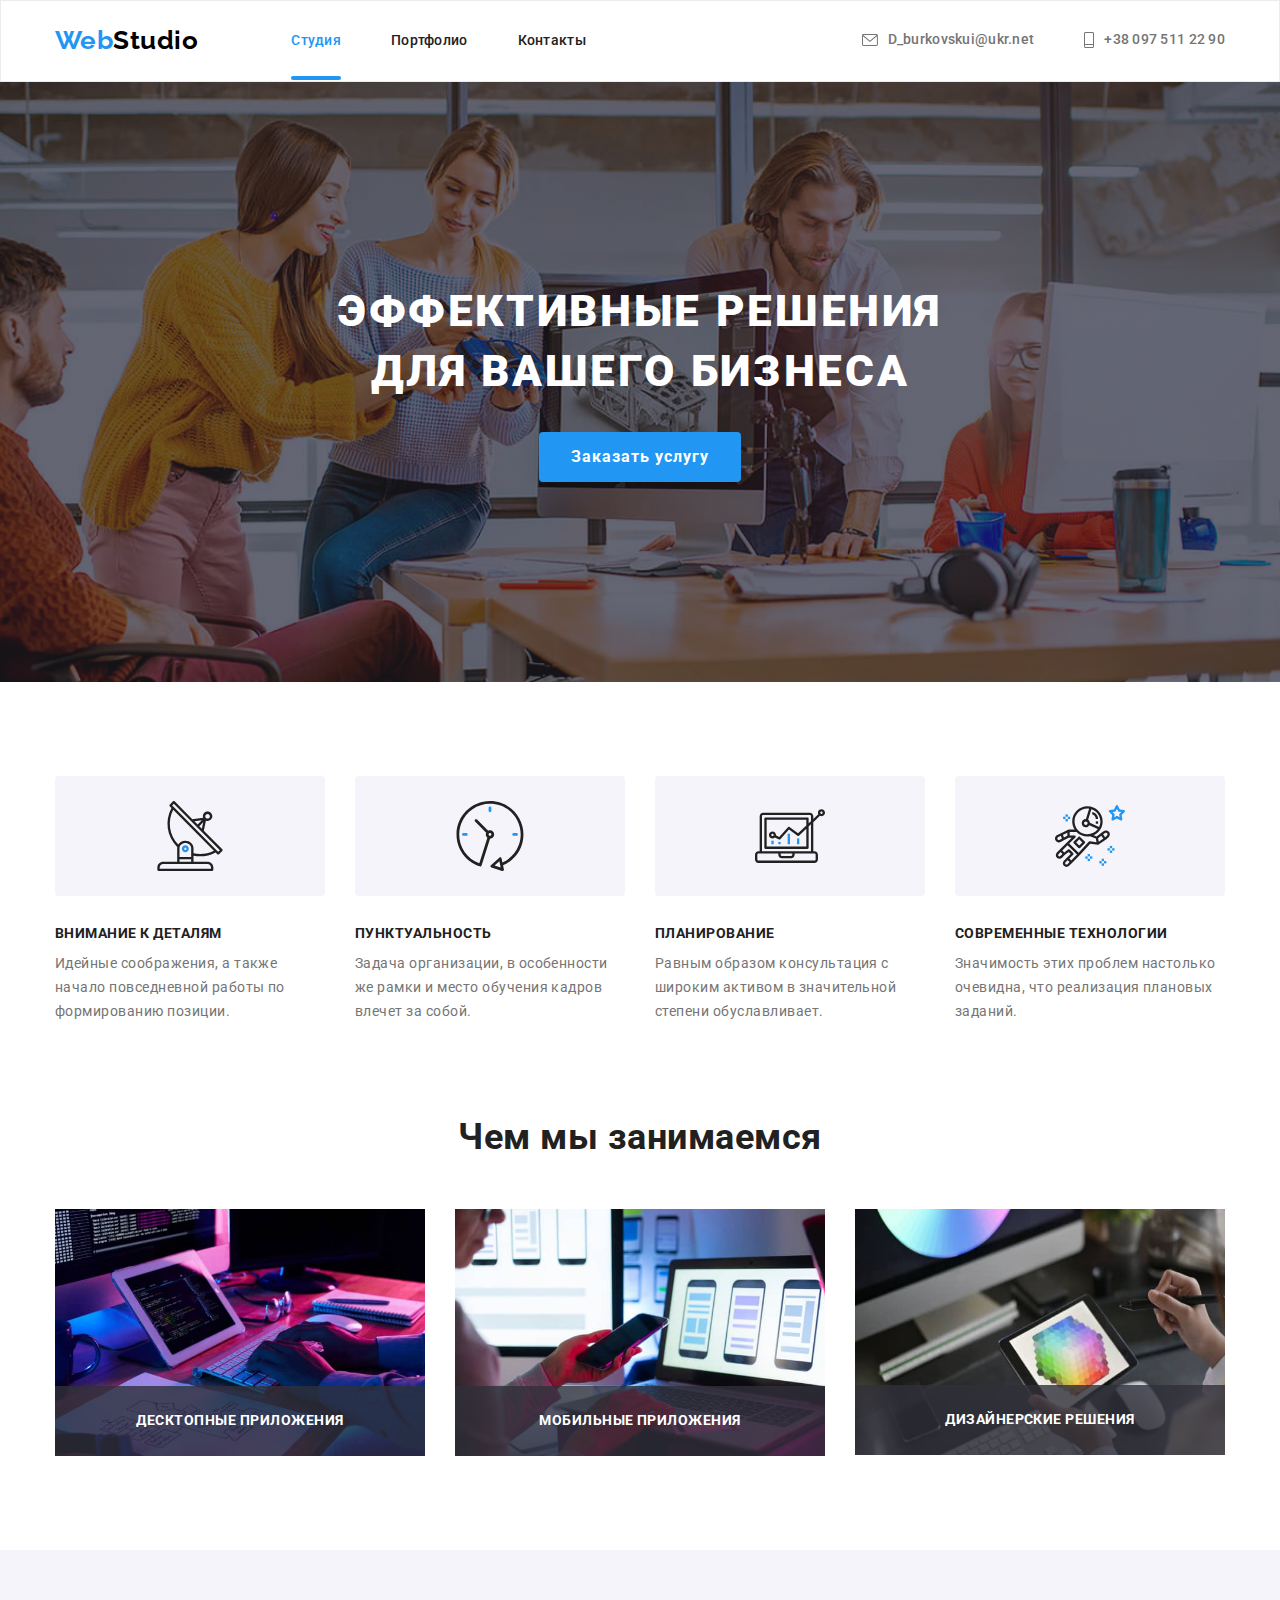
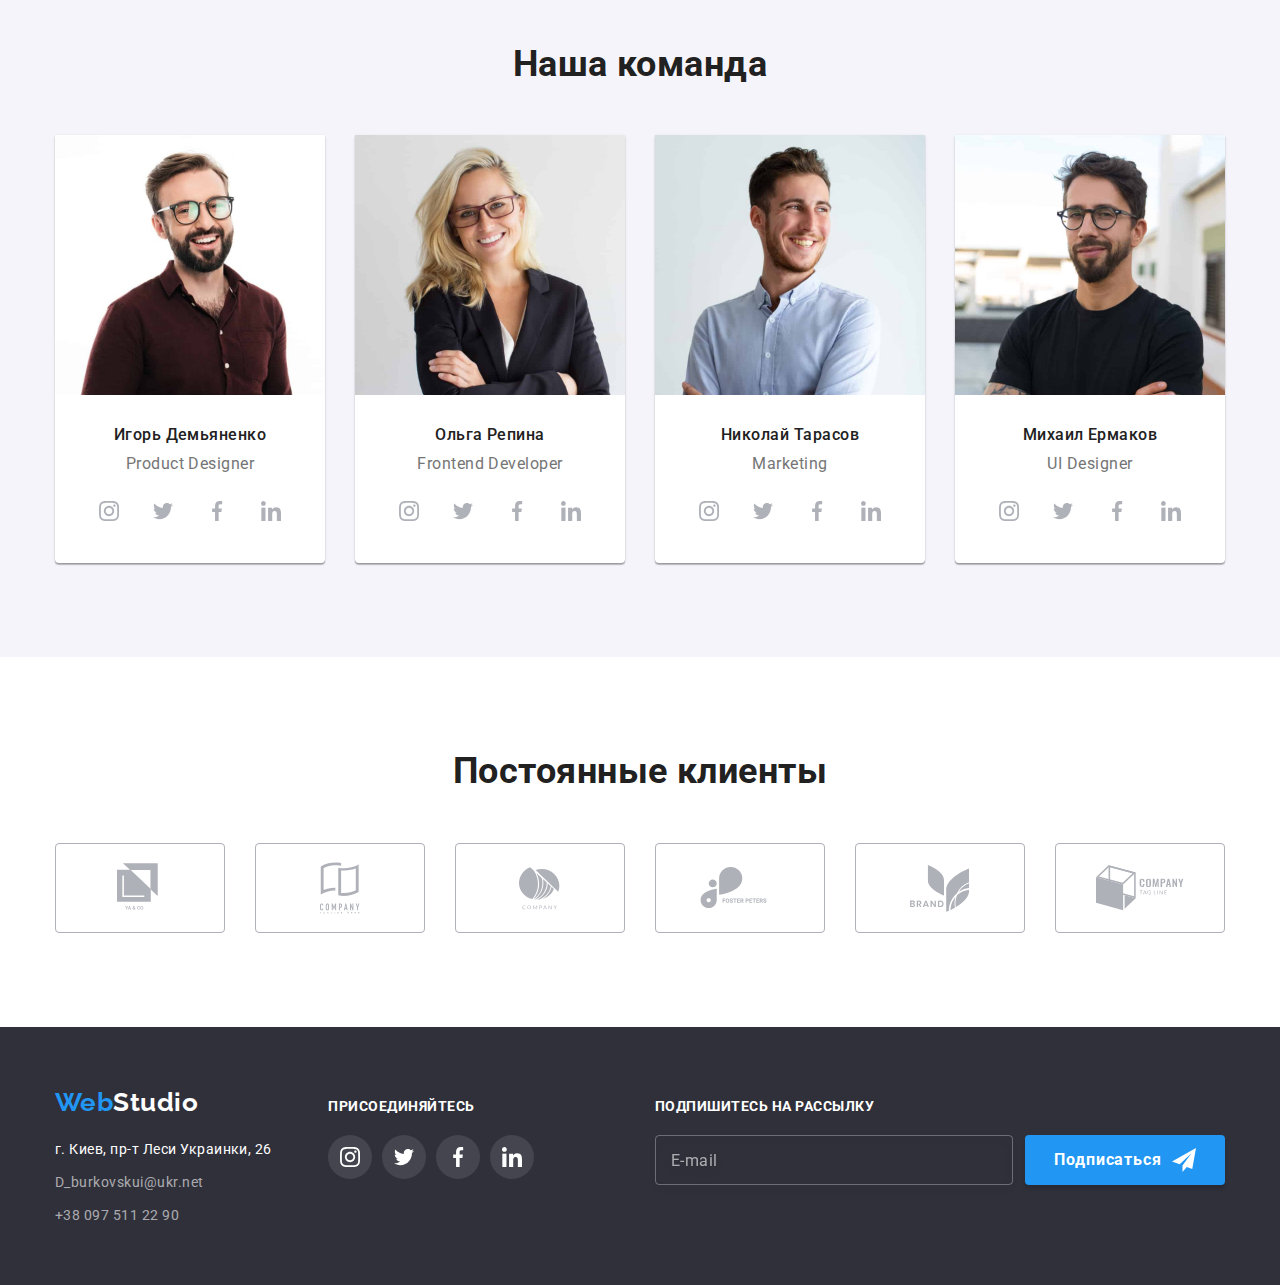
==== index.html @ 9771c212 "Добавил стартовые файлы проекта" ====
<!DOCTYPE html>
<html lang="ru">

   <head>
   <meta charset="UTF-8">
   <meta http-equiv="X-UA-Compatible" content="IE=edge">
   <meta name="viewport" content="width=device-width, initial-scale=1.0">
   <title>Web studio</title>
   <link rel="preconnect" href="https://fonts.gstatic.com">
   <link
   href="https://fonts.googleapis.com/css2?family=Raleway:wght@700&family=Roboto:wght@400;500;700;900&display=swap"
   rel="stylesheet">
   <link rel="stylesheet" href="./css/main.min.css">

   </head>

   <body>

      <!-- Header -->

      <header class="page-header">
         <div class="container page-header__container">

            <nav class="navigation">

               <a href="./index.html" class="logo page-header__logo">Web<span class="logo--black-color">Studio</span></a>

               <ul class="navigation__list">
                  <li class="navigation__item">
                     <a href="./index.html" class="navigation__link navigation__link--current">Студия</a>
                  </li>
                  <li class="navigation__item">
                     <a href="./portfolio.html" class="navigation__link">Портфолио</a>
                  </li>
                  <li class="navigation__item">
                     <a href="" class="navigation__link">Контакты</a>
                  </li>
               </ul>
            </nav>

            <ul class="contacts">
               <li class="contacts__item">
                  <a href="mailto:D_burkovskui@ukr.net" class="contacts__link">
                     <svg class="contacts__icon--mail">
                        <use href="./images/svg-icons/sprite.svg#icon-message"></use>
                     </svg> D_burkovskui@ukr.net
                  </a>
               </li>
               <li class="contacts__item">
                  <a href="tel:+380975112290" class="contacts__link">
                     <svg class="contacts__icon--phone">
                        <use href="./images/svg-icons/sprite.svg#icon-phone"></use>
                     </svg>+38 097 511 22 90
                  </a>
               </li>
            </ul>
         </div>
      </header>

      <!-- Hero section page 1-->

      <main>
         <section class="hero">
            <div class="hero__content">
               <h1 class="hero__title">эффективные решения для вашего бизнеса</h1>
               <button type="button" class="button button__hero" data-modal-open>Заказать услугу</button>
            </div>
         </section>

         <!-- Advantages-section -->

         <section class="advantages section">
            <div class="container">
               <h2 class="section-title visually-hidden">Студия</h2>
               <ul class="list grid">
                  <li class="advantages__item grid-item advantages__grid-item antenna-icon">
                     <h3 class="advantages__title">внимание к деталям</h3>
                     <p class="advantages__text">Идейные соображения, а также начало повседневной работы по
                     формированию позиции.</p>
                  </li>
                  <li class="advantages__item grid-item advantages__grid-item clock-icon">
                     <h3 class="advantages__title">пунктуальность</h3>
                     <p class="advantages__text">Задача организации, в особенности же рамки и место обучения
                     кадров влечет за собой.</p>
                  </li>
                  <li class="advantages__item grid-item advantages__grid-item diagram-icon">
                     <h3 class="advantages__title">планирование</h3>
                     <p class="advantages__text">Равным образом консультация с широким активом в значительной
                     степени обуславливает.</p>
                  </li>
                     <li class="advantages__item grid-item advantages__grid-item astronaut-icon">
                     <h3 class="advantages__title">современные технологии</h3>
                     <p class="advantages__text">Значимость этих проблем настолько очевидна, что реализация
                     плановых заданий.</p>
                  </li>
               </ul>
            </div>
         </section>

         <!-- Potfоlio section-->

         <section class="portfolio section">

            <div class="container">
               <h2 class="section-title portfolio__title">Чем мы занимаемся</h2>
               <ul class="list grid">
                  <li class="grid-item">
                     <div class="thumb">
                        <img src="./images/img(1).jpg" alt="Написание кода" width="370">
                        <div class="portfolio__description">
                           <p class="subtitle">десктопные приложения</p>
                        </div>
                     </div>
                  </li>
                  <li class="grid-item">
                     <div class="thumb">
                        <img src="./images/img(2).jpg" alt="Оптимизация данных" width="370">
                        <div class="portfolio__description">
                           <p class="subtitle">мобильные приложения</p>
                        </div>
                     </div>
                  </li>
                  <li class="grid-item">
                     <div class="thumb">
                        <img src="./images/img(3).jpg" alt="Палитра цветов" width="370" height="246">
                        <div class="portfolio__description">
                           <p class="subtitle">дизайнерские решения</p>
                        </div>
                     </div>
                  </li>
               </ul>
            </div>
         </section>

         <!-- Our team section -->

         <section class="our-team section">
            <div class="container">
               <h2 class="section-title our-team__title">Наша команда</h2>

               <ul class="list grid">
                  <li class="our-team__item grid-item our-team__grid-item">
                     <div class="team-member">
                        <img src="./images/img(4).jpg" alt="Игорь Демьяненко" width="270" />
                        <div class="team-member__meta">
                           <h4 class="team-member__name">Игорь Демьяненко</h4>
                           <h5 class="team-member__profession">Product Designer</h5>
                        
                           <ul class="socials our-team__socials">
                              <li class="socials__item">
                                 <a href="" class="socials__link" aria-label="Instagarm" target="_blank" rel="noopener noreferrer">
                                    <svg class="socials__icon">
                                       <use href="./images/svg-icons/sprite.svg#icon-instagram"></use>
                                    </svg>
                                 </a>
                              </li>
                              <li class="socials__item">
                                 <a href="" class="socials__link" aria-label="Twitter" target="_blank" rel="noopener noreferrer">
                                    <svg class="socials__icon">
                                       <use href="./images/svg-icons/sprite.svg#icon-twitter"></use>
                                    </svg>
                                 </a>
                              </li>
                              <li class="socials__item">
                                 <a href="" class="socials__link" aria-label="Facebook" target="_blank" rel="noopener noreferrer">
                                    <svg class="socials__icon">
                                       <use href="./images/svg-icons/sprite.svg#icon-facebook"></use>
                                    </svg>
                                 </a>
                              </li>
                              <li class="socials__item">
                                 <a href="" class="socials__link" aria-label="LinkedIn" target="_blank" rel="noopener noreferrer">
                                    <svg class="socials__icon">
                                       <use href="./images/svg-icons/sprite.svg#icon-linkedin"></use>
                                    </svg>
                                 </a>
                              </li>
                           </ul>
                        </div>
                     </div>
                  </li>

                  <li class="our-team__item grid-item our-team__grid-item">
                     <div class="team-member">
                        <img src="./images/img(5).jpg" alt="Ольга Репина" width="270" />
                        <div class="team-member__meta">
                           <h4 class="team-member__name">Ольга Репина</h4>
                           <h5 class="team-member__profession">Frontend Developer</h5>
                        
                           <ul class="socials our-team__socials">
                              <li class="socials__item">
                                 <a href="" class="socials__link" aria-label="Instagarm" target="_blank" rel="noopener noreferrer">
                                    <svg class="socials__icon">
                                       <use href="./images/svg-icons/sprite.svg#icon-instagram"></use>
                                    </svg>
                                 </a>
                              </li>
                              <li class="socials__item">
                                 <a href="" class="socials__link" aria-label="Twitter" target="_blank" rel="noopener noreferrer">
                                    <svg class="socials__icon">
                                       <use href="./images/svg-icons/sprite.svg#icon-twitter"></use>
                                    </svg>
                                 </a>
                              </li>
                              <li class="socials__item">
                                 <a href="" class="socials__link" aria-label="Facebook" target="_blank" rel="noopener noreferrer">
                                    <svg class="socials__icon">
                                       <use href="./images/svg-icons/sprite.svg#icon-facebook"></use>
                                    </svg>
                                 </a>
                              </li>
                              <li class="socials__item">
                                 <a href="" class="socials__link" aria-label="LinkedIn" target="_blank" rel="noopener noreferrer">
                                    <svg class="socials__icon">
                                       <use href="./images/svg-icons/sprite.svg#icon-linkedin"></use>
                                    </svg>
                                 </a>
                              </li>
                           </ul>
                        </div>
                     </div>
                  </li>

                  <li class="our-team__item grid-item our-team__grid-item">
                     <div class="team-member">
                        <img src="./images/img(6).jpg" alt="Николай Тарасов" width="270" />
                        <div class="team-member__meta">
                           <h4 class="team-member__name">Николай Тарасов</h4>
                           <h5 class="team-member__profession">Marketing</h5>
                        
                           <ul class="socials our-team__socials">
                              <li class="socials__item">
                                 <a href="" class="socials__link" aria-label="Instagarm" target="_blank" rel="noopener noreferrer">
                                    <svg class="socials__icon">
                                       <use href="./images/svg-icons/sprite.svg#icon-instagram"></use>
                                    </svg>
                                 </a>
                              </li>
                              <li class="socials__item">
                                 <a href="" class="socials__link" aria-label="Twitter" target="_blank" rel="noopener noreferrer">
                                    <svg class="socials__icon">
                                       <use href="./images/svg-icons/sprite.svg#icon-twitter"></use>
                                    </svg>
                                 </a>
                              </li>
                              <li class="socials__item">
                                 <a href="" class="socials__link" aria-label="Facebook" target="_blank" rel="noopener noreferrer">
                                    <svg class="socials__icon">
                                       <use href="./images/svg-icons/sprite.svg#icon-facebook"></use>
                                    </svg>
                                 </a>
                              </li>
                              <li class="socials__item">
                                 <a href="" class="socials__link" aria-label="LinkedIn" target="_blank" rel="noopener noreferrer">
                                    <svg class="socials__icon">
                                       <use href="./images/svg-icons/sprite.svg#icon-linkedin"></use>
                                    </svg>
                                 </a>
                              </li>
                           </ul>
                        </div>
                     </div>
                  </li>

                  <li class="our-team__item grid-item our-team__grid-item">
                     <div class="team-member">
                        <img src="./images/img(7).jpg" alt="Михаил Ермаков" width="270" />
                        <div class="team-member__meta">
                           <h4 class="team-member__name">Михаил Ермаков</h4>
                           <h5 class="team-member__profession">UI Designer</h5>
                        
                           <ul class="socials our-team__socials">
                              <li class="socials__item">
                                 <a href="" class="socials__link" aria-label="Instagarm" target="_blank" rel="noopener noreferrer">
                                    <svg class="socials__icon">
                                       <use href="./images/svg-icons/sprite.svg#icon-instagram"></use>
                                    </svg>
                                 </a>
                              </li>
                              <li class="socials__item">
                                 <a href="" class="socials__link" aria-label="Twitter" target="_blank" rel="noopener noreferrer">
                                    <svg class="socials__icon">
                                       <use href="./images/svg-icons/sprite.svg#icon-twitter"></use>
                                    </svg>
                                 </a>
                              </li>
                              <li class="socials__item">
                                 <a href="" class="socials__link" aria-label="Facebook" target="_blank" rel="noopener noreferrer">
                                    <svg class="socials__icon">
                                       <use href="./images/svg-icons/sprite.svg#icon-facebook"></use>
                                    </svg>
                                 </a>
                              </li>
                              <li class="socials__item">
                                 <a href="" class="socials__link" aria-label="LinkedIn" target="_blank" rel="noopener noreferrer">
                                    <svg class="socials__icon">
                                       <use href="./images/svg-icons/sprite.svg#icon-linkedin"></use>
                                    </svg>
                                 </a>
                              </li>
                           </ul>
                        </div>
                     </div>
                  </li>
               </ul>
            </div>
         </section>

         <section class="regular-customers section">
            <div class="container">

               <h2 class="section-title regular-customers__title">Постоянные клиенты</h2>

               <ul class="regular-customers__list grid">

                  <li class="grid-item regular-customers__grid-item ">
                     <a class="regular-customers__link" href="">
                        <svg>
                           <use href="./images/svg-icons/sprite.svg#icon-client-one"></use>
                        </svg>
                     </a>
                  </li>
                  <li class="grid-item regular-customers__grid-item ">
                     <a class="regular-customers__link" href="">
                        <svg>
                           <use href="./images/svg-icons/sprite.svg#icon-client-two"></use>
                        </svg>
                     </a>
                  </li>
                  <li class="grid-item regular-customers__grid-item ">
                     <a class="regular-customers__link" href="">
                        <svg>
                           <use href="./images/svg-icons/sprite.svg#icon-client-three"></use>
                        </svg>
                     </a>
                  </li>
                  <li class="grid-item regular-customers__grid-item ">
                     <a class="regular-customers__link" href="">
                        <svg>
                           <use href="./images/svg-icons/sprite.svg#icon-client-four"></use>
                        </svg>
                     </a>
                  </li>
                  <li class="grid-item regular-customers__grid-item ">
                     <a class="regular-customers__link" href="">
                        <svg>
                           <use href="./images/svg-icons/sprite.svg#icon-client-five"></use>
                        </svg>
                     </a>
                  </li>
                  <li class="grid-item regular-customers__grid-item ">
                     <a class="regular-customers__link" href="">
                        <svg>
                           <use href="./images/svg-icons/sprite.svg#icon-client-six"></use>
                        </svg>
                     </a>
                  </li>
               </ul>
            </div>
         </section>
      </main>

      <!-- Footer -->

      <footer class="page-footer">
         <div class="container page-footer__container">
            <div class="footer__address-part">

               <a href="./index.html" class="logo page-footer__logo">Web<span class="logo--inverse">Studio</span></a>

               <address class="address">
                  <ul class="address__list">
                     <li class="address__item">
                        <a href="https://goo.gl/maps/1382NL266sKPZNC96" class="address__link address__link--white-color" target="_blank"
                        rel="noopener noreferrer">г. Киев, пр-т Леси Украинки, 26
                        </a>
                     </li>
                     <li class="address__item">
                        <a href="mailto:D_burkovskui@ukr.net" class="address__link">D_burkovskui@ukr.net</a>
                     </li>
                     <li class="address__item">
                        <a href="tel:+380975112290" class="address__link">+38 097 511 22 90</a>
                     </li>
                  </ul>
               </address>
            </div>

            <div class="page-footer__socials-part">
               <p class="subtitle">присоединяйтесь</p>

               <ul class="socials page-footer__socials">
                  <li class="socials__item">
                     <a href="" class="socials__link socials__link--bgcgrey" aria-label="Instagarm" target="_blank" rel="noopener noreferrer">
                        <svg class="socials__icon socials__icon--notfillchange">
                           <use href="./images/svg-icons/sprite.svg#icon-instagram"></use>
                        </svg>
                     </a>
                  </li>
                  <li class="socials__item">
                     <a href="" class="socials__link socials__link--bgcgrey" aria-label="Twitter" target="_blank" rel="noopener noreferrer">
                        <svg class="socials__icon socials__icon--notfillchange">
                           <use href="./images/svg-icons/sprite.svg#icon-twitter"></use>
                        </svg>
                     </a>
                  </li>
                  <li class="socials__item">
                     <a href="" class="socials__link socials__link--bgcgrey" aria-label="Facebook" target="_blank" rel="noopener noreferrer">
                        <svg class="socials__icon socials__icon--notfillchange">
                           <use href="./images/svg-icons/sprite.svg#icon-facebook"></use>
                        </svg>
                     </a>
                  </li>
                  <li class="socials__item">
                     <a href="" class="socials__link socials__link--bgcgrey" aria-label="LinkedIn" target="_blank" rel="noopener noreferrer">
                        <svg class="socials__icon socials__icon--notfillchange">
                           <use href="./images/svg-icons/sprite.svg#icon-linkedin"></use>
                        </svg>
                     </a>
                  </li>
               </ul>
            </div>

            <div class="page-footer__form-part">
               <p class="subtitle">Подпишитесь на рассылку</p>

               <form class="subscribes-form">
                  <label>
                     <input class="subscribes-form__input" type="email" name="email" placeholder="E-mail" />
                  </label>
                  <button type="submit" class="subscribes-form__button button">Подписаться
                     <svg class="submit__icon submit__icon--append">
                        <use href="./images/svg-icons/sprite.svg#icon-send-message"></use>
                     </svg>
                  </button>
               </form>

            </div>
         </div>
      </footer>

      <!-- Modal window -->

      <div class="modal__backdrop is-hidden" data-modal>
         <div class="modal">
            <button class="modal__close-button" data-modal-close>
               <svg class="modal__icon_exit">
                  <use href="./images/svg-icons/sprite.svg#icon-modal-exit"></use>
               </svg>
            </button>

            <form class="order-service-form">

               <h3 class="order-service-form__title">Оставьте свои данные, мы вам перезвоним</h3>

               <label class="order-service-form__label" for="user_name">Имя</label>

               <div class="form-group">
                  <input class="order-service-form__input" type="text" name="user_name" id="user_name" placeholder=" "/> 
                  <svg class="modal__icon">
                     <use href="./images/svg-icons/sprite.svg#icon-contact-modal-form"></use>
                  </svg>
               </div>

               <label class="order-service-form__label" for="phone_number">Телефон</label>

               <div class="form-group">
                  <input class="order-service-form__input" type="tel" name="user_phone" id="phone_number" placeholder=" "/>   
                  <svg class="modal__icon">
                     <use href="./images/svg-icons/sprite.svg#icon-tel-modal-form"></use>
                  </svg>
               </div>

               <label class="order-service-form__label" for="user_email-modal">Почта</label>

               <div class="form-group">
                  <input class="order-service-form__input" type="email" name="user_email-modal" id="user_email-modal" placeholder=" "/>

                  <svg class="modal__icon">
                     <use href="./images/svg-icons/sprite.svg#icon-message-modal-form"></use>
                  </svg>
               </div>

               <label class="order-service-form__label" for="user_feedback">Комментарий</label>
               <textarea class="order-service-form__feedback" name="user_feedback" id="user_feedback" rows="6" placeholder="Введите текст"></textarea>

               <label class="check">
                  <input class="check__input" type="checkbox" name="checkbox"/>
                  <span class="check__box"></span>
                  Соглашаюсь с рассылкой и принимаю<a href="" class="modal__link--checkbox">Условия договора</a>
               </label>

               <button class="submit-button button" type="submit">Отправить</button>
            </form> 
         </div>
      </div>

      <script src="./js/modal.js"></script>
   </body>

</html>
---- css/main.min.css ----
html{box-sizing:border-box}*,*::before,*::after{box-sizing:inherit}html{line-height:1.15}body{margin:0}h1{font-size:2em;margin:0.67em 0}hr{box-sizing:content-box;height:0}pre{font-family:monospace, monospace;font-size:1em}a{-webkit-text-decoration-skip:objects}abbr[title]{text-decoration:underline dotted}b,strong{font-weight:bolder}code,kbd,samp{font-family:monospace, monospace;font-size:1em}small{font-size:80%}sub,sup{font-size:75%;line-height:0;position:relative;vertical-align:baseline}sub{bottom:-0.25em}sup{top:-0.5em}button,input,optgroup,select,textarea{font-family:inherit;font-size:100%;line-height:1.15;margin:0}button,select{text-transform:none}button,[type='reset'],[type='submit']{-webkit-appearance:button}button::-moz-focus-inner,[type='button']::-moz-focus-inner,[type='reset']::-moz-focus-inner,[type='submit']::-moz-focus-inner{border-style:none;padding:0}button:-moz-focusring,[type='button']:-moz-focusring,[type='reset']:-moz-focusring,[type='submit']:-moz-focusring{outline:1px dotted ButtonText}fieldset{padding:0.35em 0.75em 0.625em}legend{padding:0}progress{vertical-align:baseline}[type='number']::-webkit-inner-spin-button,[type='number']::-webkit-outer-spin-button{height:auto}[type='search']{-webkit-appearance:textfield;outline-offset:-2px}[type='search']::-webkit-search-cancel-button,[type='search']::-webkit-search-decoration{-webkit-appearance:none}::-webkit-file-upload-button{-webkit-appearance:button;font:inherit}details{display:block}summary{display:list-item}:root{--main-text-color: #212121;--auxiliary-text-color: #757575;--accent-text-color: #2196f3;--main-bg-color: #ffffff;--auxiliary-bg-color: #f5f4fa;--main-bg-section-color: #2f303a;--main-icon-color: #afb1b8;--logo-font: "Raleway", sans-serif;--main-text-font: "Roboto", sans-serif;--grid-item: 3;--animation: 250ms cubic-bezier(0.4, 0, 0.2, 1)}.container{width:1200px;padding-left:15px;padding-right:15px;margin-left:auto;margin-right:auto}html{box-sizing:border-box}*,*::after,*::before{box-sizing:inherit}body{background-color:var(--main-bg-color);font-family:var(--main-text-font);color:var(--main-text-color);letter-spacing:0.03em}img{display:block;max-width:100%}.list{list-style:none;padding-left:0;margin-bottom:0}.visually-hidden{position:absolute !important;clip:rect(1px 1px 1px 1px);clip:rect(1px, 1px, 1px, 1px);padding:0 !important;border:0 !important;height:1px !important;width:1px !important;overflow:hidden}.logo{font-family:var(--logo-font);font-weight:700;font-size:26px;line-height:1.19;color:var(--accent-text-color);text-decoration:none}.button{font-size:16px;text-align:center;cursor:pointer;border:0;border-radius:4px;transition:color var(--animation),background-color var(--animation),box-shadow var(--animation)}.section-title{font-weight:700;font-size:36px;line-height:1.16;text-align:center;margin:0}.subtitle{font-weight:700;font-size:14px;line-height:1.14;text-transform:uppercase;color:var(--main-bg-color);margin:0}.socials{display:flex;list-style:none;padding-left:0;margin:0}.socials__item:not(:last-child){margin-right:10px}.socials__icon{width:20px;height:20px;fill:var(--main-icon-color)}.socials__link{display:flex;justify-content:center;align-items:center;width:44px;height:44px;background-color:var(--main-bg-color);border-radius:50%;transition:background-color var(--animation)}.socials__link:hover,.socials__link:focus{background-color:var(--accent-text-color)}.socials__link:hover .socials__icon,.socials__link:focus .socials__icon{fill:var(--main-bg-color)}.socials__link .socials__icon{transition:fill var(--animation)}.modal__backdrop{position:fixed;top:0;left:0;width:100%;height:100%;background-color:rgba(0,0,0,0.2);z-index:100;opacity:1;transition:opacity 500ms ease-out 200ms}.modal__backdrop.is-hidden{opacity:0;pointer-events:none;visibility:hidden}.modal{position:absolute;top:50%;left:50%;transform:translate(-50%, -50%) scale(1);width:100%;max-width:528px;min-height:581px;background:var(--main-bg-color);box-shadow:0px 1px 3px rgba(0,0,0,0.12),0px 1px 1px rgba(0,0,0,0.14),0px 2px 1px rgba(0,0,0,0.2);border-radius:4px;transition:transform 300ms ease-out 1ms}.is-hidden .modal{transform:translate(100%, 100%) scale(0.2)}.modal__close-button{position:absolute;top:8px;right:8px;display:flex;justify-content:center;align-items:center;width:30px;height:30px;background:var(--main-bg-color);border:1px solid rgba(0,0,0,0.1);border-radius:50%;cursor:pointer;transition:border-color var(--animation)}.modal__close-button:hover,.modal__close-button:focus{outline:none;border-color:var(--accent-text-color)}.modal__close-button:hover .modal__icon_exit,.modal__close-button:focus .modal__icon_exit{fill:var(--accent-text-color)}.modal__close-button .modal__icon_exit{width:18px;height:18px;transition:fill var(--animation)}.order-service-form{padding:40px}.form-group{margin-bottom:10px;position:relative;margin-top:4px}.order-service-form__title{font-weight:700;font-size:20px;line-height:1.15px;text-align:center;color:var(--main-text-color);margin:0;margin-bottom:12px}.order-service-form__label{font-weight:400;font-size:12px;line-height:1.17px;letter-spacing:0.01em;color:var(--auxiliary-text-color)}.modal__icon{position:absolute;top:50%;left:12px;width:18px;height:18px;transform:translateY(-50%);transition:fill var(--animation)}.order-service-form__input{width:100%;border:1px solid rgba(33,33,33,0.2);border-radius:4px;height:40px;padding:0 42px;transition:border-color var(--animation)}.order-service-form__input:focus+.modal__icon,.order-service-form__input:not(:placeholder-shown)+.modal__icon{fill:var(--accent-text-color)}.order-service-form__input:not(:placeholder-shown){border-color:var(--accent-text-color)}.order-service-form__input:focus{outline:none;border-color:var(--accent-text-color)}.order-service-form__feedback{width:100%;resize:none;border:1px solid rgba(33,33,33,0.2);border-radius:4px;margin-top:4px;padding:12px 16px 0;transition:border-color var(--animation)}.order-service-form__feedback::placeholder{font-weight:400;font-size:14px;line-height:1.14px;letter-spacing:0.01em;color:rgba(117,117,117,0.5)}.order-service-form__feedback:not(:placeholder-shown){border-color:var(--accent-text-color)}.order-service-form__feedback:focus{outline:none;border-color:var(--accent-text-color)}.submit-button{background-color:var(--accent-text-color);color:var(--main-bg-color);font-weight:700;line-height:1.88;letter-spacing:0.06em;box-shadow:0px 4px 4px rgba(0,0,0,0.15);padding:10px 55px;margin-top:30px;display:flex;margin-right:auto;margin-left:auto}.submit-button:focus,.submit-button:hover{background-color:var(--auxiliary-bg-color);color:var(--main-text-color)}.check{margin-top:20px;display:flex;justify-content:center;align-items:center;font-weight:400;font-size:14px;line-height:1.7;color:var(--auxiliary-text-color)}.modal__link--checkbox{font-weight:400;font-size:14px;line-height:1.71;text-decoration-line:underline;color:var(--accent-text-color);margin-left:3px}.check__input{position:absolute;width:1px;height:1px;margin:-1px;border:0;padding:0;clip:rect(0 0 0 0);overflow:hidden}.check__input:checked+.check__box{background-color:var(--accent-text-color);background-image:url(../images/svg-icons/icons/on.svg);background-repeat:no-repeat;background-size:cover;background-origin:border-box;border-color:var(--accent-text-color)}.check__box{display:inline-block;width:16px;height:15px;background-color:var(--main-bg-color);border:2px solid var(--main-text-color);border-radius:4px;margin-right:9px;cursor:pointer}.subscribes-form{margin-top:20px;display:flex;justify-content:space-between}.subscribes-form__button{font-weight:700;line-height:1.86;display:flex;align-items:center;justify-content:center;letter-spacing:0.06em;color:var(--main-bg-color);background-color:var(--accent-text-color);box-shadow:0px 4px 4px rgba(0,0,0,0.15);width:200px;height:50px;transition:color var(--animation),background-color var(--animation)}.subscribes-form__button:hover .submit__icon,.subscribes-form__button:focus .submit__icon{fill:currentColor}.subscribes-form__button:hover,.subscribes-form__button:focus{background-color:var(--auxiliary-bg-color);color:var(--main-text-color)}.subscribes-form__button .submit__icon{transition:fill var(--animation)}.submit__icon{width:24px;height:24px;fill:var(--main-bg-color)}.submit__icon--append{margin-left:10px}.subscribes-form__input{width:358px;height:50px;background-color:transparent;border:1px solid rgba(255,255,255,0.3);border-radius:4px;padding:15px;filter:drop-shadow(0px 4px 4px rgba(0,0,0,0.15));color:var(--main-bg-color)}.subscribes-form__input:-webkit-autofill,.subscribes-form__input:-webkit-autofill:hover,.subscribes-form__input:-webkit-autofill:focus{-webkit-text-fill-color:var(--main-bg-color);-webkit-box-shadow:0 0 0px 1000px var(--main-bg-section-color) inset}.subscribes-form__input::placeholder{font-weight:400;font-size:16px;line-height:1.25;letter-spacing:0.03em;color:rgba(255,255,255,0.6)}.filter-list{display:flex;justify-content:center;list-style:none;padding-left:0;margin:0;margin-bottom:50px}.filter-list__item:not(:last-child){margin-right:8px}.filter-list__button{font-size:16px;background-color:var(--auxiliary-bg-color);font-weight:500;line-height:1.63;letter-spacing:0.03em;padding:6px 22px}.filter-list__button:hover,.filter-list__button:focus{background-color:var(--accent-text-color);color:var(--main-bg-color);box-shadow:0px 3px 1px rgba(0,0,0,0.1),0px 1px 2px rgba(0,0,0,0.08),0px 2px 2px rgba(0,0,0,0.12)}.product__link{display:inline-block;cursor:pointer;transition:box-shadow var(--animation);text-decoration:none}.product__link:hover,.product__link:focus{box-sizing:border-box;box-shadow:0px 1px 1px rgba(0,0,0,0.12),0px 4px 4px rgba(0,0,0,0.06),1px 4px 6px rgba(0,0,0,0.16)}.product__link:hover .product__description,.product__link:focus .product__description{background-color:rgba(33,150,243,0.9);opacity:1;transform:translate(0, 0)}.thumb--overfolw-hidden{overflow:hidden}.product__description{position:absolute;top:0;left:0;transform:translate(0, 100%);opacity:0;width:100%;height:100%;padding:63px 24px;transition:transform var(--animation),opacity var(--animation),background-color var(--animation)}.product__text{font-weight:400;font-size:18px;line-height:1.5;color:var(--main-bg-color);margin:0}.product__meta{background-color:var(--main-bg-color);border:1px solid #eeeeee;padding:20px 24px}.product__name{font-weight:700;font-size:18px;line-height:2;letter-spacing:0.06em;color:var(--main-text-color);margin:0}.product__field{font-weight:400;font-size:16px;line-height:1.88;margin:0;margin-top:4px;color:var(--auxiliary-text-color)}.grid{display:flex;flex-wrap:wrap;padding:0;margin-left:-30px;margin-top:-30px}.grid-item{flex-basis:calc((100% - 30px * var(--grid-item)) / var(--grid-item));margin-left:30px;margin-top:30px}.section{padding-bottom:94px}.page-header{padding-top:24px;padding-bottom:25px;border:1px solid #ececec}.page-header__container{display:flex;justify-content:flex-end;align-items:center}.page-header__logo{margin-right:93px}.logo--black-color{color:#000000}.logo--inverse{color:var(--main-bg-color)}.navigation__list{display:inline-flex;list-style:none;padding-left:0;margin:0}.navigation__item:not(:last-child){margin-right:50px}.navigation__link{font-weight:500;font-size:14px;line-height:1.14;letter-spacing:0.02em;color:var(--main-text-color);position:relative;text-decoration:none;transition:color var(--animation)}.navigation__link::after{content:"";width:100%;height:4px;border-radius:2px;background-color:var(--accent-text-color);position:absolute;bottom:-32px;left:0;opacity:0;transition:opacity var(--animation)}.navigation__link:hover::after,.navigation__link:focus::after{opacity:1}.navigation__link:hover,.navigation__link:focus{color:var(--accent-text-color)}.navigation__link--current{color:var(--accent-text-color);position:relative}.navigation__link--current::after{content:"";width:100%;height:4px;border-radius:2px;background-color:var(--accent-text-color);position:absolute;bottom:-32px;left:0;opacity:1}.navigation{display:flex;align-items:center;margin-right:auto}.contacts{display:inline-flex;list-style:none;padding-left:0;margin:0}.contacts__item:not(:last-child){margin-right:50px}.contacts__link{display:flex;align-items:center;font-weight:500;font-size:14px;line-height:1.14;letter-spacing:0.02em;color:var(--auxiliary-text-color);transition:color var(--animation);text-decoration:none}.contacts__link:hover,.contacts__link:focus{color:var(--accent-text-color)}.contacts__link:hover .contacts__icon--phone,.contacts__link:focus .contacts__icon--phone,.contacts__link:hover .contacts__icon--mail,.contacts__link:focus .contacts__icon--mail{fill:var(--accent-text-color)}.contacts__link .contacts__icon--mail{width:16px;height:12px;margin-right:10px;fill:currentColor;transition:fill var(--animation)}.contacts__link .contacts__icon--phone{width:10px;height:16px;margin-right:10px;fill:currentColor;transition:fill var(--animation)}.hero{max-width:1600px;background-image:linear-gradient(to right, rgba(47,48,58,0.4), rgba(47,48,58,0.4)),url(../images/background-image.png);background-repeat:no-repeat;background-position:center;background-size:cover;background-color:#c4c4c4;padding-bottom:200px;padding-top:200px}.hero,.hero__content{margin-right:auto;margin-left:auto;text-align:center}.hero__content{max-width:696px}.hero__title{font-weight:900;font-size:44px;line-height:1.36;letter-spacing:0.06em;text-transform:uppercase;color:var(--main-bg-color);margin:0}.button__hero{font-size:16px;background-color:var(--accent-text-color);color:var(--main-bg-color);font-weight:700;line-height:1.88;letter-spacing:0.06em;box-shadow:0px 4px 4px rgba(0,0,0,0.15);padding:10px 32px;margin:30px auto 0}.button__hero:hover,.button__hero:focus{background-color:var(--auxiliary-bg-color);color:var(--main-text-color)}.advantages{padding-top:94px}.advantages__title{font-weight:700;font-size:14px;line-height:1.14;text-transform:uppercase;margin:0}.advantages__grid-item{--grid-item: 4}.advantages__text{font-weight:400;font-size:14px;line-height:1.71;color:var(--auxiliary-text-color);margin:0;margin-top:10px}.advantages__item::before{display:block;content:"";height:120px;margin-bottom:30px;background-color:var(--auxiliary-bg-color);background-repeat:no-repeat;background-position:center;border-radius:4px}.antenna-icon::before{background-image:url("../images/images-features-section/antenna.svg")}.clock-icon::before{background-image:url("../images/images-features-section/clock.svg")}.diagram-icon::before{background-image:url("../images/images-features-section/diagram.svg")}.astronaut-icon::before{background-image:url("../images/images-features-section/astronaut.svg")}.portfolio__title{margin-bottom:50px}.thumb{position:relative}.portfolio__description{position:absolute;bottom:0;left:0;width:100%;height:70px;background-color:rgba(47,48,58,0.8);display:flex;justify-content:center;align-items:center}.our-team{background-color:var(--auxiliary-bg-color);padding-top:94px}.our-team__title{margin-bottom:50px}.our-team__grid-item{--grid-item: 4}.our-team__item{background:var(--main-bg-color);box-shadow:0px 1px 3px rgba(0,0,0,0.12),0px 1px 1px rgba(0,0,0,0.14),0px 2px 1px rgba(0,0,0,0.2);border-radius:0px 0px 4px 4px}.team-member__meta{padding-bottom:30px;padding-top:30px}.team-member__name{font-weight:500;font-size:16px;line-height:1.19;text-align:center;padding-bottom:10px;margin:0}.team-member__profession{font-weight:400;font-size:16px;line-height:1.19;text-align:center;color:var(--auxiliary-text-color);padding-bottom:16px;margin:0}.our-team__socials{justify-content:center}.regular-customers__grid-item{--grid-item: 6}.regular-customers__title{padding-top:94px;margin-bottom:50px}.regular-customers__list{list-style:none;padding-left:0;margin-bottom:0}.regular-customers__list li:nth-child(1) svg{width:45px;height:50px}.regular-customers__list li:nth-child(2) svg{width:40px;height:52px}.regular-customers__list li:nth-child(3) svg{width:41px;height:43px}.regular-customers__list li:nth-child(4) svg{width:80px;height:42px}.regular-customers__list li:nth-child(5) svg{width:59px;height:47px}.regular-customers__list li:nth-child(6) svg{width:88px;height:46px}.regular-customers__link{display:flex;justify-content:center;align-items:center;height:90px;fill:var(--main-icon-color);background-color:var(--main-bg-color);border:1px solid var(--main-icon-color);border-radius:4px;transition:fill var(--animation),border var(--animation)}.regular-customers__link:hover,.regular-customers__link:focus{--main-icon-color: var(--accent-text-color)}.page-footer__address-part,.page-footer__socials-part{flex-basis:calc((50% - 45px) / 2)}.page-footer__form-part{flex-basis:calc(50% - 15px)}.page-footer{background-color:var(--main-bg-section-color)}.page-footer__container{display:flex;justify-content:space-between;align-items:baseline}.page-footer__logo{display:inline-block;padding-top:60px;padding-bottom:20px}.address__link{font-style:normal;font-weight:400;font-size:14px;line-height:1.71;color:rgba(255,255,255,0.6);text-decoration:none;transition:color var(--animation)}.address__link:hover,.address__link:focus,.address__link:hover,.address__link:focus{color:var(--accent-text-color)}.address__link--white-color{color:var(--main-bg-color)}.address__list{padding-bottom:57px;list-style:none;padding-left:0;margin:0}.address__item:not(:first-child){margin-top:9px}.page-footer__socials{margin-top:20px}.socials__icon--notfillchange{fill:var(--main-bg-color)}.socials__link--bgcgrey{background-color:rgba(255,255,255,0.1)}.socials__link--bgcgrey:hover,.socials__link--bgcgrey:focus{background-color:var(--accent-text-color)}.portfolio-page{padding-top:94px}.product-list{list-style:none;padding-left:0;margin-bottom:0}
/*# sourceMappingURL=main.min.css.map */
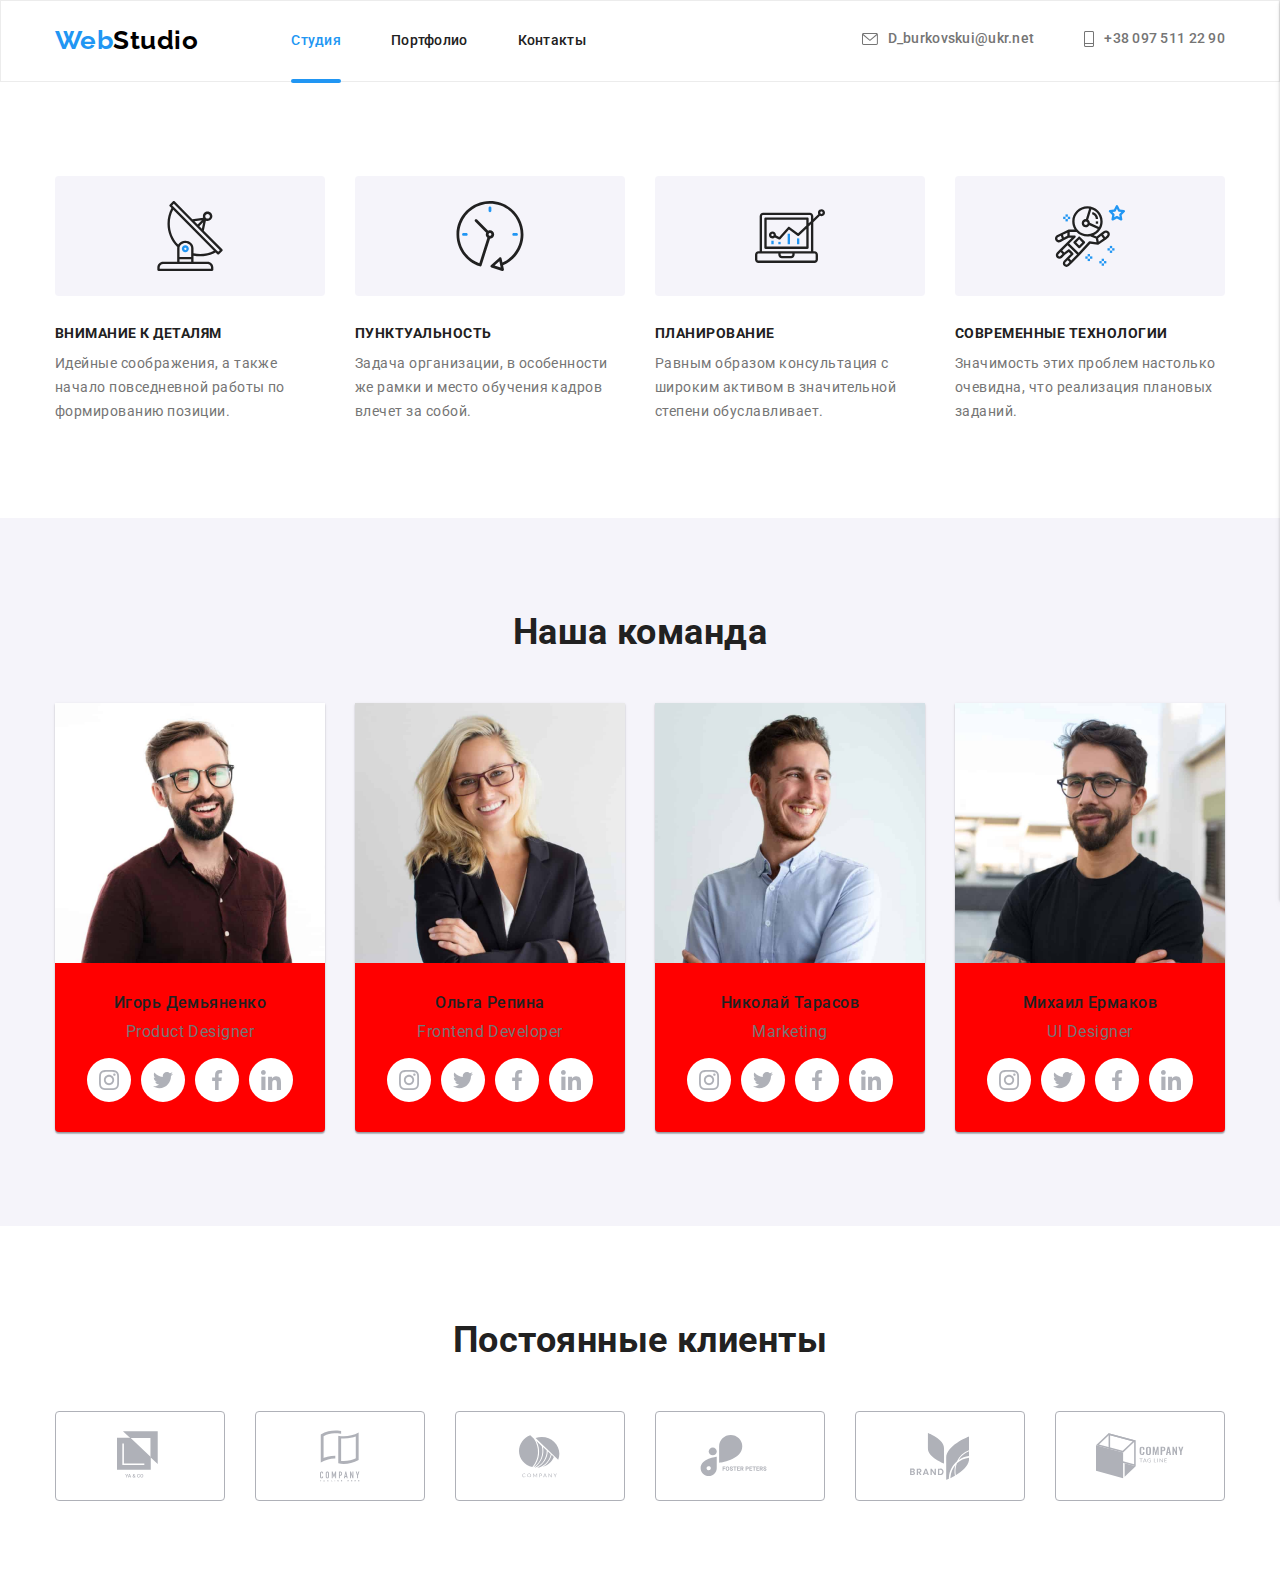
==== commit a5dd9a8f: "05.05 version" ====
--- a/index.html
+++ b/index.html
@@ -25,9 +25,54 @@
 
                <a href="./index.html" class="logo page-header__logo">Web<span class="logo--black-color">Studio</span></a>
 
+            <div class="header__navigation--wrap">
+
                <ul class="navigation__list">
                   <li class="navigation__item">
-                     <a href="./index.html" class="navigation__link navigation__link--current">Студия</a>
+                     <a href="./index.html" class="navigation__link navigation__link--current navigation__link--pseudo-element">Студия</a>
+                  </li>
+                  <li class="navigation__item">
+                     <a href="./portfolio.html" class="navigation__link navigation__link--pseudo-element">Портфолио</a>
+                  </li>
+                  <li class="navigation__item">
+                     <a href="" class="navigation__link navigation__link--pseudo-element">Контакты</a>
+                  </li>
+               </ul>
+            </div>
+               </nav>
+            <div class="header__contacts--wrap">
+               <ul class="contacts">
+                  <li class="contacts__item">
+                     <a href="mailto:D_burkovskui@ukr.net" class="contacts__link">
+                        <svg class="contacts__icon--mail">
+                           <use href="./images/svg-icons/sprite.svg#icon-message"></use>
+                        </svg> D_burkovskui@ukr.net
+                     </a>
+                  </li>
+                  <li class="contacts__item">
+                     <a href="tel:+380975112290" class="contacts__link">
+                        <svg class="contacts__icon--phone">
+                           <use href="./images/svg-icons/sprite.svg#icon-phone"></use>
+                        </svg>+38 097 511 22 90
+                     </a>
+                  </li>
+               </ul>
+            </div>
+
+            <button class="mobile-menu--button" data-menu-button>
+               <svg class="contacts__icon--phone">
+                  <use class="icon-menu" href="./images/svg-icons/sprite.svg#icon-menu-mobile"></use>
+                  <use class="icon-close" href="./images/svg-icons/sprite.svg#icon-close-menu"></use>
+               </svg>
+            </button>
+ 
+         </div>
+      </header>
+
+            <div class="mobile-menu" data-menu>
+               <ul class="navigation__list">
+                  <li class="navigation__item">
+                     <a href="./index.html" class="navigation__link">Студия</a>
                   </li>
                   <li class="navigation__item">
                      <a href="./portfolio.html" class="navigation__link">Портфолио</a>
@@ -36,36 +81,35 @@
                      <a href="" class="navigation__link">Контакты</a>
                   </li>
                </ul>
-            </nav>
-
-            <ul class="contacts">
-               <li class="contacts__item">
-                  <a href="mailto:D_burkovskui@ukr.net" class="contacts__link">
-                     <svg class="contacts__icon--mail">
-                        <use href="./images/svg-icons/sprite.svg#icon-message"></use>
-                     </svg> D_burkovskui@ukr.net
-                  </a>
-               </li>
-               <li class="contacts__item">
-                  <a href="tel:+380975112290" class="contacts__link">
-                     <svg class="contacts__icon--phone">
-                        <use href="./images/svg-icons/sprite.svg#icon-phone"></use>
-                     </svg>+38 097 511 22 90
-                  </a>
-               </li>
-            </ul>
-         </div>
-      </header>
-
+
+               <ul class="contacts">
+                  <li class="contacts__item">
+                     <a href="mailto:D_burkovskui@ukr.net" class="contacts__link">
+                       D_burkovskui@ukr.net
+                     </a>
+                  </li>
+                  <li class="contacts__item">
+                     <a href="tel:+380975112290" class="contacts__link">
+                        +38 097 511 22 90
+                     </a>
+                  </li>
+               </ul>
+               <ul class="mobile-menu__social-list mobile-menu__social-list-position">
+                  <li class="mobile-menu__social-item"><a class="mobile-menu__social-link" href="">Instagram</a></li>
+                  <li class="mobile-menu__social-item"><a class="mobile-menu__social-link" href="">Twitter</a></li>
+                  <li class="mobile-menu__social-item"><a class="mobile-menu__social-link" href="">Facebook</a></li>
+                  <li class="mobile-menu__social-item"><a class="mobile-menu__social-link" href="">LinkedIn</a></li>
+               </ul>
+            </div>
       <!-- Hero section page 1-->
 
       <main>
-         <section class="hero">
+         <!-- <section class="hero">
             <div class="hero__content">
                <h1 class="hero__title">эффективные решения для вашего бизнеса</h1>
                <button type="button" class="button button__hero" data-modal-open>Заказать услугу</button>
             </div>
-         </section>
+         </section> -->
 
          <!-- Advantages-section -->
 
@@ -99,7 +143,7 @@
 
          <!-- Potfоlio section-->
 
-         <section class="portfolio section">
+         <!-- <section class="portfolio section">
 
             <div class="container">
                <h2 class="section-title portfolio__title">Чем мы занимаемся</h2>
@@ -130,7 +174,7 @@
                   </li>
                </ul>
             </div>
-         </section>
+         </section> -->
 
          <!-- Our team section -->
 
@@ -362,7 +406,7 @@
 
       <!-- Footer -->
 
-      <footer class="page-footer">
+      <!-- <footer class="page-footer">
          <div class="container page-footer__container">
             <div class="footer__address-part">
 
@@ -436,11 +480,11 @@
 
             </div>
          </div>
-      </footer>
+      </footer> -->
 
       <!-- Modal window -->
 
-      <div class="modal__backdrop is-hidden" data-modal>
+      <!-- <div class="modal__backdrop is-hidden" data-modal>
          <div class="modal">
             <button class="modal__close-button" data-modal-close>
                <svg class="modal__icon_exit">
@@ -492,9 +536,9 @@
                <button class="submit-button button" type="submit">Отправить</button>
             </form> 
          </div>
-      </div>
-
+      </div>-->
       <script src="./js/modal.js"></script>
+      <script src="./js/menu.js"></script>
    </body>
 
-</html>+</html> --- a/css/main.min.css
+++ b/css/main.min.css
@@ -1,2 +1,2 @@
-html{box-sizing:border-box}*,*::before,*::after{box-sizing:inherit}html{line-height:1.15}body{margin:0}h1{font-size:2em;margin:0.67em 0}hr{box-sizing:content-box;height:0}pre{font-family:monospace, monospace;font-size:1em}a{-webkit-text-decoration-skip:objects}abbr[title]{text-decoration:underline dotted}b,strong{font-weight:bolder}code,kbd,samp{font-family:monospace, monospace;font-size:1em}small{font-size:80%}sub,sup{font-size:75%;line-height:0;position:relative;vertical-align:baseline}sub{bottom:-0.25em}sup{top:-0.5em}button,input,optgroup,select,textarea{font-family:inherit;font-size:100%;line-height:1.15;margin:0}button,select{text-transform:none}button,[type='reset'],[type='submit']{-webkit-appearance:button}button::-moz-focus-inner,[type='button']::-moz-focus-inner,[type='reset']::-moz-focus-inner,[type='submit']::-moz-focus-inner{border-style:none;padding:0}button:-moz-focusring,[type='button']:-moz-focusring,[type='reset']:-moz-focusring,[type='submit']:-moz-focusring{outline:1px dotted ButtonText}fieldset{padding:0.35em 0.75em 0.625em}legend{padding:0}progress{vertical-align:baseline}[type='number']::-webkit-inner-spin-button,[type='number']::-webkit-outer-spin-button{height:auto}[type='search']{-webkit-appearance:textfield;outline-offset:-2px}[type='search']::-webkit-search-cancel-button,[type='search']::-webkit-search-decoration{-webkit-appearance:none}::-webkit-file-upload-button{-webkit-appearance:button;font:inherit}details{display:block}summary{display:list-item}:root{--main-text-color: #212121;--auxiliary-text-color: #757575;--accent-text-color: #2196f3;--main-bg-color: #ffffff;--auxiliary-bg-color: #f5f4fa;--main-bg-section-color: #2f303a;--main-icon-color: #afb1b8;--logo-font: "Raleway", sans-serif;--main-text-font: "Roboto", sans-serif;--grid-item: 3;--animation: 250ms cubic-bezier(0.4, 0, 0.2, 1)}.container{width:1200px;padding-left:15px;padding-right:15px;margin-left:auto;margin-right:auto}html{box-sizing:border-box}*,*::after,*::before{box-sizing:inherit}body{background-color:var(--main-bg-color);font-family:var(--main-text-font);color:var(--main-text-color);letter-spacing:0.03em}img{display:block;max-width:100%}.list{list-style:none;padding-left:0;margin-bottom:0}.visually-hidden{position:absolute !important;clip:rect(1px 1px 1px 1px);clip:rect(1px, 1px, 1px, 1px);padding:0 !important;border:0 !important;height:1px !important;width:1px !important;overflow:hidden}.logo{font-family:var(--logo-font);font-weight:700;font-size:26px;line-height:1.19;color:var(--accent-text-color);text-decoration:none}.button{font-size:16px;text-align:center;cursor:pointer;border:0;border-radius:4px;transition:color var(--animation),background-color var(--animation),box-shadow var(--animation)}.section-title{font-weight:700;font-size:36px;line-height:1.16;text-align:center;margin:0}.subtitle{font-weight:700;font-size:14px;line-height:1.14;text-transform:uppercase;color:var(--main-bg-color);margin:0}.socials{display:flex;list-style:none;padding-left:0;margin:0}.socials__item:not(:last-child){margin-right:10px}.socials__icon{width:20px;height:20px;fill:var(--main-icon-color)}.socials__link{display:flex;justify-content:center;align-items:center;width:44px;height:44px;background-color:var(--main-bg-color);border-radius:50%;transition:background-color var(--animation)}.socials__link:hover,.socials__link:focus{background-color:var(--accent-text-color)}.socials__link:hover .socials__icon,.socials__link:focus .socials__icon{fill:var(--main-bg-color)}.socials__link .socials__icon{transition:fill var(--animation)}.modal__backdrop{position:fixed;top:0;left:0;width:100%;height:100%;background-color:rgba(0,0,0,0.2);z-index:100;opacity:1;transition:opacity 500ms ease-out 200ms}.modal__backdrop.is-hidden{opacity:0;pointer-events:none;visibility:hidden}.modal{position:absolute;top:50%;left:50%;transform:translate(-50%, -50%) scale(1);width:100%;max-width:528px;min-height:581px;background:var(--main-bg-color);box-shadow:0px 1px 3px rgba(0,0,0,0.12),0px 1px 1px rgba(0,0,0,0.14),0px 2px 1px rgba(0,0,0,0.2);border-radius:4px;transition:transform 300ms ease-out 1ms}.is-hidden .modal{transform:translate(100%, 100%) scale(0.2)}.modal__close-button{position:absolute;top:8px;right:8px;display:flex;justify-content:center;align-items:center;width:30px;height:30px;background:var(--main-bg-color);border:1px solid rgba(0,0,0,0.1);border-radius:50%;cursor:pointer;transition:border-color var(--animation)}.modal__close-button:hover,.modal__close-button:focus{outline:none;border-color:var(--accent-text-color)}.modal__close-button:hover .modal__icon_exit,.modal__close-button:focus .modal__icon_exit{fill:var(--accent-text-color)}.modal__close-button .modal__icon_exit{width:18px;height:18px;transition:fill var(--animation)}.order-service-form{padding:40px}.form-group{margin-bottom:10px;position:relative;margin-top:4px}.order-service-form__title{font-weight:700;font-size:20px;line-height:1.15px;text-align:center;color:var(--main-text-color);margin:0;margin-bottom:12px}.order-service-form__label{font-weight:400;font-size:12px;line-height:1.17px;letter-spacing:0.01em;color:var(--auxiliary-text-color)}.modal__icon{position:absolute;top:50%;left:12px;width:18px;height:18px;transform:translateY(-50%);transition:fill var(--animation)}.order-service-form__input{width:100%;border:1px solid rgba(33,33,33,0.2);border-radius:4px;height:40px;padding:0 42px;transition:border-color var(--animation)}.order-service-form__input:focus+.modal__icon,.order-service-form__input:not(:placeholder-shown)+.modal__icon{fill:var(--accent-text-color)}.order-service-form__input:not(:placeholder-shown){border-color:var(--accent-text-color)}.order-service-form__input:focus{outline:none;border-color:var(--accent-text-color)}.order-service-form__feedback{width:100%;resize:none;border:1px solid rgba(33,33,33,0.2);border-radius:4px;margin-top:4px;padding:12px 16px 0;transition:border-color var(--animation)}.order-service-form__feedback::placeholder{font-weight:400;font-size:14px;line-height:1.14px;letter-spacing:0.01em;color:rgba(117,117,117,0.5)}.order-service-form__feedback:not(:placeholder-shown){border-color:var(--accent-text-color)}.order-service-form__feedback:focus{outline:none;border-color:var(--accent-text-color)}.submit-button{background-color:var(--accent-text-color);color:var(--main-bg-color);font-weight:700;line-height:1.88;letter-spacing:0.06em;box-shadow:0px 4px 4px rgba(0,0,0,0.15);padding:10px 55px;margin-top:30px;display:flex;margin-right:auto;margin-left:auto}.submit-button:focus,.submit-button:hover{background-color:var(--auxiliary-bg-color);color:var(--main-text-color)}.check{margin-top:20px;display:flex;justify-content:center;align-items:center;font-weight:400;font-size:14px;line-height:1.7;color:var(--auxiliary-text-color)}.modal__link--checkbox{font-weight:400;font-size:14px;line-height:1.71;text-decoration-line:underline;color:var(--accent-text-color);margin-left:3px}.check__input{position:absolute;width:1px;height:1px;margin:-1px;border:0;padding:0;clip:rect(0 0 0 0);overflow:hidden}.check__input:checked+.check__box{background-color:var(--accent-text-color);background-image:url(../images/svg-icons/icons/on.svg);background-repeat:no-repeat;background-size:cover;background-origin:border-box;border-color:var(--accent-text-color)}.check__box{display:inline-block;width:16px;height:15px;background-color:var(--main-bg-color);border:2px solid var(--main-text-color);border-radius:4px;margin-right:9px;cursor:pointer}.subscribes-form{margin-top:20px;display:flex;justify-content:space-between}.subscribes-form__button{font-weight:700;line-height:1.86;display:flex;align-items:center;justify-content:center;letter-spacing:0.06em;color:var(--main-bg-color);background-color:var(--accent-text-color);box-shadow:0px 4px 4px rgba(0,0,0,0.15);width:200px;height:50px;transition:color var(--animation),background-color var(--animation)}.subscribes-form__button:hover .submit__icon,.subscribes-form__button:focus .submit__icon{fill:currentColor}.subscribes-form__button:hover,.subscribes-form__button:focus{background-color:var(--auxiliary-bg-color);color:var(--main-text-color)}.subscribes-form__button .submit__icon{transition:fill var(--animation)}.submit__icon{width:24px;height:24px;fill:var(--main-bg-color)}.submit__icon--append{margin-left:10px}.subscribes-form__input{width:358px;height:50px;background-color:transparent;border:1px solid rgba(255,255,255,0.3);border-radius:4px;padding:15px;filter:drop-shadow(0px 4px 4px rgba(0,0,0,0.15));color:var(--main-bg-color)}.subscribes-form__input:-webkit-autofill,.subscribes-form__input:-webkit-autofill:hover,.subscribes-form__input:-webkit-autofill:focus{-webkit-text-fill-color:var(--main-bg-color);-webkit-box-shadow:0 0 0px 1000px var(--main-bg-section-color) inset}.subscribes-form__input::placeholder{font-weight:400;font-size:16px;line-height:1.25;letter-spacing:0.03em;color:rgba(255,255,255,0.6)}.filter-list{display:flex;justify-content:center;list-style:none;padding-left:0;margin:0;margin-bottom:50px}.filter-list__item:not(:last-child){margin-right:8px}.filter-list__button{font-size:16px;background-color:var(--auxiliary-bg-color);font-weight:500;line-height:1.63;letter-spacing:0.03em;padding:6px 22px}.filter-list__button:hover,.filter-list__button:focus{background-color:var(--accent-text-color);color:var(--main-bg-color);box-shadow:0px 3px 1px rgba(0,0,0,0.1),0px 1px 2px rgba(0,0,0,0.08),0px 2px 2px rgba(0,0,0,0.12)}.product__link{display:inline-block;cursor:pointer;transition:box-shadow var(--animation);text-decoration:none}.product__link:hover,.product__link:focus{box-sizing:border-box;box-shadow:0px 1px 1px rgba(0,0,0,0.12),0px 4px 4px rgba(0,0,0,0.06),1px 4px 6px rgba(0,0,0,0.16)}.product__link:hover .product__description,.product__link:focus .product__description{background-color:rgba(33,150,243,0.9);opacity:1;transform:translate(0, 0)}.thumb--overfolw-hidden{overflow:hidden}.product__description{position:absolute;top:0;left:0;transform:translate(0, 100%);opacity:0;width:100%;height:100%;padding:63px 24px;transition:transform var(--animation),opacity var(--animation),background-color var(--animation)}.product__text{font-weight:400;font-size:18px;line-height:1.5;color:var(--main-bg-color);margin:0}.product__meta{background-color:var(--main-bg-color);border:1px solid #eeeeee;padding:20px 24px}.product__name{font-weight:700;font-size:18px;line-height:2;letter-spacing:0.06em;color:var(--main-text-color);margin:0}.product__field{font-weight:400;font-size:16px;line-height:1.88;margin:0;margin-top:4px;color:var(--auxiliary-text-color)}.grid{display:flex;flex-wrap:wrap;padding:0;margin-left:-30px;margin-top:-30px}.grid-item{flex-basis:calc((100% - 30px * var(--grid-item)) / var(--grid-item));margin-left:30px;margin-top:30px}.section{padding-bottom:94px}.page-header{padding-top:24px;padding-bottom:25px;border:1px solid #ececec}.page-header__container{display:flex;justify-content:flex-end;align-items:center}.page-header__logo{margin-right:93px}.logo--black-color{color:#000000}.logo--inverse{color:var(--main-bg-color)}.navigation__list{display:inline-flex;list-style:none;padding-left:0;margin:0}.navigation__item:not(:last-child){margin-right:50px}.navigation__link{font-weight:500;font-size:14px;line-height:1.14;letter-spacing:0.02em;color:var(--main-text-color);position:relative;text-decoration:none;transition:color var(--animation)}.navigation__link::after{content:"";width:100%;height:4px;border-radius:2px;background-color:var(--accent-text-color);position:absolute;bottom:-32px;left:0;opacity:0;transition:opacity var(--animation)}.navigation__link:hover::after,.navigation__link:focus::after{opacity:1}.navigation__link:hover,.navigation__link:focus{color:var(--accent-text-color)}.navigation__link--current{color:var(--accent-text-color);position:relative}.navigation__link--current::after{content:"";width:100%;height:4px;border-radius:2px;background-color:var(--accent-text-color);position:absolute;bottom:-32px;left:0;opacity:1}.navigation{display:flex;align-items:center;margin-right:auto}.contacts{display:inline-flex;list-style:none;padding-left:0;margin:0}.contacts__item:not(:last-child){margin-right:50px}.contacts__link{display:flex;align-items:center;font-weight:500;font-size:14px;line-height:1.14;letter-spacing:0.02em;color:var(--auxiliary-text-color);transition:color var(--animation);text-decoration:none}.contacts__link:hover,.contacts__link:focus{color:var(--accent-text-color)}.contacts__link:hover .contacts__icon--phone,.contacts__link:focus .contacts__icon--phone,.contacts__link:hover .contacts__icon--mail,.contacts__link:focus .contacts__icon--mail{fill:var(--accent-text-color)}.contacts__link .contacts__icon--mail{width:16px;height:12px;margin-right:10px;fill:currentColor;transition:fill var(--animation)}.contacts__link .contacts__icon--phone{width:10px;height:16px;margin-right:10px;fill:currentColor;transition:fill var(--animation)}.hero{max-width:1600px;background-image:linear-gradient(to right, rgba(47,48,58,0.4), rgba(47,48,58,0.4)),url(../images/background-image.png);background-repeat:no-repeat;background-position:center;background-size:cover;background-color:#c4c4c4;padding-bottom:200px;padding-top:200px}.hero,.hero__content{margin-right:auto;margin-left:auto;text-align:center}.hero__content{max-width:696px}.hero__title{font-weight:900;font-size:44px;line-height:1.36;letter-spacing:0.06em;text-transform:uppercase;color:var(--main-bg-color);margin:0}.button__hero{font-size:16px;background-color:var(--accent-text-color);color:var(--main-bg-color);font-weight:700;line-height:1.88;letter-spacing:0.06em;box-shadow:0px 4px 4px rgba(0,0,0,0.15);padding:10px 32px;margin:30px auto 0}.button__hero:hover,.button__hero:focus{background-color:var(--auxiliary-bg-color);color:var(--main-text-color)}.advantages{padding-top:94px}.advantages__title{font-weight:700;font-size:14px;line-height:1.14;text-transform:uppercase;margin:0}.advantages__grid-item{--grid-item: 4}.advantages__text{font-weight:400;font-size:14px;line-height:1.71;color:var(--auxiliary-text-color);margin:0;margin-top:10px}.advantages__item::before{display:block;content:"";height:120px;margin-bottom:30px;background-color:var(--auxiliary-bg-color);background-repeat:no-repeat;background-position:center;border-radius:4px}.antenna-icon::before{background-image:url("../images/images-features-section/antenna.svg")}.clock-icon::before{background-image:url("../images/images-features-section/clock.svg")}.diagram-icon::before{background-image:url("../images/images-features-section/diagram.svg")}.astronaut-icon::before{background-image:url("../images/images-features-section/astronaut.svg")}.portfolio__title{margin-bottom:50px}.thumb{position:relative}.portfolio__description{position:absolute;bottom:0;left:0;width:100%;height:70px;background-color:rgba(47,48,58,0.8);display:flex;justify-content:center;align-items:center}.our-team{background-color:var(--auxiliary-bg-color);padding-top:94px}.our-team__title{margin-bottom:50px}.our-team__grid-item{--grid-item: 4}.our-team__item{background:var(--main-bg-color);box-shadow:0px 1px 3px rgba(0,0,0,0.12),0px 1px 1px rgba(0,0,0,0.14),0px 2px 1px rgba(0,0,0,0.2);border-radius:0px 0px 4px 4px}.team-member__meta{padding-bottom:30px;padding-top:30px}.team-member__name{font-weight:500;font-size:16px;line-height:1.19;text-align:center;padding-bottom:10px;margin:0}.team-member__profession{font-weight:400;font-size:16px;line-height:1.19;text-align:center;color:var(--auxiliary-text-color);padding-bottom:16px;margin:0}.our-team__socials{justify-content:center}.regular-customers__grid-item{--grid-item: 6}.regular-customers__title{padding-top:94px;margin-bottom:50px}.regular-customers__list{list-style:none;padding-left:0;margin-bottom:0}.regular-customers__list li:nth-child(1) svg{width:45px;height:50px}.regular-customers__list li:nth-child(2) svg{width:40px;height:52px}.regular-customers__list li:nth-child(3) svg{width:41px;height:43px}.regular-customers__list li:nth-child(4) svg{width:80px;height:42px}.regular-customers__list li:nth-child(5) svg{width:59px;height:47px}.regular-customers__list li:nth-child(6) svg{width:88px;height:46px}.regular-customers__link{display:flex;justify-content:center;align-items:center;height:90px;fill:var(--main-icon-color);background-color:var(--main-bg-color);border:1px solid var(--main-icon-color);border-radius:4px;transition:fill var(--animation),border var(--animation)}.regular-customers__link:hover,.regular-customers__link:focus{--main-icon-color: var(--accent-text-color)}.page-footer__address-part,.page-footer__socials-part{flex-basis:calc((50% - 45px) / 2)}.page-footer__form-part{flex-basis:calc(50% - 15px)}.page-footer{background-color:var(--main-bg-section-color)}.page-footer__container{display:flex;justify-content:space-between;align-items:baseline}.page-footer__logo{display:inline-block;padding-top:60px;padding-bottom:20px}.address__link{font-style:normal;font-weight:400;font-size:14px;line-height:1.71;color:rgba(255,255,255,0.6);text-decoration:none;transition:color var(--animation)}.address__link:hover,.address__link:focus,.address__link:hover,.address__link:focus{color:var(--accent-text-color)}.address__link--white-color{color:var(--main-bg-color)}.address__list{padding-bottom:57px;list-style:none;padding-left:0;margin:0}.address__item:not(:first-child){margin-top:9px}.page-footer__socials{margin-top:20px}.socials__icon--notfillchange{fill:var(--main-bg-color)}.socials__link--bgcgrey{background-color:rgba(255,255,255,0.1)}.socials__link--bgcgrey:hover,.socials__link--bgcgrey:focus{background-color:var(--accent-text-color)}.portfolio-page{padding-top:94px}.product-list{list-style:none;padding-left:0;margin-bottom:0}
+html{box-sizing:border-box}*,*::before,*::after{box-sizing:inherit}html{line-height:1.15}body{margin:0}h1{font-size:2em;margin:0.67em 0}hr{box-sizing:content-box;height:0}pre{font-family:monospace, monospace;font-size:1em}a{-webkit-text-decoration-skip:objects}abbr[title]{text-decoration:underline dotted}b,strong{font-weight:bolder}code,kbd,samp{font-family:monospace, monospace;font-size:1em}small{font-size:80%}sub,sup{font-size:75%;line-height:0;position:relative;vertical-align:baseline}sub{bottom:-0.25em}sup{top:-0.5em}button,input,optgroup,select,textarea{font-family:inherit;font-size:100%;line-height:1.15;margin:0}button,select{text-transform:none}button,[type='reset'],[type='submit']{-webkit-appearance:button}button::-moz-focus-inner,[type='button']::-moz-focus-inner,[type='reset']::-moz-focus-inner,[type='submit']::-moz-focus-inner{border-style:none;padding:0}button:-moz-focusring,[type='button']:-moz-focusring,[type='reset']:-moz-focusring,[type='submit']:-moz-focusring{outline:1px dotted ButtonText}fieldset{padding:0.35em 0.75em 0.625em}legend{padding:0}progress{vertical-align:baseline}[type='number']::-webkit-inner-spin-button,[type='number']::-webkit-outer-spin-button{height:auto}[type='search']{-webkit-appearance:textfield;outline-offset:-2px}[type='search']::-webkit-search-cancel-button,[type='search']::-webkit-search-decoration{-webkit-appearance:none}::-webkit-file-upload-button{-webkit-appearance:button;font:inherit}details{display:block}summary{display:list-item}:root{--main-text-color: #212121;--auxiliary-text-color: #757575;--accent-text-color: #2196f3;--main-bg-color: #ffffff;--auxiliary-bg-color: #f5f4fa;--main-bg-section-color: #2f303a;--main-icon-color: #afb1b8;--logo-font: "Raleway", sans-serif;--main-text-font: "Roboto", sans-serif;--grid-item: 3;--animation: 250ms cubic-bezier(0.4, 0, 0.2, 1)}.container{width:100%;padding-left:15px;padding-right:15px;margin-left:auto;margin-right:auto}@media screen and (min-width: 480px){.container{max-width:480px}}@media screen and (min-width: 768px){.container{max-width:768px}}@media screen and (min-width: 1200px){.container{max-width:1200px}}html{box-sizing:border-box}*,*::after,*::before{box-sizing:inherit}body{background-color:var(--main-bg-color);font-family:var(--main-text-font);color:var(--main-text-color);letter-spacing:0.03em}img{display:block;max-width:100%}.list{list-style:none;padding-left:0;margin-bottom:0}.visually-hidden{position:absolute !important;clip:rect(1px 1px 1px 1px);clip:rect(1px, 1px, 1px, 1px);padding:0 !important;border:0 !important;height:1px !important;width:1px !important;overflow:hidden}.mobile-menu--button{width:40px;height:40px;background-color:transparent;border:none;position:relative;top:0;right:0;z-index:105;display:block}@media screen and (min-width: 768px){.mobile-menu--button{display:none}}.icon-close{display:none}.is-open .icon-close{display:block}.is-open .icon-menu{display:none}.contacts__icon--phone{width:40px;height:40px}.mobile-menu{position:fixed;top:0;right:-100%;width:100%;height:100vh;display:flex;flex-direction:column;background:#ffffff;padding:48px 83px 48px 40px;box-shadow:0px 4px 8px rgba(0,0,0,0.04),0px 2px 4px rgba(0,0,0,0.08),0px 1px 3px rgba(0,0,0,0.16);transition:right 0.5s}.mobile-menu.is-open{right:0}.mobile-menu .navigation__list{flex-direction:column}.mobile-menu .navigation__item:not(:last-child){margin-bottom:32px}.mobile-menu .navigation__link{font-size:40px;line-height:1.18}.mobile-menu__social-list{padding-bottom:0;margin:0;list-style:none}.mobile-menu__social-list-position{display:flex;align-items:flex-end}.logo{font-family:var(--logo-font);font-weight:700;font-size:26px;line-height:1.19;color:var(--accent-text-color);text-decoration:none}.button{font-size:16px;text-align:center;cursor:pointer;border:0;border-radius:4px;transition:color var(--animation),background-color var(--animation),box-shadow var(--animation)}.section-title{font-weight:700;font-size:36px;line-height:1.16;text-align:center;margin:0}.subtitle{font-weight:700;font-size:14px;line-height:1.14;text-transform:uppercase;color:var(--main-bg-color);margin:0}.socials{display:flex;list-style:none;padding-left:0;margin:0}.socials__item:not(:last-child){margin-right:10px}.socials__icon{width:20px;height:20px;fill:var(--main-icon-color)}.socials__link{display:flex;justify-content:center;align-items:center;width:44px;height:44px;background-color:var(--main-bg-color);border-radius:50%;transition:background-color var(--animation)}.socials__link:hover,.socials__link:focus{background-color:var(--accent-text-color)}.socials__link:hover .socials__icon,.socials__link:focus .socials__icon{fill:var(--main-bg-color)}.socials__link .socials__icon{transition:fill var(--animation)}.modal__backdrop{position:fixed;top:0;left:0;width:100%;height:100%;background-color:rgba(0,0,0,0.2);z-index:100;opacity:1;transition:opacity 500ms ease-out 200ms}.modal__backdrop.is-hidden{opacity:0;pointer-events:none;visibility:hidden}.modal{position:absolute;top:50%;left:50%;transform:translate(-50%, -50%) scale(1);width:100%;max-width:528px;min-height:581px;background:var(--main-bg-color);box-shadow:0px 1px 3px rgba(0,0,0,0.12),0px 1px 1px rgba(0,0,0,0.14),0px 2px 1px rgba(0,0,0,0.2);border-radius:4px;transition:transform 300ms ease-out 1ms}.is-hidden .modal{transform:translate(100%, 100%) scale(0.2)}.modal__close-button{position:absolute;top:8px;right:8px;display:flex;justify-content:center;align-items:center;width:30px;height:30px;background:var(--main-bg-color);border:1px solid rgba(0,0,0,0.1);border-radius:50%;cursor:pointer;transition:border-color var(--animation)}.modal__close-button:hover,.modal__close-button:focus{outline:none;border-color:var(--accent-text-color)}.modal__close-button:hover .modal__icon_exit,.modal__close-button:focus .modal__icon_exit{fill:var(--accent-text-color)}.modal__close-button .modal__icon_exit{width:18px;height:18px;transition:fill var(--animation)}.order-service-form{padding:40px}.form-group{margin-bottom:10px;position:relative;margin-top:4px}.order-service-form__title{font-weight:700;font-size:20px;line-height:1.15px;text-align:center;color:var(--main-text-color);margin:0;margin-bottom:12px}.order-service-form__label{font-weight:400;font-size:12px;line-height:1.17px;letter-spacing:0.01em;color:var(--auxiliary-text-color)}.modal__icon{position:absolute;top:50%;left:12px;width:18px;height:18px;transform:translateY(-50%);transition:fill var(--animation)}.order-service-form__input{width:100%;border:0;border:1px solid rgba(33,33,33,0.2);border-radius:4px;height:40px;padding:0 42px;transition:border-color var(--animation)}.order-service-form__input:focus+.modal__icon,.order-service-form__input:not(:placeholder-shown)+.modal__icon{fill:var(--accent-text-color)}.order-service-form__input:not(:placeholder-shown){border-color:var(--accent-text-color)}.order-service-form__input:focus{outline:none;border-color:var(--accent-text-color)}.order-service-form__feedback{width:100%;resize:none;border:1px solid rgba(33,33,33,0.2);border-radius:4px;margin-top:4px;padding:12px 16px 0;transition:border-color var(--animation)}.order-service-form__feedback::placeholder{font-weight:400;font-size:14px;line-height:1.14px;letter-spacing:0.01em;color:rgba(117,117,117,0.5)}.order-service-form__feedback:not(:placeholder-shown){border-color:var(--accent-text-color)}.order-service-form__feedback:focus{outline:none;border-color:var(--accent-text-color)}.submit-button{background-color:var(--accent-text-color);color:var(--main-bg-color);font-weight:700;line-height:1.88;letter-spacing:0.06em;box-shadow:0px 4px 4px rgba(0,0,0,0.15);padding:10px 55px;margin-top:30px;display:flex;margin-right:auto;margin-left:auto}.submit-button:focus,.submit-button:hover{background-color:var(--auxiliary-bg-color);color:var(--main-text-color)}.check{margin-top:20px;display:flex;justify-content:center;align-items:center;font-weight:400;font-size:14px;line-height:1.7;color:var(--auxiliary-text-color)}.modal__link--checkbox{font-weight:400;font-size:14px;line-height:1.71;text-decoration-line:underline;color:var(--accent-text-color);margin-left:3px}.check__input{position:absolute;width:1px;height:1px;margin:-1px;border:0;padding:0;clip:rect(0 0 0 0);overflow:hidden}.check__input:checked+.check__box{background-color:var(--accent-text-color);background-image:url(../images/svg-icons/icons/on.svg);background-repeat:no-repeat;background-size:cover;background-origin:border-box;border-color:var(--accent-text-color)}.check__box{display:inline-block;width:16px;height:15px;background-color:var(--main-bg-color);border:2px solid var(--main-text-color);border-radius:4px;margin-right:9px;cursor:pointer}.subscribes-form{margin-top:20px;display:flex;justify-content:space-between}.subscribes-form__button{font-weight:700;line-height:1.86;display:flex;align-items:center;justify-content:center;letter-spacing:0.06em;color:var(--main-bg-color);background-color:var(--accent-text-color);box-shadow:0px 4px 4px rgba(0,0,0,0.15);width:200px;height:50px;transition:color var(--animation),background-color var(--animation)}.subscribes-form__button:hover .submit__icon,.subscribes-form__button:focus .submit__icon{fill:currentColor}.subscribes-form__button:hover,.subscribes-form__button:focus{background-color:var(--auxiliary-bg-color);color:var(--main-text-color)}.subscribes-form__button .submit__icon{transition:fill var(--animation)}.submit__icon{width:24px;height:24px;fill:var(--main-bg-color)}.submit__icon--append{margin-left:10px}.subscribes-form__input{width:358px;height:50px;background-color:transparent;border:1px solid rgba(255,255,255,0.3);border-radius:4px;padding:15px;filter:drop-shadow(0px 4px 4px rgba(0,0,0,0.15));color:var(--main-bg-color)}.subscribes-form__input:-webkit-autofill,.subscribes-form__input:-webkit-autofill:hover,.subscribes-form__input:-webkit-autofill:focus{-webkit-text-fill-color:var(--main-bg-color);-webkit-box-shadow:0 0 0px 1000px var(--main-bg-section-color) inset}.subscribes-form__input::placeholder{font-weight:400;font-size:16px;line-height:1.25;letter-spacing:0.03em;color:rgba(255,255,255,0.6)}.filter-list{display:flex;justify-content:start;list-style:none;padding-left:0;margin:0;margin-bottom:40px}@media screen and (min-width: 768px){.filter-list{margin-bottom:30px;justify-content:center}}@media screen and (max-width: 767.98px){.filter-list{flex-wrap:wrap}}@media screen and (min-width: 1200px){.filter-list{margin-bottom:50px}}@media screen and (max-width: 767.98px){.filter-list__item{margin-bottom:15px}.filter-list__item:nth-last-child(-n+2){margin-bottom:0}}.filter-list__item:not(:last-child){margin-right:8px}.filter-list__button{font-size:16px;background-color:var(--auxiliary-bg-color);font-weight:500;line-height:1.63;letter-spacing:0.03em;padding:6px 22px}.filter-list__button:hover,.filter-list__button:focus{background-color:var(--accent-text-color);color:var(--main-bg-color);box-shadow:0px 3px 1px rgba(0,0,0,0.1),0px 1px 2px rgba(0,0,0,0.08),0px 2px 2px rgba(0,0,0,0.12)}.product__link{display:inline-block;cursor:pointer;transition:box-shadow var(--animation);text-decoration:none}.product__link:hover,.product__link:focus{box-sizing:border-box;box-shadow:0px 1px 1px rgba(0,0,0,0.12),0px 4px 4px rgba(0,0,0,0.06),1px 4px 6px rgba(0,0,0,0.16)}.product__link:hover .product__description,.product__link:focus .product__description{background-color:rgba(33,150,243,0.9);opacity:1;transform:translate(0, 0)}.thumb--overfolw-hidden{overflow:hidden}.product__description{position:absolute;top:0;left:0;transform:translate(0, 100%);opacity:0;width:100%;height:100%;padding:63px 24px;transition:transform var(--animation),opacity var(--animation),background-color var(--animation)}.product__text{font-weight:400;font-size:18px;line-height:1.5;color:var(--main-bg-color);margin:0}.product__meta{background-color:var(--main-bg-color);border:1px solid #eeeeee;padding:20px 24px}.product__name{font-weight:700;font-size:18px;line-height:2;letter-spacing:0.06em;color:var(--main-text-color);margin:0}.product__field{font-weight:400;font-size:16px;line-height:1.88;margin:0;margin-top:4px;color:var(--auxiliary-text-color)}.grid{display:flex;flex-wrap:wrap;padding:0;margin-left:-30px;margin-top:-30px}.grid-item{flex-basis:calc((100% - 30px * var(--grid-item)) / var(--grid-item));margin-left:30px;margin-top:30px}.section{padding-bottom:60px}@media screen and (min-width: 1200px){.section{padding-bottom:94px}}.page-header{padding-top:24px;padding-bottom:25px;border:1px solid #ececec}.page-header__container{display:flex;justify-content:flex-end;align-items:center}.page-header__logo{margin-right:93px}.logo--black-color{color:#000000}.logo--inverse{color:var(--main-bg-color)}.navigation__list{display:inline-flex;list-style:none;padding-left:0;margin:0}.navigation__item:not(:last-child){margin-right:50px}.navigation__link{font-weight:500;font-size:14px;line-height:1.14;letter-spacing:0.02em;color:var(--main-text-color);position:relative;text-decoration:none;transition:color var(--animation)}.navigation__link:hover,.navigation__link:focus{color:var(--accent-text-color)}.navigation__link--pseudo-element::after{content:"";width:100%;height:4px;border-radius:2px;background-color:var(--accent-text-color);position:absolute;bottom:-35px;left:0;opacity:0;transition:opacity var(--animation)}.navigation__link--pseudo-element:hover::after,.navigation__link--pseudo-element:focus::after{opacity:1}.navigation__link--pseudo-element:hover,.navigation__link--pseudo-element:focus{color:var(--accent-text-color)}.navigation__link--current{color:var(--accent-text-color);position:relative}.navigation__link--current::after{content:"";width:100%;height:4px;border-radius:2px;background-color:var(--accent-text-color);position:absolute;bottom:-35px;left:0;opacity:1}.navigation{display:flex;align-items:center;margin-right:auto}@media screen and (max-width: 767.98px){.header__navigation--wrap{display:none}}.contacts{display:inline-flex;list-style:none;padding-left:0;margin:0}@media screen and (min-width: 768px) and (max-width: 1199.98px){.contacts__item:not(:last-child){margin-bottom:10px}}@media screen and (min-width: 1200px){.contacts__item:not(:last-child){margin-right:50px}}.contacts__link{display:flex;align-items:center;font-weight:500;font-size:14px;line-height:1.14;letter-spacing:0.02em;color:var(--auxiliary-text-color);transition:color var(--animation);text-decoration:none}.contacts__link:hover,.contacts__link:focus{color:var(--accent-text-color)}.contacts__link:hover .contacts__icon--phone,.contacts__link:focus .contacts__icon--phone,.contacts__link:hover .contacts__icon--mail,.contacts__link:focus .contacts__icon--mail{fill:var(--accent-text-color)}.contacts__link .contacts__icon--mail{width:16px;height:12px;margin-right:10px;fill:currentColor;transition:fill var(--animation)}.contacts__link .contacts__icon--phone{width:10px;height:16px;margin-right:10px;fill:currentColor;transition:fill var(--animation)}@media screen and (max-width: 767.98px){.header__contacts--wrap{display:none}}.hero{background-image:linear-gradient(to right, rgba(47,48,58,0.4), rgba(47,48,58,0.4)),url(../images/background-image.png);background-repeat:no-repeat;background-position:center;background-size:cover;background-color:#c4c4c4;padding-bottom:200px;padding-top:200px}.hero,.hero__content{margin-right:auto;margin-left:auto;text-align:center}.hero__content{max-width:696px}.hero__title{font-weight:900;font-size:44px;line-height:1.36;letter-spacing:0.06em;text-transform:uppercase;color:var(--main-bg-color);margin:0}.button__hero{font-size:16px;background-color:var(--accent-text-color);color:var(--main-bg-color);font-weight:700;line-height:1.88;letter-spacing:0.06em;box-shadow:0px 4px 4px rgba(0,0,0,0.15);padding:10px 32px;margin:30px auto 0}.button__hero:hover,.button__hero:focus{background-color:var(--auxiliary-bg-color);color:var(--main-text-color)}.advantages{padding-top:60px}@media screen and (min-width: 1200px){.advantages{padding-top:94px}}.advantages__title{font-weight:700;font-size:14px;line-height:1.14;text-transform:uppercase;margin:0}@media screen and (max-width: 767.98px){.advantages__title{text-align:center}}.advantages__grid-item{--grid-item: 1}@media screen and (min-width: 768px){.advantages__grid-item{--grid-item: 2}}@media screen and (min-width: 1200px){.advantages__grid-item{--grid-item: 4}}.advantages__text{font-weight:400;font-size:14px;line-height:1.71;color:var(--auxiliary-text-color);margin:0;margin-top:10px}.advantages__item::before{display:block;content:"";height:120px;margin-bottom:30px;background-color:var(--auxiliary-bg-color);background-repeat:no-repeat;background-position:center;border-radius:4px}.antenna-icon::before{background-image:url("../images/images-features-section/antenna.svg")}.clock-icon::before{background-image:url("../images/images-features-section/clock.svg")}.diagram-icon::before{background-image:url("../images/images-features-section/diagram.svg")}.astronaut-icon::before{background-image:url("../images/images-features-section/astronaut.svg")}.portfolio__title{margin-bottom:50px}.thumb{position:relative}.portfolio__description{position:absolute;bottom:0;left:0;width:100%;height:70px;background-color:rgba(47,48,58,0.8);display:flex;justify-content:center;align-items:center}.our-team{background-color:var(--auxiliary-bg-color);padding-top:60px}@media screen and (min-width: 1200px){.our-team{padding-top:94px}}.our-team__title{margin-bottom:30px}@media screen and (min-width: 1200px){.our-team__title{margin-bottom:50px}}.our-team__grid-item{--grid-item: 1}@media screen and (min-width: 768px){.our-team__grid-item{--grid-item: 2}}@media screen and (min-width: 1200px){.our-team__grid-item{--grid-item: 4}}.our-team__item{background:red;box-shadow:0px 1px 3px rgba(0,0,0,0.12),0px 1px 1px rgba(0,0,0,0.14),0px 2px 1px rgba(0,0,0,0.2);border-radius:0px 0px 4px 4px}.team-member__meta{padding-bottom:30px;padding-top:30px}.team-member__name{font-weight:500;font-size:16px;line-height:1.19;text-align:center;padding-bottom:10px;margin:0}.team-member__profession{font-weight:400;font-size:16px;line-height:1.19;text-align:center;color:var(--auxiliary-text-color);padding-bottom:16px;margin:0}.our-team__socials{justify-content:center}.regular-customers__grid-item{--grid-item: 2}@media screen and (min-width: 768px){.regular-customers__grid-item{--grid-item: 3}}@media screen and (min-width: 1200px){.regular-customers__grid-item{--grid-item: 6}}.regular-customers__title{padding-top:60px;margin-bottom:30px}@media screen and (min-width: 1200px){.regular-customers__title{padding-top:94px;margin-bottom:50px}}.regular-customers__list{list-style:none;padding-left:0;margin-bottom:0}.regular-customers__list li:nth-child(1) svg{width:45px;height:50px}.regular-customers__list li:nth-child(2) svg{width:40px;height:52px}.regular-customers__list li:nth-child(3) svg{width:41px;height:43px}.regular-customers__list li:nth-child(4) svg{width:80px;height:42px}.regular-customers__list li:nth-child(5) svg{width:59px;height:47px}.regular-customers__list li:nth-child(6) svg{width:88px;height:46px}.regular-customers__link{display:flex;justify-content:center;align-items:center;height:90px;fill:var(--main-icon-color);background-color:var(--main-bg-color);border:1px solid var(--main-icon-color);border-radius:4px;transition:fill var(--animation),border var(--animation)}.regular-customers__link:hover,.regular-customers__link:focus{--main-icon-color: var(--accent-text-color)}.page-footer__address-part,.page-footer__socials-part{flex-basis:calc((50% - 45px) / 2)}.page-footer__form-part{flex-basis:calc(50% - 15px)}.page-footer{background-color:var(--main-bg-section-color)}.page-footer__container{display:flex;justify-content:space-between;align-items:baseline}.page-footer__logo{display:inline-block;padding-top:60px;padding-bottom:20px}.address__link{font-style:normal;font-weight:400;font-size:14px;line-height:1.71;color:rgba(255,255,255,0.6);text-decoration:none;transition:color var(--animation)}.address__link:hover,.address__link:focus,.address__link:hover,.address__link:focus{color:var(--accent-text-color)}.address__link--white-color{color:var(--main-bg-color)}.address__list{padding-bottom:57px;list-style:none;padding-left:0;margin:0}.address__item:not(:first-child){margin-top:9px}.page-footer__socials{margin-top:20px}.socials__icon--notfillchange{fill:var(--main-bg-color)}.socials__link--bgcgrey{background-color:rgba(255,255,255,0.1)}.socials__link--bgcgrey:hover,.socials__link--bgcgrey:focus{background-color:var(--accent-text-color)}.portfolio-page{padding-top:60px}@media screen and (min-width: 1200px){.portfolio-page{padding-top:94px}}.product-list{list-style:none;padding-left:0;margin-bottom:0}.portfolio-page__item{--grid-item: 1}@media screen and (min-width: 768px){.portfolio-page__item{--grid-item: 2}}@media screen and (min-width: 1200px){.portfolio-page__item{--grid-item: 3}}
 /*# sourceMappingURL=main.min.css.map */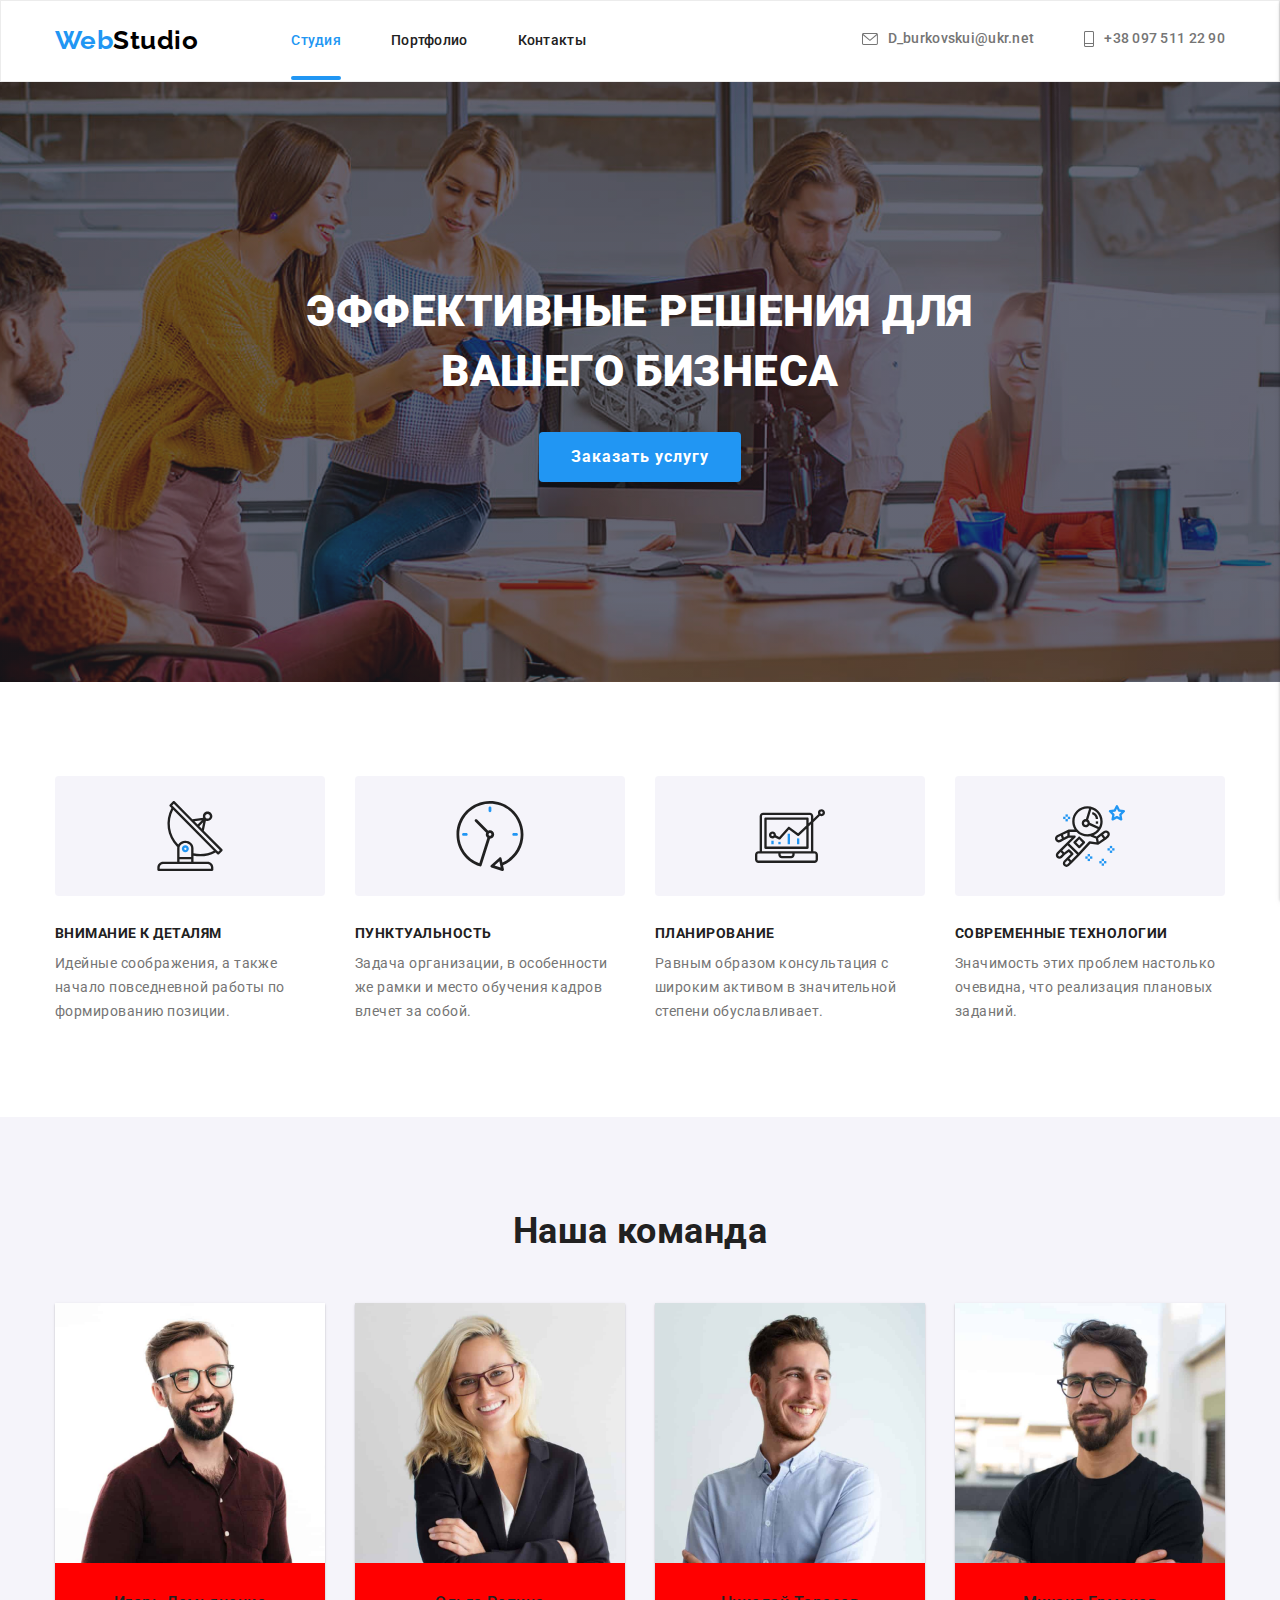
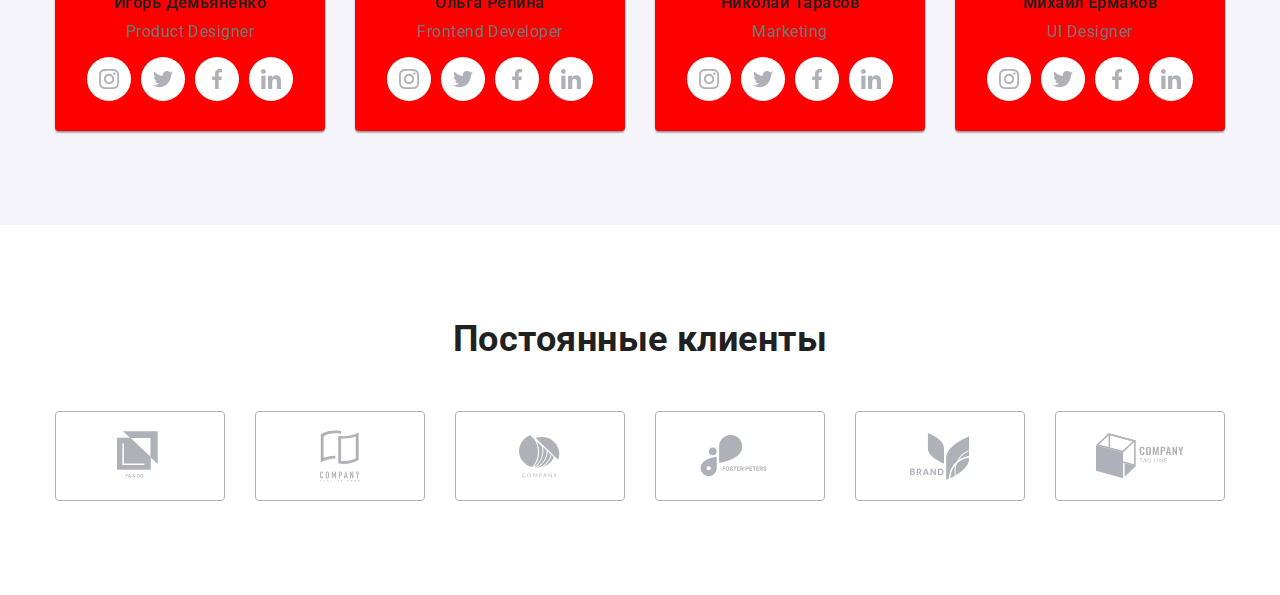
==== commit 6198fb81: "finish adapt header,all sections plus portfolio" ====
--- a/index.html
+++ b/index.html
@@ -59,7 +59,7 @@
                </ul>
             </div>
 
-            <button class="mobile-menu--button" data-menu-button>
+            <button type="button" class="mobile-menu--button" data-menu-button>
                <svg class="contacts__icon--phone">
                   <use class="icon-menu" href="./images/svg-icons/sprite.svg#icon-menu-mobile"></use>
                   <use class="icon-close" href="./images/svg-icons/sprite.svg#icon-close-menu"></use>
@@ -104,12 +104,12 @@
       <!-- Hero section page 1-->
 
       <main>
-         <!-- <section class="hero">
+         <section class="hero">
             <div class="hero__content">
                <h1 class="hero__title">эффективные решения для вашего бизнеса</h1>
                <button type="button" class="button button__hero" data-modal-open>Заказать услугу</button>
             </div>
-         </section> -->
+         </section>
 
          <!-- Advantages-section -->
 
--- a/css/main.min.css
+++ b/css/main.min.css
@@ -1,2 +1,2 @@
-html{box-sizing:border-box}*,*::before,*::after{box-sizing:inherit}html{line-height:1.15}body{margin:0}h1{font-size:2em;margin:0.67em 0}hr{box-sizing:content-box;height:0}pre{font-family:monospace, monospace;font-size:1em}a{-webkit-text-decoration-skip:objects}abbr[title]{text-decoration:underline dotted}b,strong{font-weight:bolder}code,kbd,samp{font-family:monospace, monospace;font-size:1em}small{font-size:80%}sub,sup{font-size:75%;line-height:0;position:relative;vertical-align:baseline}sub{bottom:-0.25em}sup{top:-0.5em}button,input,optgroup,select,textarea{font-family:inherit;font-size:100%;line-height:1.15;margin:0}button,select{text-transform:none}button,[type='reset'],[type='submit']{-webkit-appearance:button}button::-moz-focus-inner,[type='button']::-moz-focus-inner,[type='reset']::-moz-focus-inner,[type='submit']::-moz-focus-inner{border-style:none;padding:0}button:-moz-focusring,[type='button']:-moz-focusring,[type='reset']:-moz-focusring,[type='submit']:-moz-focusring{outline:1px dotted ButtonText}fieldset{padding:0.35em 0.75em 0.625em}legend{padding:0}progress{vertical-align:baseline}[type='number']::-webkit-inner-spin-button,[type='number']::-webkit-outer-spin-button{height:auto}[type='search']{-webkit-appearance:textfield;outline-offset:-2px}[type='search']::-webkit-search-cancel-button,[type='search']::-webkit-search-decoration{-webkit-appearance:none}::-webkit-file-upload-button{-webkit-appearance:button;font:inherit}details{display:block}summary{display:list-item}:root{--main-text-color: #212121;--auxiliary-text-color: #757575;--accent-text-color: #2196f3;--main-bg-color: #ffffff;--auxiliary-bg-color: #f5f4fa;--main-bg-section-color: #2f303a;--main-icon-color: #afb1b8;--logo-font: "Raleway", sans-serif;--main-text-font: "Roboto", sans-serif;--grid-item: 3;--animation: 250ms cubic-bezier(0.4, 0, 0.2, 1)}.container{width:100%;padding-left:15px;padding-right:15px;margin-left:auto;margin-right:auto}@media screen and (min-width: 480px){.container{max-width:480px}}@media screen and (min-width: 768px){.container{max-width:768px}}@media screen and (min-width: 1200px){.container{max-width:1200px}}html{box-sizing:border-box}*,*::after,*::before{box-sizing:inherit}body{background-color:var(--main-bg-color);font-family:var(--main-text-font);color:var(--main-text-color);letter-spacing:0.03em}img{display:block;max-width:100%}.list{list-style:none;padding-left:0;margin-bottom:0}.visually-hidden{position:absolute !important;clip:rect(1px 1px 1px 1px);clip:rect(1px, 1px, 1px, 1px);padding:0 !important;border:0 !important;height:1px !important;width:1px !important;overflow:hidden}.mobile-menu--button{width:40px;height:40px;background-color:transparent;border:none;position:relative;top:0;right:0;z-index:105;display:block}@media screen and (min-width: 768px){.mobile-menu--button{display:none}}.icon-close{display:none}.is-open .icon-close{display:block}.is-open .icon-menu{display:none}.contacts__icon--phone{width:40px;height:40px}.mobile-menu{position:fixed;top:0;right:-100%;width:100%;height:100vh;display:flex;flex-direction:column;background:#ffffff;padding:48px 83px 48px 40px;box-shadow:0px 4px 8px rgba(0,0,0,0.04),0px 2px 4px rgba(0,0,0,0.08),0px 1px 3px rgba(0,0,0,0.16);transition:right 0.5s}.mobile-menu.is-open{right:0}.mobile-menu .navigation__list{flex-direction:column}.mobile-menu .navigation__item:not(:last-child){margin-bottom:32px}.mobile-menu .navigation__link{font-size:40px;line-height:1.18}.mobile-menu__social-list{padding-bottom:0;margin:0;list-style:none}.mobile-menu__social-list-position{display:flex;align-items:flex-end}.logo{font-family:var(--logo-font);font-weight:700;font-size:26px;line-height:1.19;color:var(--accent-text-color);text-decoration:none}.button{font-size:16px;text-align:center;cursor:pointer;border:0;border-radius:4px;transition:color var(--animation),background-color var(--animation),box-shadow var(--animation)}.section-title{font-weight:700;font-size:36px;line-height:1.16;text-align:center;margin:0}.subtitle{font-weight:700;font-size:14px;line-height:1.14;text-transform:uppercase;color:var(--main-bg-color);margin:0}.socials{display:flex;list-style:none;padding-left:0;margin:0}.socials__item:not(:last-child){margin-right:10px}.socials__icon{width:20px;height:20px;fill:var(--main-icon-color)}.socials__link{display:flex;justify-content:center;align-items:center;width:44px;height:44px;background-color:var(--main-bg-color);border-radius:50%;transition:background-color var(--animation)}.socials__link:hover,.socials__link:focus{background-color:var(--accent-text-color)}.socials__link:hover .socials__icon,.socials__link:focus .socials__icon{fill:var(--main-bg-color)}.socials__link .socials__icon{transition:fill var(--animation)}.modal__backdrop{position:fixed;top:0;left:0;width:100%;height:100%;background-color:rgba(0,0,0,0.2);z-index:100;opacity:1;transition:opacity 500ms ease-out 200ms}.modal__backdrop.is-hidden{opacity:0;pointer-events:none;visibility:hidden}.modal{position:absolute;top:50%;left:50%;transform:translate(-50%, -50%) scale(1);width:100%;max-width:528px;min-height:581px;background:var(--main-bg-color);box-shadow:0px 1px 3px rgba(0,0,0,0.12),0px 1px 1px rgba(0,0,0,0.14),0px 2px 1px rgba(0,0,0,0.2);border-radius:4px;transition:transform 300ms ease-out 1ms}.is-hidden .modal{transform:translate(100%, 100%) scale(0.2)}.modal__close-button{position:absolute;top:8px;right:8px;display:flex;justify-content:center;align-items:center;width:30px;height:30px;background:var(--main-bg-color);border:1px solid rgba(0,0,0,0.1);border-radius:50%;cursor:pointer;transition:border-color var(--animation)}.modal__close-button:hover,.modal__close-button:focus{outline:none;border-color:var(--accent-text-color)}.modal__close-button:hover .modal__icon_exit,.modal__close-button:focus .modal__icon_exit{fill:var(--accent-text-color)}.modal__close-button .modal__icon_exit{width:18px;height:18px;transition:fill var(--animation)}.order-service-form{padding:40px}.form-group{margin-bottom:10px;position:relative;margin-top:4px}.order-service-form__title{font-weight:700;font-size:20px;line-height:1.15px;text-align:center;color:var(--main-text-color);margin:0;margin-bottom:12px}.order-service-form__label{font-weight:400;font-size:12px;line-height:1.17px;letter-spacing:0.01em;color:var(--auxiliary-text-color)}.modal__icon{position:absolute;top:50%;left:12px;width:18px;height:18px;transform:translateY(-50%);transition:fill var(--animation)}.order-service-form__input{width:100%;border:0;border:1px solid rgba(33,33,33,0.2);border-radius:4px;height:40px;padding:0 42px;transition:border-color var(--animation)}.order-service-form__input:focus+.modal__icon,.order-service-form__input:not(:placeholder-shown)+.modal__icon{fill:var(--accent-text-color)}.order-service-form__input:not(:placeholder-shown){border-color:var(--accent-text-color)}.order-service-form__input:focus{outline:none;border-color:var(--accent-text-color)}.order-service-form__feedback{width:100%;resize:none;border:1px solid rgba(33,33,33,0.2);border-radius:4px;margin-top:4px;padding:12px 16px 0;transition:border-color var(--animation)}.order-service-form__feedback::placeholder{font-weight:400;font-size:14px;line-height:1.14px;letter-spacing:0.01em;color:rgba(117,117,117,0.5)}.order-service-form__feedback:not(:placeholder-shown){border-color:var(--accent-text-color)}.order-service-form__feedback:focus{outline:none;border-color:var(--accent-text-color)}.submit-button{background-color:var(--accent-text-color);color:var(--main-bg-color);font-weight:700;line-height:1.88;letter-spacing:0.06em;box-shadow:0px 4px 4px rgba(0,0,0,0.15);padding:10px 55px;margin-top:30px;display:flex;margin-right:auto;margin-left:auto}.submit-button:focus,.submit-button:hover{background-color:var(--auxiliary-bg-color);color:var(--main-text-color)}.check{margin-top:20px;display:flex;justify-content:center;align-items:center;font-weight:400;font-size:14px;line-height:1.7;color:var(--auxiliary-text-color)}.modal__link--checkbox{font-weight:400;font-size:14px;line-height:1.71;text-decoration-line:underline;color:var(--accent-text-color);margin-left:3px}.check__input{position:absolute;width:1px;height:1px;margin:-1px;border:0;padding:0;clip:rect(0 0 0 0);overflow:hidden}.check__input:checked+.check__box{background-color:var(--accent-text-color);background-image:url(../images/svg-icons/icons/on.svg);background-repeat:no-repeat;background-size:cover;background-origin:border-box;border-color:var(--accent-text-color)}.check__box{display:inline-block;width:16px;height:15px;background-color:var(--main-bg-color);border:2px solid var(--main-text-color);border-radius:4px;margin-right:9px;cursor:pointer}.subscribes-form{margin-top:20px;display:flex;justify-content:space-between}.subscribes-form__button{font-weight:700;line-height:1.86;display:flex;align-items:center;justify-content:center;letter-spacing:0.06em;color:var(--main-bg-color);background-color:var(--accent-text-color);box-shadow:0px 4px 4px rgba(0,0,0,0.15);width:200px;height:50px;transition:color var(--animation),background-color var(--animation)}.subscribes-form__button:hover .submit__icon,.subscribes-form__button:focus .submit__icon{fill:currentColor}.subscribes-form__button:hover,.subscribes-form__button:focus{background-color:var(--auxiliary-bg-color);color:var(--main-text-color)}.subscribes-form__button .submit__icon{transition:fill var(--animation)}.submit__icon{width:24px;height:24px;fill:var(--main-bg-color)}.submit__icon--append{margin-left:10px}.subscribes-form__input{width:358px;height:50px;background-color:transparent;border:1px solid rgba(255,255,255,0.3);border-radius:4px;padding:15px;filter:drop-shadow(0px 4px 4px rgba(0,0,0,0.15));color:var(--main-bg-color)}.subscribes-form__input:-webkit-autofill,.subscribes-form__input:-webkit-autofill:hover,.subscribes-form__input:-webkit-autofill:focus{-webkit-text-fill-color:var(--main-bg-color);-webkit-box-shadow:0 0 0px 1000px var(--main-bg-section-color) inset}.subscribes-form__input::placeholder{font-weight:400;font-size:16px;line-height:1.25;letter-spacing:0.03em;color:rgba(255,255,255,0.6)}.filter-list{display:flex;justify-content:start;list-style:none;padding-left:0;margin:0;margin-bottom:40px}@media screen and (min-width: 768px){.filter-list{margin-bottom:30px;justify-content:center}}@media screen and (max-width: 767.98px){.filter-list{flex-wrap:wrap}}@media screen and (min-width: 1200px){.filter-list{margin-bottom:50px}}@media screen and (max-width: 767.98px){.filter-list__item{margin-bottom:15px}.filter-list__item:nth-last-child(-n+2){margin-bottom:0}}.filter-list__item:not(:last-child){margin-right:8px}.filter-list__button{font-size:16px;background-color:var(--auxiliary-bg-color);font-weight:500;line-height:1.63;letter-spacing:0.03em;padding:6px 22px}.filter-list__button:hover,.filter-list__button:focus{background-color:var(--accent-text-color);color:var(--main-bg-color);box-shadow:0px 3px 1px rgba(0,0,0,0.1),0px 1px 2px rgba(0,0,0,0.08),0px 2px 2px rgba(0,0,0,0.12)}.product__link{display:inline-block;cursor:pointer;transition:box-shadow var(--animation);text-decoration:none}.product__link:hover,.product__link:focus{box-sizing:border-box;box-shadow:0px 1px 1px rgba(0,0,0,0.12),0px 4px 4px rgba(0,0,0,0.06),1px 4px 6px rgba(0,0,0,0.16)}.product__link:hover .product__description,.product__link:focus .product__description{background-color:rgba(33,150,243,0.9);opacity:1;transform:translate(0, 0)}.thumb--overfolw-hidden{overflow:hidden}.product__description{position:absolute;top:0;left:0;transform:translate(0, 100%);opacity:0;width:100%;height:100%;padding:63px 24px;transition:transform var(--animation),opacity var(--animation),background-color var(--animation)}.product__text{font-weight:400;font-size:18px;line-height:1.5;color:var(--main-bg-color);margin:0}.product__meta{background-color:var(--main-bg-color);border:1px solid #eeeeee;padding:20px 24px}.product__name{font-weight:700;font-size:18px;line-height:2;letter-spacing:0.06em;color:var(--main-text-color);margin:0}.product__field{font-weight:400;font-size:16px;line-height:1.88;margin:0;margin-top:4px;color:var(--auxiliary-text-color)}.grid{display:flex;flex-wrap:wrap;padding:0;margin-left:-30px;margin-top:-30px}.grid-item{flex-basis:calc((100% - 30px * var(--grid-item)) / var(--grid-item));margin-left:30px;margin-top:30px}.section{padding-bottom:60px}@media screen and (min-width: 1200px){.section{padding-bottom:94px}}.page-header{padding-top:24px;padding-bottom:25px;border:1px solid #ececec}.page-header__container{display:flex;justify-content:flex-end;align-items:center}.page-header__logo{margin-right:93px}.logo--black-color{color:#000000}.logo--inverse{color:var(--main-bg-color)}.navigation__list{display:inline-flex;list-style:none;padding-left:0;margin:0}.navigation__item:not(:last-child){margin-right:50px}.navigation__link{font-weight:500;font-size:14px;line-height:1.14;letter-spacing:0.02em;color:var(--main-text-color);position:relative;text-decoration:none;transition:color var(--animation)}.navigation__link:hover,.navigation__link:focus{color:var(--accent-text-color)}.navigation__link--pseudo-element::after{content:"";width:100%;height:4px;border-radius:2px;background-color:var(--accent-text-color);position:absolute;bottom:-35px;left:0;opacity:0;transition:opacity var(--animation)}.navigation__link--pseudo-element:hover::after,.navigation__link--pseudo-element:focus::after{opacity:1}.navigation__link--pseudo-element:hover,.navigation__link--pseudo-element:focus{color:var(--accent-text-color)}.navigation__link--current{color:var(--accent-text-color);position:relative}.navigation__link--current::after{content:"";width:100%;height:4px;border-radius:2px;background-color:var(--accent-text-color);position:absolute;bottom:-35px;left:0;opacity:1}.navigation{display:flex;align-items:center;margin-right:auto}@media screen and (max-width: 767.98px){.header__navigation--wrap{display:none}}.contacts{display:inline-flex;list-style:none;padding-left:0;margin:0}@media screen and (min-width: 768px) and (max-width: 1199.98px){.contacts__item:not(:last-child){margin-bottom:10px}}@media screen and (min-width: 1200px){.contacts__item:not(:last-child){margin-right:50px}}.contacts__link{display:flex;align-items:center;font-weight:500;font-size:14px;line-height:1.14;letter-spacing:0.02em;color:var(--auxiliary-text-color);transition:color var(--animation);text-decoration:none}.contacts__link:hover,.contacts__link:focus{color:var(--accent-text-color)}.contacts__link:hover .contacts__icon--phone,.contacts__link:focus .contacts__icon--phone,.contacts__link:hover .contacts__icon--mail,.contacts__link:focus .contacts__icon--mail{fill:var(--accent-text-color)}.contacts__link .contacts__icon--mail{width:16px;height:12px;margin-right:10px;fill:currentColor;transition:fill var(--animation)}.contacts__link .contacts__icon--phone{width:10px;height:16px;margin-right:10px;fill:currentColor;transition:fill var(--animation)}@media screen and (max-width: 767.98px){.header__contacts--wrap{display:none}}.hero{background-image:linear-gradient(to right, rgba(47,48,58,0.4), rgba(47,48,58,0.4)),url(../images/background-image.png);background-repeat:no-repeat;background-position:center;background-size:cover;background-color:#c4c4c4;padding-bottom:200px;padding-top:200px}.hero,.hero__content{margin-right:auto;margin-left:auto;text-align:center}.hero__content{max-width:696px}.hero__title{font-weight:900;font-size:44px;line-height:1.36;letter-spacing:0.06em;text-transform:uppercase;color:var(--main-bg-color);margin:0}.button__hero{font-size:16px;background-color:var(--accent-text-color);color:var(--main-bg-color);font-weight:700;line-height:1.88;letter-spacing:0.06em;box-shadow:0px 4px 4px rgba(0,0,0,0.15);padding:10px 32px;margin:30px auto 0}.button__hero:hover,.button__hero:focus{background-color:var(--auxiliary-bg-color);color:var(--main-text-color)}.advantages{padding-top:60px}@media screen and (min-width: 1200px){.advantages{padding-top:94px}}.advantages__title{font-weight:700;font-size:14px;line-height:1.14;text-transform:uppercase;margin:0}@media screen and (max-width: 767.98px){.advantages__title{text-align:center}}.advantages__grid-item{--grid-item: 1}@media screen and (min-width: 768px){.advantages__grid-item{--grid-item: 2}}@media screen and (min-width: 1200px){.advantages__grid-item{--grid-item: 4}}.advantages__text{font-weight:400;font-size:14px;line-height:1.71;color:var(--auxiliary-text-color);margin:0;margin-top:10px}.advantages__item::before{display:block;content:"";height:120px;margin-bottom:30px;background-color:var(--auxiliary-bg-color);background-repeat:no-repeat;background-position:center;border-radius:4px}.antenna-icon::before{background-image:url("../images/images-features-section/antenna.svg")}.clock-icon::before{background-image:url("../images/images-features-section/clock.svg")}.diagram-icon::before{background-image:url("../images/images-features-section/diagram.svg")}.astronaut-icon::before{background-image:url("../images/images-features-section/astronaut.svg")}.portfolio__title{margin-bottom:50px}.thumb{position:relative}.portfolio__description{position:absolute;bottom:0;left:0;width:100%;height:70px;background-color:rgba(47,48,58,0.8);display:flex;justify-content:center;align-items:center}.our-team{background-color:var(--auxiliary-bg-color);padding-top:60px}@media screen and (min-width: 1200px){.our-team{padding-top:94px}}.our-team__title{margin-bottom:30px}@media screen and (min-width: 1200px){.our-team__title{margin-bottom:50px}}.our-team__grid-item{--grid-item: 1}@media screen and (min-width: 768px){.our-team__grid-item{--grid-item: 2}}@media screen and (min-width: 1200px){.our-team__grid-item{--grid-item: 4}}.our-team__item{background:red;box-shadow:0px 1px 3px rgba(0,0,0,0.12),0px 1px 1px rgba(0,0,0,0.14),0px 2px 1px rgba(0,0,0,0.2);border-radius:0px 0px 4px 4px}.team-member__meta{padding-bottom:30px;padding-top:30px}.team-member__name{font-weight:500;font-size:16px;line-height:1.19;text-align:center;padding-bottom:10px;margin:0}.team-member__profession{font-weight:400;font-size:16px;line-height:1.19;text-align:center;color:var(--auxiliary-text-color);padding-bottom:16px;margin:0}.our-team__socials{justify-content:center}.regular-customers__grid-item{--grid-item: 2}@media screen and (min-width: 768px){.regular-customers__grid-item{--grid-item: 3}}@media screen and (min-width: 1200px){.regular-customers__grid-item{--grid-item: 6}}.regular-customers__title{padding-top:60px;margin-bottom:30px}@media screen and (min-width: 1200px){.regular-customers__title{padding-top:94px;margin-bottom:50px}}.regular-customers__list{list-style:none;padding-left:0;margin-bottom:0}.regular-customers__list li:nth-child(1) svg{width:45px;height:50px}.regular-customers__list li:nth-child(2) svg{width:40px;height:52px}.regular-customers__list li:nth-child(3) svg{width:41px;height:43px}.regular-customers__list li:nth-child(4) svg{width:80px;height:42px}.regular-customers__list li:nth-child(5) svg{width:59px;height:47px}.regular-customers__list li:nth-child(6) svg{width:88px;height:46px}.regular-customers__link{display:flex;justify-content:center;align-items:center;height:90px;fill:var(--main-icon-color);background-color:var(--main-bg-color);border:1px solid var(--main-icon-color);border-radius:4px;transition:fill var(--animation),border var(--animation)}.regular-customers__link:hover,.regular-customers__link:focus{--main-icon-color: var(--accent-text-color)}.page-footer__address-part,.page-footer__socials-part{flex-basis:calc((50% - 45px) / 2)}.page-footer__form-part{flex-basis:calc(50% - 15px)}.page-footer{background-color:var(--main-bg-section-color)}.page-footer__container{display:flex;justify-content:space-between;align-items:baseline}.page-footer__logo{display:inline-block;padding-top:60px;padding-bottom:20px}.address__link{font-style:normal;font-weight:400;font-size:14px;line-height:1.71;color:rgba(255,255,255,0.6);text-decoration:none;transition:color var(--animation)}.address__link:hover,.address__link:focus,.address__link:hover,.address__link:focus{color:var(--accent-text-color)}.address__link--white-color{color:var(--main-bg-color)}.address__list{padding-bottom:57px;list-style:none;padding-left:0;margin:0}.address__item:not(:first-child){margin-top:9px}.page-footer__socials{margin-top:20px}.socials__icon--notfillchange{fill:var(--main-bg-color)}.socials__link--bgcgrey{background-color:rgba(255,255,255,0.1)}.socials__link--bgcgrey:hover,.socials__link--bgcgrey:focus{background-color:var(--accent-text-color)}.portfolio-page{padding-top:60px}@media screen and (min-width: 1200px){.portfolio-page{padding-top:94px}}.product-list{list-style:none;padding-left:0;margin-bottom:0}.portfolio-page__item{--grid-item: 1}@media screen and (min-width: 768px){.portfolio-page__item{--grid-item: 2}}@media screen and (min-width: 1200px){.portfolio-page__item{--grid-item: 3}}
+html{box-sizing:border-box}*,*::before,*::after{box-sizing:inherit}html{line-height:1.15}body{margin:0}h1{font-size:2em;margin:0.67em 0}hr{box-sizing:content-box;height:0}pre{font-family:monospace, monospace;font-size:1em}a{-webkit-text-decoration-skip:objects}abbr[title]{text-decoration:underline dotted}b,strong{font-weight:bolder}code,kbd,samp{font-family:monospace, monospace;font-size:1em}small{font-size:80%}sub,sup{font-size:75%;line-height:0;position:relative;vertical-align:baseline}sub{bottom:-0.25em}sup{top:-0.5em}button,input,optgroup,select,textarea{font-family:inherit;font-size:100%;line-height:1.15;margin:0}button,select{text-transform:none}button,[type='reset'],[type='submit']{-webkit-appearance:button}button::-moz-focus-inner,[type='button']::-moz-focus-inner,[type='reset']::-moz-focus-inner,[type='submit']::-moz-focus-inner{border-style:none;padding:0}button:-moz-focusring,[type='button']:-moz-focusring,[type='reset']:-moz-focusring,[type='submit']:-moz-focusring{outline:1px dotted ButtonText}fieldset{padding:0.35em 0.75em 0.625em}legend{padding:0}progress{vertical-align:baseline}[type='number']::-webkit-inner-spin-button,[type='number']::-webkit-outer-spin-button{height:auto}[type='search']{-webkit-appearance:textfield;outline-offset:-2px}[type='search']::-webkit-search-cancel-button,[type='search']::-webkit-search-decoration{-webkit-appearance:none}::-webkit-file-upload-button{-webkit-appearance:button;font:inherit}details{display:block}summary{display:list-item}:root{--main-text-color: #212121;--auxiliary-text-color: #757575;--accent-text-color: #2196f3;--main-bg-color: #ffffff;--auxiliary-bg-color: #f5f4fa;--main-bg-section-color: #2f303a;--main-icon-color: #afb1b8;--logo-font: "Raleway", sans-serif;--main-text-font: "Roboto", sans-serif;--grid-item: 3;--animation: 2500ms cubic-bezier(0.4, 0, 0.2, 1)}.container{width:100%;padding-left:15px;padding-right:15px;margin-left:auto;margin-right:auto}@media screen and (min-width: 480px){.container{max-width:480px}}@media screen and (min-width: 768px){.container{max-width:768px}}@media screen and (min-width: 1200px){.container{max-width:1200px}}html{box-sizing:border-box}*,*::after,*::before{box-sizing:inherit}body{background-color:var(--main-bg-color);font-family:var(--main-text-font);color:var(--main-text-color);letter-spacing:0.03em}img{display:block;max-width:100%}.list{list-style:none;padding-left:0;margin-bottom:0}.visually-hidden{position:absolute !important;clip:rect(1px 1px 1px 1px);clip:rect(1px, 1px, 1px, 1px);padding:0 !important;border:0 !important;height:1px !important;width:1px !important;overflow:hidden}.mobile-menu--button{width:40px;height:40px;background-color:transparent;border:none;position:relative;top:0;right:0;z-index:105;display:block}@media screen and (min-width: 768px){.mobile-menu--button{display:none}}.icon-close{display:none}.is-open .icon-close{display:block}.is-open .icon-menu{display:none}.contacts__icon--phone{width:40px;height:40px}.mobile-menu{position:fixed;top:0;right:-100%;width:100%;height:100vh;display:flex;flex-direction:column;background:#ffffff;padding:48px 83px 48px 40px;box-shadow:0px 4px 8px rgba(0,0,0,0.04),0px 2px 4px rgba(0,0,0,0.08),0px 1px 3px rgba(0,0,0,0.16);transition:right 0.5s}.mobile-menu.is-open{right:0}.mobile-menu .navigation__list{flex-direction:column}.mobile-menu .navigation__item:not(:last-child){margin-bottom:32px}.mobile-menu .navigation__link{font-size:40px;line-height:1.18}.mobile-menu__social-list{padding-bottom:0;margin:0;list-style:none}.mobile-menu__social-list-position{display:flex;align-items:flex-end}.logo{font-family:var(--logo-font);font-weight:700;font-size:24px;line-height:1.16;color:var(--accent-text-color);text-decoration:none}@media screen and (min-width: 1200px){.logo{font-size:26px;line-height:1.19}}.button{font-size:16px;text-align:center;cursor:pointer;border:0;border-radius:4px;transition:color var(--animation),background-color var(--animation),box-shadow var(--animation)}.section-title{font-weight:700;font-size:36px;line-height:1.16;text-align:center;margin:0}.subtitle{font-weight:700;font-size:14px;line-height:1.14;text-transform:uppercase;color:var(--main-bg-color);margin:0}.socials{display:flex;list-style:none;padding-left:0;margin:0}.socials__item:not(:last-child){margin-right:10px}.socials__icon{width:20px;height:20px;fill:var(--main-icon-color)}.socials__link{display:flex;justify-content:center;align-items:center;width:44px;height:44px;background-color:var(--main-bg-color);border-radius:50%;transition:background-color var(--animation)}.socials__link:hover,.socials__link:focus{background-color:var(--accent-text-color)}.socials__link:hover .socials__icon,.socials__link:focus .socials__icon{fill:var(--main-bg-color)}.socials__link .socials__icon{transition:fill var(--animation)}.modal__backdrop{position:fixed;top:0;left:0;width:100%;height:100%;background-color:rgba(0,0,0,0.2);z-index:100;opacity:1;transition:opacity 500ms ease-out 200ms}.modal__backdrop.is-hidden{opacity:0;pointer-events:none;visibility:hidden}.modal{position:absolute;top:50%;left:50%;transform:translate(-50%, -50%) scale(1);width:100%;max-width:528px;min-height:581px;background:var(--main-bg-color);box-shadow:0px 1px 3px rgba(0,0,0,0.12),0px 1px 1px rgba(0,0,0,0.14),0px 2px 1px rgba(0,0,0,0.2);border-radius:4px;transition:transform 300ms ease-out 1ms}.is-hidden .modal{transform:translate(100%, 100%) scale(0.2)}.modal__close-button{position:absolute;top:8px;right:8px;display:flex;justify-content:center;align-items:center;width:30px;height:30px;background:var(--main-bg-color);border:1px solid rgba(0,0,0,0.1);border-radius:50%;cursor:pointer;transition:border-color var(--animation)}.modal__close-button:hover,.modal__close-button:focus{outline:none;border-color:var(--accent-text-color)}.modal__close-button:hover .modal__icon_exit,.modal__close-button:focus .modal__icon_exit{fill:var(--accent-text-color)}.modal__close-button .modal__icon_exit{width:18px;height:18px;transition:fill var(--animation)}.order-service-form{padding:40px}.form-group{margin-bottom:10px;position:relative;margin-top:4px}.order-service-form__title{font-weight:700;font-size:20px;line-height:1.15px;text-align:center;color:var(--main-text-color);margin:0;margin-bottom:12px}.order-service-form__label{font-weight:400;font-size:12px;line-height:1.17px;letter-spacing:0.01em;color:var(--auxiliary-text-color)}.modal__icon{position:absolute;top:50%;left:12px;width:18px;height:18px;transform:translateY(-50%);transition:fill var(--animation)}.order-service-form__input{width:100%;border:0;border:1px solid rgba(33,33,33,0.2);border-radius:4px;height:40px;padding:0 42px;transition:border-color var(--animation)}.order-service-form__input:focus+.modal__icon,.order-service-form__input:not(:placeholder-shown)+.modal__icon{fill:var(--accent-text-color)}.order-service-form__input:not(:placeholder-shown){border-color:var(--accent-text-color)}.order-service-form__input:focus{outline:none;border-color:var(--accent-text-color)}.order-service-form__feedback{width:100%;resize:none;border:1px solid rgba(33,33,33,0.2);border-radius:4px;margin-top:4px;padding:12px 16px 0;transition:border-color var(--animation)}.order-service-form__feedback::placeholder{font-weight:400;font-size:14px;line-height:1.14px;letter-spacing:0.01em;color:rgba(117,117,117,0.5)}.order-service-form__feedback:not(:placeholder-shown){border-color:var(--accent-text-color)}.order-service-form__feedback:focus{outline:none;border-color:var(--accent-text-color)}.submit-button{background-color:var(--accent-text-color);color:var(--main-bg-color);font-weight:700;line-height:1.88;letter-spacing:0.06em;box-shadow:0px 4px 4px rgba(0,0,0,0.15);padding:10px 55px;margin-top:30px;display:flex;margin-right:auto;margin-left:auto}.submit-button:focus,.submit-button:hover{background-color:var(--auxiliary-bg-color);color:var(--main-text-color)}.check{margin-top:20px;display:flex;justify-content:center;align-items:center;font-weight:400;font-size:14px;line-height:1.7;color:var(--auxiliary-text-color)}.modal__link--checkbox{font-weight:400;font-size:14px;line-height:1.71;text-decoration-line:underline;color:var(--accent-text-color);margin-left:3px}.check__input{position:absolute;width:1px;height:1px;margin:-1px;border:0;padding:0;clip:rect(0 0 0 0);overflow:hidden}.check__input:checked+.check__box{background-color:var(--accent-text-color);background-image:url(../images/svg-icons/icons/on.svg);background-repeat:no-repeat;background-size:cover;background-origin:border-box;border-color:var(--accent-text-color)}.check__box{display:inline-block;width:16px;height:15px;background-color:var(--main-bg-color);border:2px solid var(--main-text-color);border-radius:4px;margin-right:9px;cursor:pointer}.subscribes-form{margin-top:20px;display:flex;justify-content:space-between}.subscribes-form__button{font-weight:700;line-height:1.86;display:flex;align-items:center;justify-content:center;letter-spacing:0.06em;color:var(--main-bg-color);background-color:var(--accent-text-color);box-shadow:0px 4px 4px rgba(0,0,0,0.15);width:200px;height:50px;transition:color var(--animation),background-color var(--animation)}.subscribes-form__button:hover .submit__icon,.subscribes-form__button:focus .submit__icon{fill:currentColor}.subscribes-form__button:hover,.subscribes-form__button:focus{background-color:var(--auxiliary-bg-color);color:var(--main-text-color)}.subscribes-form__button .submit__icon{transition:fill var(--animation)}.submit__icon{width:24px;height:24px;fill:var(--main-bg-color)}.submit__icon--append{margin-left:10px}.subscribes-form__input{width:358px;height:50px;background-color:transparent;border:1px solid rgba(255,255,255,0.3);border-radius:4px;padding:15px;filter:drop-shadow(0px 4px 4px rgba(0,0,0,0.15));color:var(--main-bg-color)}.subscribes-form__input:-webkit-autofill,.subscribes-form__input:-webkit-autofill:hover,.subscribes-form__input:-webkit-autofill:focus{-webkit-text-fill-color:var(--main-bg-color);-webkit-box-shadow:0 0 0px 1000px var(--main-bg-section-color) inset}.subscribes-form__input::placeholder{font-weight:400;font-size:16px;line-height:1.25;letter-spacing:0.03em;color:rgba(255,255,255,0.6)}.filter-list{display:flex;justify-content:start;list-style:none;padding-left:0;margin:0;margin-bottom:40px}@media screen and (min-width: 768px){.filter-list{margin-bottom:30px;justify-content:center}}@media screen and (max-width: 767.98px){.filter-list{flex-wrap:wrap}}@media screen and (min-width: 1200px){.filter-list{margin-bottom:50px}}@media screen and (max-width: 767.98px){.filter-list__item{margin-bottom:15px}.filter-list__item:nth-last-child(-n+2){margin-bottom:0}}.filter-list__item:not(:last-child){margin-right:8px}.filter-list__button{font-size:16px;background-color:var(--auxiliary-bg-color);font-weight:500;line-height:1.63;letter-spacing:0.03em;padding:6px 22px}.filter-list__button:hover,.filter-list__button:focus{background-color:var(--accent-text-color);color:var(--main-bg-color);box-shadow:0px 3px 1px rgba(0,0,0,0.1),0px 1px 2px rgba(0,0,0,0.08),0px 2px 2px rgba(0,0,0,0.12)}.product__link{display:inline-block;cursor:pointer;transition:box-shadow var(--animation);text-decoration:none}.product__link:hover,.product__link:focus{box-sizing:border-box;box-shadow:0px 1px 1px rgba(0,0,0,0.12),0px 4px 4px rgba(0,0,0,0.06),1px 4px 6px rgba(0,0,0,0.16)}.product__link:hover .product__description,.product__link:focus .product__description{background-color:rgba(33,150,243,0.9);opacity:1;transform:translate(0, 0)}.thumb--overfolw-hidden{overflow:hidden}.product__description{position:absolute;top:0;left:0;transform:translate(0, 100%);opacity:0;width:100%;height:100%;padding:63px 24px;transition:transform var(--animation),opacity var(--animation),background-color var(--animation)}.product__text{font-weight:400;font-size:18px;line-height:1.5;color:var(--main-bg-color);margin:0}.product__meta{background-color:var(--main-bg-color);border:1px solid #eeeeee;padding:20px 24px}.product__name{font-weight:700;font-size:18px;line-height:2;letter-spacing:0.04em;color:var(--main-text-color);margin:0}.product__field{font-weight:400;font-size:16px;line-height:1.88;margin:0;margin-top:4px;color:var(--auxiliary-text-color)}.grid{display:flex;flex-wrap:wrap;padding:0;margin-left:-30px;margin-top:-30px}.grid-item{flex-basis:calc((100% - 30px * var(--grid-item)) / var(--grid-item));margin-left:30px;margin-top:30px}.section{padding-bottom:60px}@media screen and (min-width: 1200px){.section{padding-bottom:94px}}.page-header{padding-top:16px;padding-bottom:16px;border:1px solid #ececec}@media screen and (max-width: 1199.98px){.page-header{padding:0}}@media screen and (min-width: 1200px){.page-header{padding-top:24px;padding-bottom:25px;border:1px solid #ececec}}.page-header__container{display:flex;justify-content:flex-end;align-items:center}@media screen and (max-width: 767.98px){.page-header__container{justify-content:space-between}}@media screen and (min-width: 768px) and (max-width: 1199.98px){.page-header__logo{margin-right:88px}}@media screen and (min-width: 1200px){.page-header__logo{margin-right:93px}}.logo--black-color{color:#000000}.logo--inverse{color:var(--main-bg-color)}.navigation__list{display:inline-flex;list-style:none;padding-left:0;margin:0}.navigation__item:not(:last-child){margin-right:50px}.navigation__link{font-weight:500;font-size:14px;line-height:1.14;letter-spacing:0.02em;color:var(--main-text-color);position:relative;text-decoration:none;transition:color var(--animation)}.navigation__link:hover,.navigation__link:focus{color:var(--accent-text-color)}.navigation__link--pseudo-element::after{content:"";width:100%;height:4px;border-radius:2px;background-color:var(--accent-text-color);position:absolute;bottom:-32px;left:0;opacity:0;transition:opacity var(--animation)}.navigation__link--pseudo-element:hover::after,.navigation__link--pseudo-element:focus::after{opacity:1}.navigation__link--pseudo-element:hover,.navigation__link--pseudo-element:focus{color:var(--accent-text-color)}.navigation__link--current{color:var(--accent-text-color);position:relative}.navigation__link--current::after{content:"";width:100%;height:4px;border-radius:2px;background-color:var(--accent-text-color);position:absolute;bottom:-32px;left:0;opacity:1}.navigation{display:flex;align-items:center;margin-right:auto}@media screen and (max-width: 767.98px){.header__navigation--wrap{display:none}}.contacts{display:inline-flex;list-style:none;padding:0;margin:0}@media screen and (max-width: 1199.98px){.contacts{flex-direction:column;margin-left:auto;padding-top:21px;padding-bottom:21px}}@media screen and (min-width: 768px) and (max-width: 1199.98px){.contacts__item:not(:last-child){margin-bottom:10px}}@media screen and (min-width: 1200px){.contacts__item:not(:last-child){margin-right:50px}}.contacts__link{display:flex;align-items:center;font-weight:500;font-size:14px;line-height:1.14;letter-spacing:0.02em;color:var(--auxiliary-text-color);transition:color var(--animation);text-decoration:none}.contacts__link:hover,.contacts__link:focus{color:var(--accent-text-color)}.contacts__link:hover .contacts__icon--phone,.contacts__link:focus .contacts__icon--phone,.contacts__link:hover .contacts__icon--mail,.contacts__link:focus .contacts__icon--mail{fill:var(--accent-text-color)}.contacts__link .contacts__icon--mail{width:16px;height:12px;margin-right:10px;fill:currentColor;transition:fill var(--animation)}.contacts__link .contacts__icon--phone{width:10px;height:16px;margin-right:10px;fill:currentColor;transition:fill var(--animation)}@media screen and (max-width: 767.98px){.header__contacts--wrap{display:none}}.hero{background-image:linear-gradient(to right, rgba(47,48,58,0.4), rgba(47,48,58,0.4)),url(../images/background-image.png);background-repeat:no-repeat;background-position:center;background-size:cover;background-color:#c4c4c4;padding-bottom:118px;padding-top:118px}@media screen and (min-width: 1200px){.hero{padding-bottom:200px;padding-top:200px}}.hero,.hero__content{margin-right:auto;margin-left:auto;text-align:center}.hero__content{max-width:360px}@media screen and (min-width: 1200px){.hero__content{max-width:696px}}.hero__title{font-weight:900;text-transform:uppercase;color:var(--main-bg-color);margin:0;text-align:center;font-size:26px;line-height:1.62}@media screen and (min-width: 1200px){.hero__title{width:696px;font-size:44px;line-height:1.36}}.button__hero{font-size:16px;background-color:var(--accent-text-color);color:var(--main-bg-color);font-weight:700;line-height:1.88;letter-spacing:0.06em;box-shadow:0px 4px 4px rgba(0,0,0,0.15);padding:10px 32px;margin:30px auto 0}.button__hero:hover,.button__hero:focus{background-color:var(--auxiliary-bg-color);color:var(--main-text-color)}.advantages{padding-top:60px}@media screen and (min-width: 1200px){.advantages{padding-top:94px}}.advantages__title{font-weight:700;font-size:14px;line-height:1.14;text-transform:uppercase;margin:0}@media screen and (max-width: 767.98px){.advantages__title{text-align:center}}.advantages__grid-item{--grid-item: 1}@media screen and (min-width: 768px){.advantages__grid-item{--grid-item: 2}}@media screen and (min-width: 1200px){.advantages__grid-item{--grid-item: 4}}.advantages__text{font-weight:400;font-size:14px;line-height:1.71;color:var(--auxiliary-text-color);margin:0;margin-top:10px}.advantages__item::before{display:block;content:"";height:120px;margin-bottom:30px;background-color:var(--auxiliary-bg-color);background-repeat:no-repeat;background-position:center;border-radius:4px}.antenna-icon::before{background-image:url("../images/images-features-section/antenna.svg")}.clock-icon::before{background-image:url("../images/images-features-section/clock.svg")}.diagram-icon::before{background-image:url("../images/images-features-section/diagram.svg")}.astronaut-icon::before{background-image:url("../images/images-features-section/astronaut.svg")}.portfolio__title{margin-bottom:50px}.thumb{position:relative}.portfolio__description{position:absolute;bottom:0;left:0;width:100%;height:70px;background-color:rgba(47,48,58,0.8);display:flex;justify-content:center;align-items:center}.our-team{background-color:var(--auxiliary-bg-color);padding-top:60px}@media screen and (min-width: 1200px){.our-team{padding-top:94px}}.our-team__title{margin-bottom:30px}@media screen and (min-width: 1200px){.our-team__title{margin-bottom:50px}}.our-team__grid-item{--grid-item: 1}@media screen and (min-width: 768px){.our-team__grid-item{--grid-item: 2}}@media screen and (min-width: 1200px){.our-team__grid-item{--grid-item: 4}}.our-team__item{background:red;box-shadow:0px 1px 3px rgba(0,0,0,0.12),0px 1px 1px rgba(0,0,0,0.14),0px 2px 1px rgba(0,0,0,0.2);border-radius:0px 0px 4px 4px}.team-member__meta{padding-bottom:30px;padding-top:30px}.team-member__name{font-weight:500;font-size:16px;line-height:1.19;text-align:center;padding-bottom:10px;margin:0}.team-member__profession{font-weight:400;font-size:16px;line-height:1.19;text-align:center;color:var(--auxiliary-text-color);padding-bottom:16px;margin:0}.our-team__socials{justify-content:center}.regular-customers__grid-item{--grid-item: 2}@media screen and (min-width: 768px){.regular-customers__grid-item{--grid-item: 3}}@media screen and (min-width: 1200px){.regular-customers__grid-item{--grid-item: 6}}.regular-customers__title{padding-top:60px;margin-bottom:30px}@media screen and (min-width: 1200px){.regular-customers__title{padding-top:94px;margin-bottom:50px}}.regular-customers__list{list-style:none;padding-left:0;margin-bottom:0}.regular-customers__list li:nth-child(1) svg{width:45px;height:50px}.regular-customers__list li:nth-child(2) svg{width:40px;height:52px}.regular-customers__list li:nth-child(3) svg{width:41px;height:43px}.regular-customers__list li:nth-child(4) svg{width:80px;height:42px}.regular-customers__list li:nth-child(5) svg{width:59px;height:47px}.regular-customers__list li:nth-child(6) svg{width:88px;height:46px}.regular-customers__link{display:flex;justify-content:center;align-items:center;height:90px;fill:var(--main-icon-color);background-color:var(--main-bg-color);border:1px solid var(--main-icon-color);border-radius:4px;transition:fill var(--animation),border var(--animation)}.regular-customers__link:hover,.regular-customers__link:focus{--main-icon-color: var(--accent-text-color)}.page-footer__address-part,.page-footer__socials-part{flex-basis:calc((50% - 45px) / 2)}.page-footer__form-part{flex-basis:calc(50% - 15px)}.page-footer{background-color:var(--main-bg-section-color)}.page-footer__container{display:flex;justify-content:space-between;align-items:baseline}.page-footer__logo{display:inline-block;padding-top:60px;padding-bottom:20px}.address__link{font-style:normal;font-weight:400;font-size:14px;line-height:1.71;color:rgba(255,255,255,0.6);text-decoration:none;transition:color var(--animation)}.address__link:hover,.address__link:focus,.address__link:hover,.address__link:focus{color:var(--accent-text-color)}.address__link--white-color{color:var(--main-bg-color)}.address__list{padding-bottom:57px;list-style:none;padding-left:0;margin:0}.address__item:not(:first-child){margin-top:9px}.page-footer__socials{margin-top:20px}.socials__icon--notfillchange{fill:var(--main-bg-color)}.socials__link--bgcgrey{background-color:rgba(255,255,255,0.1)}.socials__link--bgcgrey:hover,.socials__link--bgcgrey:focus{background-color:var(--accent-text-color)}.portfolio-page{padding-top:60px}@media screen and (min-width: 1200px){.portfolio-page{padding-top:94px}}.product-list{list-style:none;padding-left:0;margin-bottom:0}.portfolio-page__item{--grid-item: 1}@media screen and (min-width: 768px){.portfolio-page__item{--grid-item: 2}}@media screen and (min-width: 1200px){.portfolio-page__item{--grid-item: 3}}
 /*# sourceMappingURL=main.min.css.map */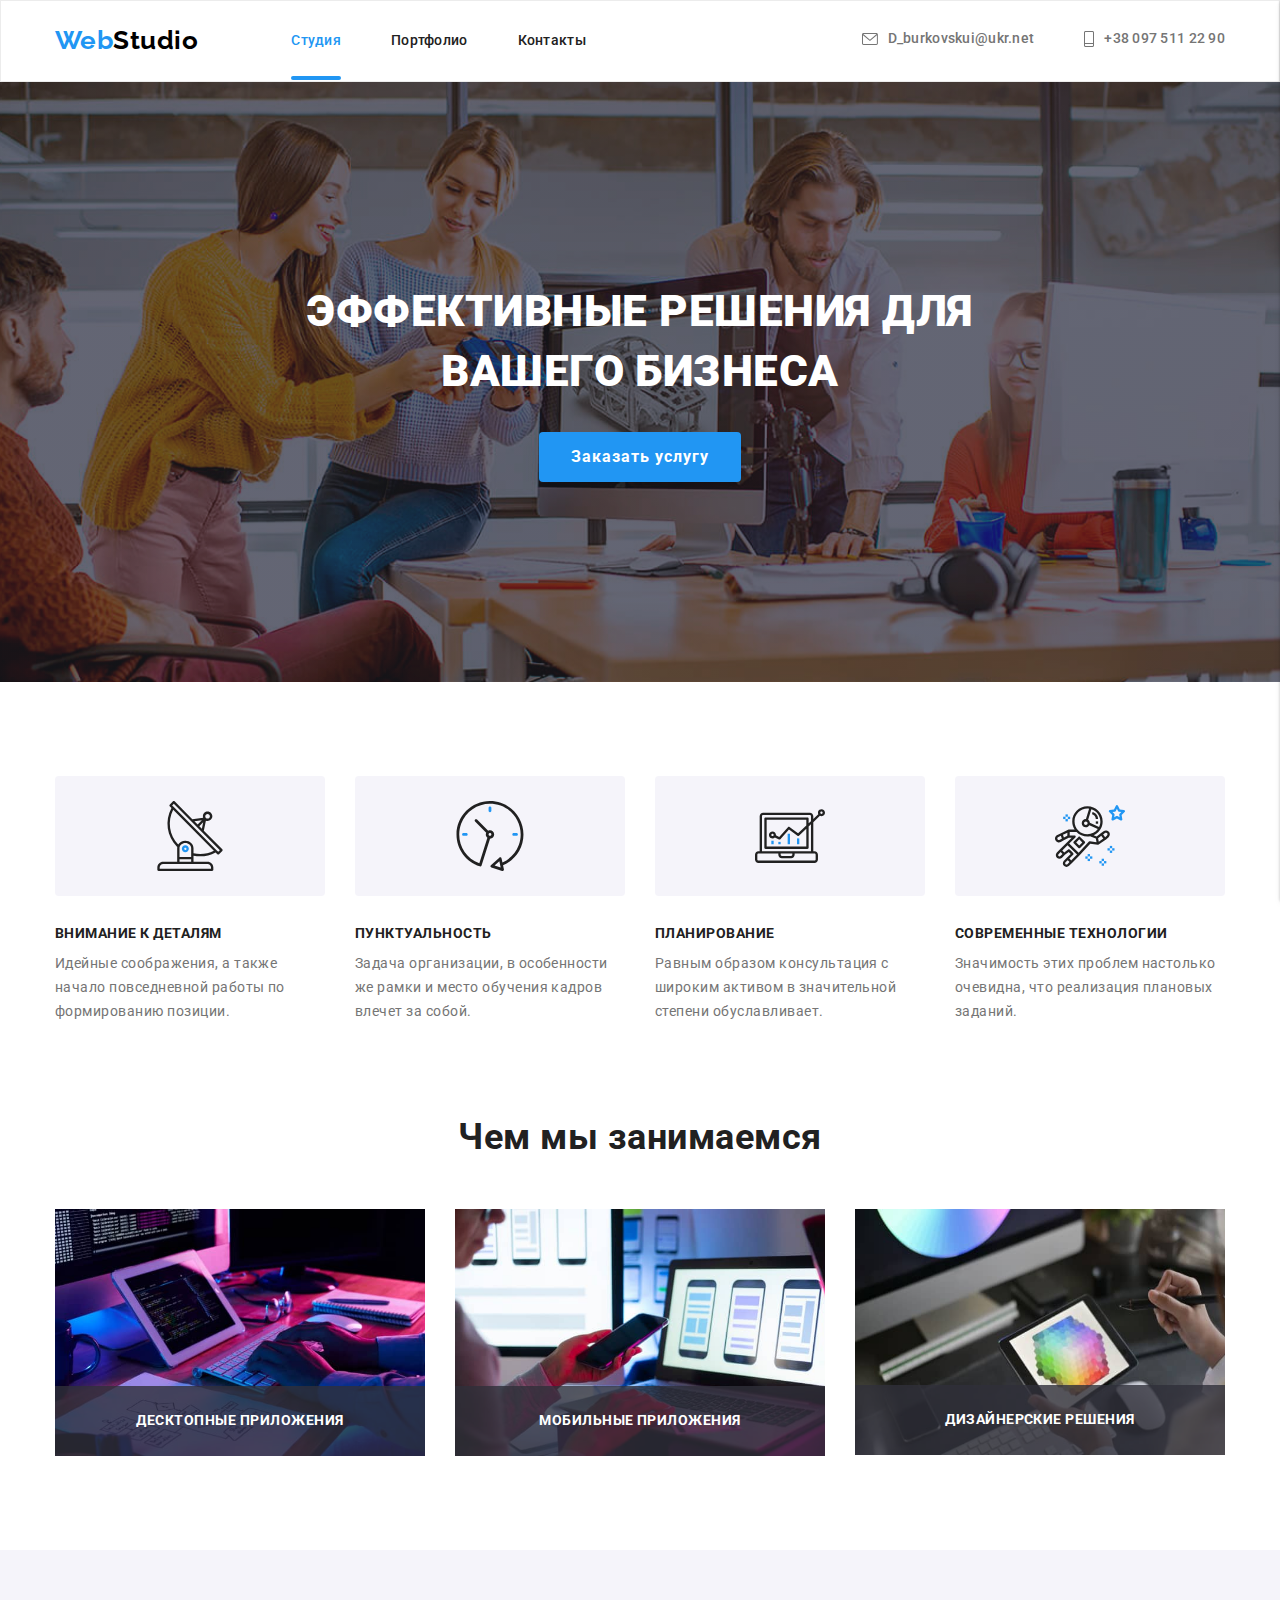
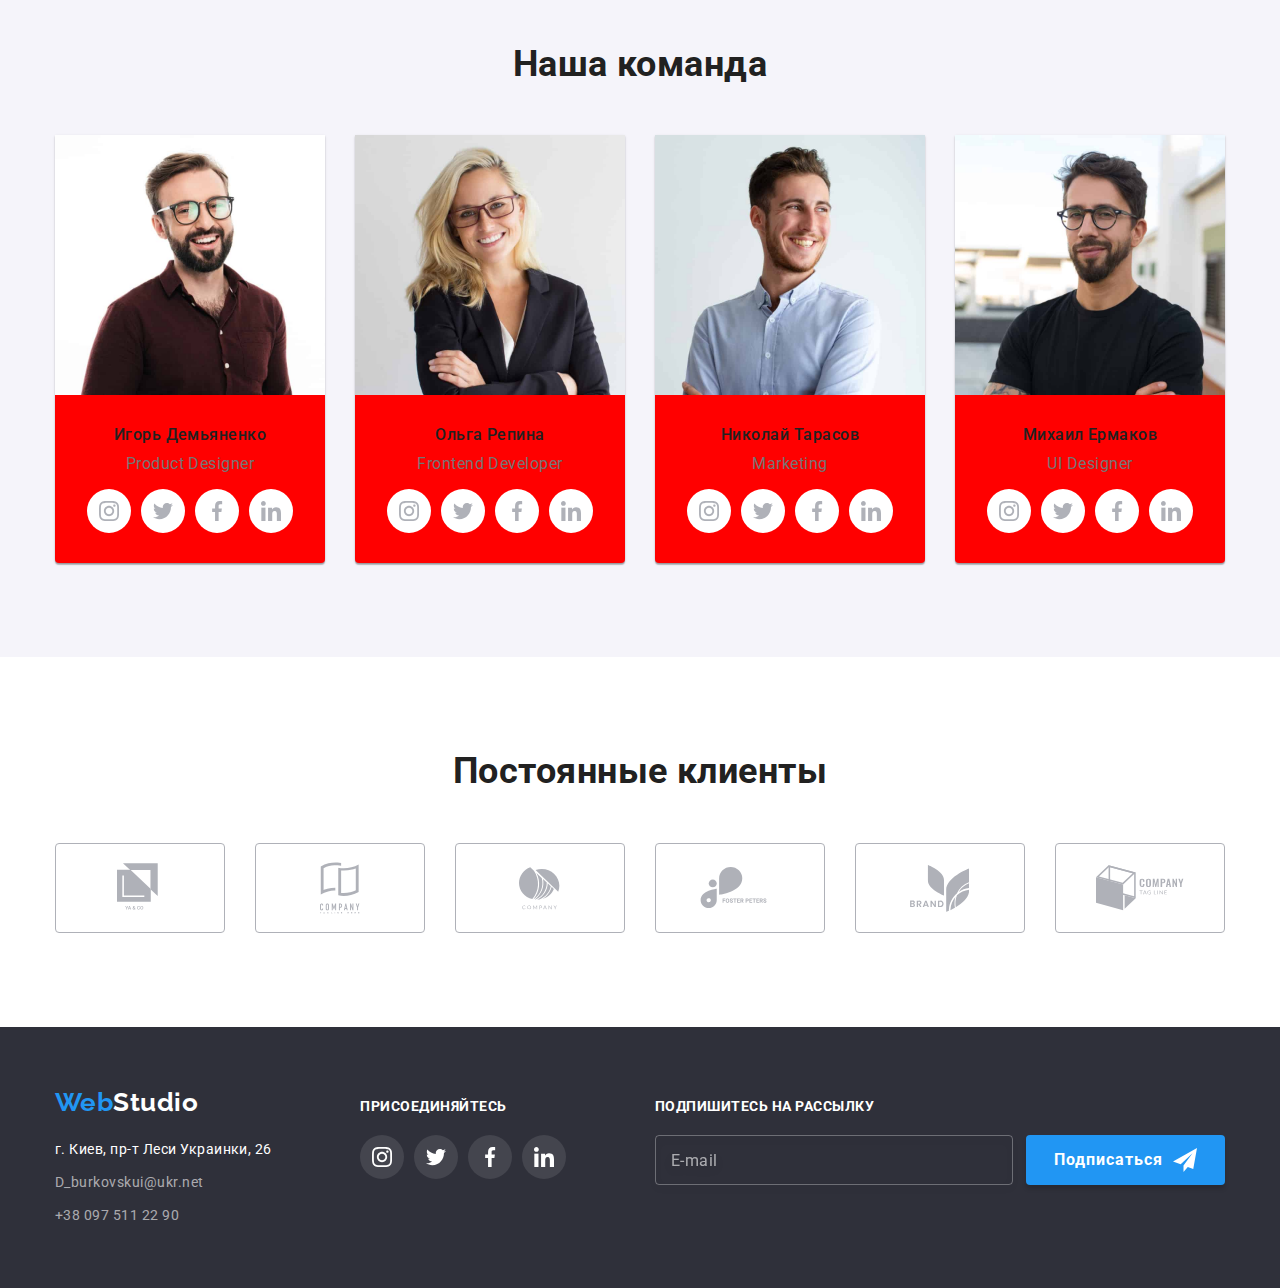
==== commit d681d520: "footer, header and all sections adapted" ====
--- a/index.html
+++ b/index.html
@@ -101,6 +101,7 @@
                   <li class="mobile-menu__social-item"><a class="mobile-menu__social-link" href="">LinkedIn</a></li>
                </ul>
             </div>
+
       <!-- Hero section page 1-->
 
       <main>
@@ -143,7 +144,7 @@
 
          <!-- Potfоlio section-->
 
-         <!-- <section class="portfolio section">
+         <section class="portfolio section">
 
             <div class="container">
                <h2 class="section-title portfolio__title">Чем мы занимаемся</h2>
@@ -174,7 +175,7 @@
                   </li>
                </ul>
             </div>
-         </section> -->
+         </section>
 
          <!-- Our team section -->
 
@@ -406,7 +407,7 @@
 
       <!-- Footer -->
 
-      <!-- <footer class="page-footer">
+      <footer class="page-footer">
          <div class="container page-footer__container">
             <div class="footer__address-part">
 
@@ -480,11 +481,11 @@
 
             </div>
          </div>
-      </footer> -->
+      </footer>
 
       <!-- Modal window -->
 
-      <!-- <div class="modal__backdrop is-hidden" data-modal>
+      <div class="modal__backdrop is-hidden" data-modal>
          <div class="modal">
             <button class="modal__close-button" data-modal-close>
                <svg class="modal__icon_exit">
@@ -536,7 +537,7 @@
                <button class="submit-button button" type="submit">Отправить</button>
             </form> 
          </div>
-      </div>-->
+      </div>
       <script src="./js/modal.js"></script>
       <script src="./js/menu.js"></script>
    </body>
--- a/css/main.min.css
+++ b/css/main.min.css
@@ -1,2 +1,2 @@
-html{box-sizing:border-box}*,*::before,*::after{box-sizing:inherit}html{line-height:1.15}body{margin:0}h1{font-size:2em;margin:0.67em 0}hr{box-sizing:content-box;height:0}pre{font-family:monospace, monospace;font-size:1em}a{-webkit-text-decoration-skip:objects}abbr[title]{text-decoration:underline dotted}b,strong{font-weight:bolder}code,kbd,samp{font-family:monospace, monospace;font-size:1em}small{font-size:80%}sub,sup{font-size:75%;line-height:0;position:relative;vertical-align:baseline}sub{bottom:-0.25em}sup{top:-0.5em}button,input,optgroup,select,textarea{font-family:inherit;font-size:100%;line-height:1.15;margin:0}button,select{text-transform:none}button,[type='reset'],[type='submit']{-webkit-appearance:button}button::-moz-focus-inner,[type='button']::-moz-focus-inner,[type='reset']::-moz-focus-inner,[type='submit']::-moz-focus-inner{border-style:none;padding:0}button:-moz-focusring,[type='button']:-moz-focusring,[type='reset']:-moz-focusring,[type='submit']:-moz-focusring{outline:1px dotted ButtonText}fieldset{padding:0.35em 0.75em 0.625em}legend{padding:0}progress{vertical-align:baseline}[type='number']::-webkit-inner-spin-button,[type='number']::-webkit-outer-spin-button{height:auto}[type='search']{-webkit-appearance:textfield;outline-offset:-2px}[type='search']::-webkit-search-cancel-button,[type='search']::-webkit-search-decoration{-webkit-appearance:none}::-webkit-file-upload-button{-webkit-appearance:button;font:inherit}details{display:block}summary{display:list-item}:root{--main-text-color: #212121;--auxiliary-text-color: #757575;--accent-text-color: #2196f3;--main-bg-color: #ffffff;--auxiliary-bg-color: #f5f4fa;--main-bg-section-color: #2f303a;--main-icon-color: #afb1b8;--logo-font: "Raleway", sans-serif;--main-text-font: "Roboto", sans-serif;--grid-item: 3;--animation: 2500ms cubic-bezier(0.4, 0, 0.2, 1)}.container{width:100%;padding-left:15px;padding-right:15px;margin-left:auto;margin-right:auto}@media screen and (min-width: 480px){.container{max-width:480px}}@media screen and (min-width: 768px){.container{max-width:768px}}@media screen and (min-width: 1200px){.container{max-width:1200px}}html{box-sizing:border-box}*,*::after,*::before{box-sizing:inherit}body{background-color:var(--main-bg-color);font-family:var(--main-text-font);color:var(--main-text-color);letter-spacing:0.03em}img{display:block;max-width:100%}.list{list-style:none;padding-left:0;margin-bottom:0}.visually-hidden{position:absolute !important;clip:rect(1px 1px 1px 1px);clip:rect(1px, 1px, 1px, 1px);padding:0 !important;border:0 !important;height:1px !important;width:1px !important;overflow:hidden}.mobile-menu--button{width:40px;height:40px;background-color:transparent;border:none;position:relative;top:0;right:0;z-index:105;display:block}@media screen and (min-width: 768px){.mobile-menu--button{display:none}}.icon-close{display:none}.is-open .icon-close{display:block}.is-open .icon-menu{display:none}.contacts__icon--phone{width:40px;height:40px}.mobile-menu{position:fixed;top:0;right:-100%;width:100%;height:100vh;display:flex;flex-direction:column;background:#ffffff;padding:48px 83px 48px 40px;box-shadow:0px 4px 8px rgba(0,0,0,0.04),0px 2px 4px rgba(0,0,0,0.08),0px 1px 3px rgba(0,0,0,0.16);transition:right 0.5s}.mobile-menu.is-open{right:0}.mobile-menu .navigation__list{flex-direction:column}.mobile-menu .navigation__item:not(:last-child){margin-bottom:32px}.mobile-menu .navigation__link{font-size:40px;line-height:1.18}.mobile-menu__social-list{padding-bottom:0;margin:0;list-style:none}.mobile-menu__social-list-position{display:flex;align-items:flex-end}.logo{font-family:var(--logo-font);font-weight:700;font-size:24px;line-height:1.16;color:var(--accent-text-color);text-decoration:none}@media screen and (min-width: 1200px){.logo{font-size:26px;line-height:1.19}}.button{font-size:16px;text-align:center;cursor:pointer;border:0;border-radius:4px;transition:color var(--animation),background-color var(--animation),box-shadow var(--animation)}.section-title{font-weight:700;font-size:36px;line-height:1.16;text-align:center;margin:0}.subtitle{font-weight:700;font-size:14px;line-height:1.14;text-transform:uppercase;color:var(--main-bg-color);margin:0}.socials{display:flex;list-style:none;padding-left:0;margin:0}.socials__item:not(:last-child){margin-right:10px}.socials__icon{width:20px;height:20px;fill:var(--main-icon-color)}.socials__link{display:flex;justify-content:center;align-items:center;width:44px;height:44px;background-color:var(--main-bg-color);border-radius:50%;transition:background-color var(--animation)}.socials__link:hover,.socials__link:focus{background-color:var(--accent-text-color)}.socials__link:hover .socials__icon,.socials__link:focus .socials__icon{fill:var(--main-bg-color)}.socials__link .socials__icon{transition:fill var(--animation)}.modal__backdrop{position:fixed;top:0;left:0;width:100%;height:100%;background-color:rgba(0,0,0,0.2);z-index:100;opacity:1;transition:opacity 500ms ease-out 200ms}.modal__backdrop.is-hidden{opacity:0;pointer-events:none;visibility:hidden}.modal{position:absolute;top:50%;left:50%;transform:translate(-50%, -50%) scale(1);width:100%;max-width:528px;min-height:581px;background:var(--main-bg-color);box-shadow:0px 1px 3px rgba(0,0,0,0.12),0px 1px 1px rgba(0,0,0,0.14),0px 2px 1px rgba(0,0,0,0.2);border-radius:4px;transition:transform 300ms ease-out 1ms}.is-hidden .modal{transform:translate(100%, 100%) scale(0.2)}.modal__close-button{position:absolute;top:8px;right:8px;display:flex;justify-content:center;align-items:center;width:30px;height:30px;background:var(--main-bg-color);border:1px solid rgba(0,0,0,0.1);border-radius:50%;cursor:pointer;transition:border-color var(--animation)}.modal__close-button:hover,.modal__close-button:focus{outline:none;border-color:var(--accent-text-color)}.modal__close-button:hover .modal__icon_exit,.modal__close-button:focus .modal__icon_exit{fill:var(--accent-text-color)}.modal__close-button .modal__icon_exit{width:18px;height:18px;transition:fill var(--animation)}.order-service-form{padding:40px}.form-group{margin-bottom:10px;position:relative;margin-top:4px}.order-service-form__title{font-weight:700;font-size:20px;line-height:1.15px;text-align:center;color:var(--main-text-color);margin:0;margin-bottom:12px}.order-service-form__label{font-weight:400;font-size:12px;line-height:1.17px;letter-spacing:0.01em;color:var(--auxiliary-text-color)}.modal__icon{position:absolute;top:50%;left:12px;width:18px;height:18px;transform:translateY(-50%);transition:fill var(--animation)}.order-service-form__input{width:100%;border:0;border:1px solid rgba(33,33,33,0.2);border-radius:4px;height:40px;padding:0 42px;transition:border-color var(--animation)}.order-service-form__input:focus+.modal__icon,.order-service-form__input:not(:placeholder-shown)+.modal__icon{fill:var(--accent-text-color)}.order-service-form__input:not(:placeholder-shown){border-color:var(--accent-text-color)}.order-service-form__input:focus{outline:none;border-color:var(--accent-text-color)}.order-service-form__feedback{width:100%;resize:none;border:1px solid rgba(33,33,33,0.2);border-radius:4px;margin-top:4px;padding:12px 16px 0;transition:border-color var(--animation)}.order-service-form__feedback::placeholder{font-weight:400;font-size:14px;line-height:1.14px;letter-spacing:0.01em;color:rgba(117,117,117,0.5)}.order-service-form__feedback:not(:placeholder-shown){border-color:var(--accent-text-color)}.order-service-form__feedback:focus{outline:none;border-color:var(--accent-text-color)}.submit-button{background-color:var(--accent-text-color);color:var(--main-bg-color);font-weight:700;line-height:1.88;letter-spacing:0.06em;box-shadow:0px 4px 4px rgba(0,0,0,0.15);padding:10px 55px;margin-top:30px;display:flex;margin-right:auto;margin-left:auto}.submit-button:focus,.submit-button:hover{background-color:var(--auxiliary-bg-color);color:var(--main-text-color)}.check{margin-top:20px;display:flex;justify-content:center;align-items:center;font-weight:400;font-size:14px;line-height:1.7;color:var(--auxiliary-text-color)}.modal__link--checkbox{font-weight:400;font-size:14px;line-height:1.71;text-decoration-line:underline;color:var(--accent-text-color);margin-left:3px}.check__input{position:absolute;width:1px;height:1px;margin:-1px;border:0;padding:0;clip:rect(0 0 0 0);overflow:hidden}.check__input:checked+.check__box{background-color:var(--accent-text-color);background-image:url(../images/svg-icons/icons/on.svg);background-repeat:no-repeat;background-size:cover;background-origin:border-box;border-color:var(--accent-text-color)}.check__box{display:inline-block;width:16px;height:15px;background-color:var(--main-bg-color);border:2px solid var(--main-text-color);border-radius:4px;margin-right:9px;cursor:pointer}.subscribes-form{margin-top:20px;display:flex;justify-content:space-between}.subscribes-form__button{font-weight:700;line-height:1.86;display:flex;align-items:center;justify-content:center;letter-spacing:0.06em;color:var(--main-bg-color);background-color:var(--accent-text-color);box-shadow:0px 4px 4px rgba(0,0,0,0.15);width:200px;height:50px;transition:color var(--animation),background-color var(--animation)}.subscribes-form__button:hover .submit__icon,.subscribes-form__button:focus .submit__icon{fill:currentColor}.subscribes-form__button:hover,.subscribes-form__button:focus{background-color:var(--auxiliary-bg-color);color:var(--main-text-color)}.subscribes-form__button .submit__icon{transition:fill var(--animation)}.submit__icon{width:24px;height:24px;fill:var(--main-bg-color)}.submit__icon--append{margin-left:10px}.subscribes-form__input{width:358px;height:50px;background-color:transparent;border:1px solid rgba(255,255,255,0.3);border-radius:4px;padding:15px;filter:drop-shadow(0px 4px 4px rgba(0,0,0,0.15));color:var(--main-bg-color)}.subscribes-form__input:-webkit-autofill,.subscribes-form__input:-webkit-autofill:hover,.subscribes-form__input:-webkit-autofill:focus{-webkit-text-fill-color:var(--main-bg-color);-webkit-box-shadow:0 0 0px 1000px var(--main-bg-section-color) inset}.subscribes-form__input::placeholder{font-weight:400;font-size:16px;line-height:1.25;letter-spacing:0.03em;color:rgba(255,255,255,0.6)}.filter-list{display:flex;justify-content:start;list-style:none;padding-left:0;margin:0;margin-bottom:40px}@media screen and (min-width: 768px){.filter-list{margin-bottom:30px;justify-content:center}}@media screen and (max-width: 767.98px){.filter-list{flex-wrap:wrap}}@media screen and (min-width: 1200px){.filter-list{margin-bottom:50px}}@media screen and (max-width: 767.98px){.filter-list__item{margin-bottom:15px}.filter-list__item:nth-last-child(-n+2){margin-bottom:0}}.filter-list__item:not(:last-child){margin-right:8px}.filter-list__button{font-size:16px;background-color:var(--auxiliary-bg-color);font-weight:500;line-height:1.63;letter-spacing:0.03em;padding:6px 22px}.filter-list__button:hover,.filter-list__button:focus{background-color:var(--accent-text-color);color:var(--main-bg-color);box-shadow:0px 3px 1px rgba(0,0,0,0.1),0px 1px 2px rgba(0,0,0,0.08),0px 2px 2px rgba(0,0,0,0.12)}.product__link{display:inline-block;cursor:pointer;transition:box-shadow var(--animation);text-decoration:none}.product__link:hover,.product__link:focus{box-sizing:border-box;box-shadow:0px 1px 1px rgba(0,0,0,0.12),0px 4px 4px rgba(0,0,0,0.06),1px 4px 6px rgba(0,0,0,0.16)}.product__link:hover .product__description,.product__link:focus .product__description{background-color:rgba(33,150,243,0.9);opacity:1;transform:translate(0, 0)}.thumb--overfolw-hidden{overflow:hidden}.product__description{position:absolute;top:0;left:0;transform:translate(0, 100%);opacity:0;width:100%;height:100%;padding:63px 24px;transition:transform var(--animation),opacity var(--animation),background-color var(--animation)}.product__text{font-weight:400;font-size:18px;line-height:1.5;color:var(--main-bg-color);margin:0}.product__meta{background-color:var(--main-bg-color);border:1px solid #eeeeee;padding:20px 24px}.product__name{font-weight:700;font-size:18px;line-height:2;letter-spacing:0.04em;color:var(--main-text-color);margin:0}.product__field{font-weight:400;font-size:16px;line-height:1.88;margin:0;margin-top:4px;color:var(--auxiliary-text-color)}.grid{display:flex;flex-wrap:wrap;padding:0;margin-left:-30px;margin-top:-30px}.grid-item{flex-basis:calc((100% - 30px * var(--grid-item)) / var(--grid-item));margin-left:30px;margin-top:30px}.section{padding-bottom:60px}@media screen and (min-width: 1200px){.section{padding-bottom:94px}}.page-header{padding-top:16px;padding-bottom:16px;border:1px solid #ececec}@media screen and (max-width: 1199.98px){.page-header{padding:0}}@media screen and (min-width: 1200px){.page-header{padding-top:24px;padding-bottom:25px;border:1px solid #ececec}}.page-header__container{display:flex;justify-content:flex-end;align-items:center}@media screen and (max-width: 767.98px){.page-header__container{justify-content:space-between}}@media screen and (min-width: 768px) and (max-width: 1199.98px){.page-header__logo{margin-right:88px}}@media screen and (min-width: 1200px){.page-header__logo{margin-right:93px}}.logo--black-color{color:#000000}.logo--inverse{color:var(--main-bg-color)}.navigation__list{display:inline-flex;list-style:none;padding-left:0;margin:0}.navigation__item:not(:last-child){margin-right:50px}.navigation__link{font-weight:500;font-size:14px;line-height:1.14;letter-spacing:0.02em;color:var(--main-text-color);position:relative;text-decoration:none;transition:color var(--animation)}.navigation__link:hover,.navigation__link:focus{color:var(--accent-text-color)}.navigation__link--pseudo-element::after{content:"";width:100%;height:4px;border-radius:2px;background-color:var(--accent-text-color);position:absolute;bottom:-32px;left:0;opacity:0;transition:opacity var(--animation)}.navigation__link--pseudo-element:hover::after,.navigation__link--pseudo-element:focus::after{opacity:1}.navigation__link--pseudo-element:hover,.navigation__link--pseudo-element:focus{color:var(--accent-text-color)}.navigation__link--current{color:var(--accent-text-color);position:relative}.navigation__link--current::after{content:"";width:100%;height:4px;border-radius:2px;background-color:var(--accent-text-color);position:absolute;bottom:-32px;left:0;opacity:1}.navigation{display:flex;align-items:center;margin-right:auto}@media screen and (max-width: 767.98px){.header__navigation--wrap{display:none}}.contacts{display:inline-flex;list-style:none;padding:0;margin:0}@media screen and (max-width: 1199.98px){.contacts{flex-direction:column;margin-left:auto;padding-top:21px;padding-bottom:21px}}@media screen and (min-width: 768px) and (max-width: 1199.98px){.contacts__item:not(:last-child){margin-bottom:10px}}@media screen and (min-width: 1200px){.contacts__item:not(:last-child){margin-right:50px}}.contacts__link{display:flex;align-items:center;font-weight:500;font-size:14px;line-height:1.14;letter-spacing:0.02em;color:var(--auxiliary-text-color);transition:color var(--animation);text-decoration:none}.contacts__link:hover,.contacts__link:focus{color:var(--accent-text-color)}.contacts__link:hover .contacts__icon--phone,.contacts__link:focus .contacts__icon--phone,.contacts__link:hover .contacts__icon--mail,.contacts__link:focus .contacts__icon--mail{fill:var(--accent-text-color)}.contacts__link .contacts__icon--mail{width:16px;height:12px;margin-right:10px;fill:currentColor;transition:fill var(--animation)}.contacts__link .contacts__icon--phone{width:10px;height:16px;margin-right:10px;fill:currentColor;transition:fill var(--animation)}@media screen and (max-width: 767.98px){.header__contacts--wrap{display:none}}.hero{background-image:linear-gradient(to right, rgba(47,48,58,0.4), rgba(47,48,58,0.4)),url(../images/background-image.png);background-repeat:no-repeat;background-position:center;background-size:cover;background-color:#c4c4c4;padding-bottom:118px;padding-top:118px}@media screen and (min-width: 1200px){.hero{padding-bottom:200px;padding-top:200px}}.hero,.hero__content{margin-right:auto;margin-left:auto;text-align:center}.hero__content{max-width:360px}@media screen and (min-width: 1200px){.hero__content{max-width:696px}}.hero__title{font-weight:900;text-transform:uppercase;color:var(--main-bg-color);margin:0;text-align:center;font-size:26px;line-height:1.62}@media screen and (min-width: 1200px){.hero__title{width:696px;font-size:44px;line-height:1.36}}.button__hero{font-size:16px;background-color:var(--accent-text-color);color:var(--main-bg-color);font-weight:700;line-height:1.88;letter-spacing:0.06em;box-shadow:0px 4px 4px rgba(0,0,0,0.15);padding:10px 32px;margin:30px auto 0}.button__hero:hover,.button__hero:focus{background-color:var(--auxiliary-bg-color);color:var(--main-text-color)}.advantages{padding-top:60px}@media screen and (min-width: 1200px){.advantages{padding-top:94px}}.advantages__title{font-weight:700;font-size:14px;line-height:1.14;text-transform:uppercase;margin:0}@media screen and (max-width: 767.98px){.advantages__title{text-align:center}}.advantages__grid-item{--grid-item: 1}@media screen and (min-width: 768px){.advantages__grid-item{--grid-item: 2}}@media screen and (min-width: 1200px){.advantages__grid-item{--grid-item: 4}}.advantages__text{font-weight:400;font-size:14px;line-height:1.71;color:var(--auxiliary-text-color);margin:0;margin-top:10px}.advantages__item::before{display:block;content:"";height:120px;margin-bottom:30px;background-color:var(--auxiliary-bg-color);background-repeat:no-repeat;background-position:center;border-radius:4px}.antenna-icon::before{background-image:url("../images/images-features-section/antenna.svg")}.clock-icon::before{background-image:url("../images/images-features-section/clock.svg")}.diagram-icon::before{background-image:url("../images/images-features-section/diagram.svg")}.astronaut-icon::before{background-image:url("../images/images-features-section/astronaut.svg")}.portfolio__title{margin-bottom:50px}.thumb{position:relative}.portfolio__description{position:absolute;bottom:0;left:0;width:100%;height:70px;background-color:rgba(47,48,58,0.8);display:flex;justify-content:center;align-items:center}.our-team{background-color:var(--auxiliary-bg-color);padding-top:60px}@media screen and (min-width: 1200px){.our-team{padding-top:94px}}.our-team__title{margin-bottom:30px}@media screen and (min-width: 1200px){.our-team__title{margin-bottom:50px}}.our-team__grid-item{--grid-item: 1}@media screen and (min-width: 768px){.our-team__grid-item{--grid-item: 2}}@media screen and (min-width: 1200px){.our-team__grid-item{--grid-item: 4}}.our-team__item{background:red;box-shadow:0px 1px 3px rgba(0,0,0,0.12),0px 1px 1px rgba(0,0,0,0.14),0px 2px 1px rgba(0,0,0,0.2);border-radius:0px 0px 4px 4px}.team-member__meta{padding-bottom:30px;padding-top:30px}.team-member__name{font-weight:500;font-size:16px;line-height:1.19;text-align:center;padding-bottom:10px;margin:0}.team-member__profession{font-weight:400;font-size:16px;line-height:1.19;text-align:center;color:var(--auxiliary-text-color);padding-bottom:16px;margin:0}.our-team__socials{justify-content:center}.regular-customers__grid-item{--grid-item: 2}@media screen and (min-width: 768px){.regular-customers__grid-item{--grid-item: 3}}@media screen and (min-width: 1200px){.regular-customers__grid-item{--grid-item: 6}}.regular-customers__title{padding-top:60px;margin-bottom:30px}@media screen and (min-width: 1200px){.regular-customers__title{padding-top:94px;margin-bottom:50px}}.regular-customers__list{list-style:none;padding-left:0;margin-bottom:0}.regular-customers__list li:nth-child(1) svg{width:45px;height:50px}.regular-customers__list li:nth-child(2) svg{width:40px;height:52px}.regular-customers__list li:nth-child(3) svg{width:41px;height:43px}.regular-customers__list li:nth-child(4) svg{width:80px;height:42px}.regular-customers__list li:nth-child(5) svg{width:59px;height:47px}.regular-customers__list li:nth-child(6) svg{width:88px;height:46px}.regular-customers__link{display:flex;justify-content:center;align-items:center;height:90px;fill:var(--main-icon-color);background-color:var(--main-bg-color);border:1px solid var(--main-icon-color);border-radius:4px;transition:fill var(--animation),border var(--animation)}.regular-customers__link:hover,.regular-customers__link:focus{--main-icon-color: var(--accent-text-color)}.page-footer__address-part,.page-footer__socials-part{flex-basis:calc((50% - 45px) / 2)}.page-footer__form-part{flex-basis:calc(50% - 15px)}.page-footer{background-color:var(--main-bg-section-color)}.page-footer__container{display:flex;justify-content:space-between;align-items:baseline}.page-footer__logo{display:inline-block;padding-top:60px;padding-bottom:20px}.address__link{font-style:normal;font-weight:400;font-size:14px;line-height:1.71;color:rgba(255,255,255,0.6);text-decoration:none;transition:color var(--animation)}.address__link:hover,.address__link:focus,.address__link:hover,.address__link:focus{color:var(--accent-text-color)}.address__link--white-color{color:var(--main-bg-color)}.address__list{padding-bottom:57px;list-style:none;padding-left:0;margin:0}.address__item:not(:first-child){margin-top:9px}.page-footer__socials{margin-top:20px}.socials__icon--notfillchange{fill:var(--main-bg-color)}.socials__link--bgcgrey{background-color:rgba(255,255,255,0.1)}.socials__link--bgcgrey:hover,.socials__link--bgcgrey:focus{background-color:var(--accent-text-color)}.portfolio-page{padding-top:60px}@media screen and (min-width: 1200px){.portfolio-page{padding-top:94px}}.product-list{list-style:none;padding-left:0;margin-bottom:0}.portfolio-page__item{--grid-item: 1}@media screen and (min-width: 768px){.portfolio-page__item{--grid-item: 2}}@media screen and (min-width: 1200px){.portfolio-page__item{--grid-item: 3}}
+html{box-sizing:border-box}*,*::before,*::after{box-sizing:inherit}html{line-height:1.15}body{margin:0}h1{font-size:2em;margin:0.67em 0}hr{box-sizing:content-box;height:0}pre{font-family:monospace, monospace;font-size:1em}a{-webkit-text-decoration-skip:objects}abbr[title]{text-decoration:underline dotted}b,strong{font-weight:bolder}code,kbd,samp{font-family:monospace, monospace;font-size:1em}small{font-size:80%}sub,sup{font-size:75%;line-height:0;position:relative;vertical-align:baseline}sub{bottom:-0.25em}sup{top:-0.5em}button,input,optgroup,select,textarea{font-family:inherit;font-size:100%;line-height:1.15;margin:0}button,select{text-transform:none}button,[type='reset'],[type='submit']{-webkit-appearance:button}button::-moz-focus-inner,[type='button']::-moz-focus-inner,[type='reset']::-moz-focus-inner,[type='submit']::-moz-focus-inner{border-style:none;padding:0}button:-moz-focusring,[type='button']:-moz-focusring,[type='reset']:-moz-focusring,[type='submit']:-moz-focusring{outline:1px dotted ButtonText}fieldset{padding:0.35em 0.75em 0.625em}legend{padding:0}progress{vertical-align:baseline}[type='number']::-webkit-inner-spin-button,[type='number']::-webkit-outer-spin-button{height:auto}[type='search']{-webkit-appearance:textfield;outline-offset:-2px}[type='search']::-webkit-search-cancel-button,[type='search']::-webkit-search-decoration{-webkit-appearance:none}::-webkit-file-upload-button{-webkit-appearance:button;font:inherit}details{display:block}summary{display:list-item}:root{--main-text-color: #212121;--auxiliary-text-color: #757575;--accent-text-color: #2196f3;--main-bg-color: #ffffff;--auxiliary-bg-color: #f5f4fa;--main-bg-section-color: #2f303a;--main-icon-color: #afb1b8;--logo-font: "Raleway", sans-serif;--main-text-font: "Roboto", sans-serif;--grid-item: 3;--animation: 2500ms cubic-bezier(0.4, 0, 0.2, 1)}.container{width:100%;padding-left:15px;padding-right:15px;margin-left:auto;margin-right:auto}@media screen and (min-width: 480px){.container{max-width:480px}}@media screen and (min-width: 768px){.container{max-width:768px}}@media screen and (min-width: 1200px){.container{max-width:1200px}}html{box-sizing:border-box}*,*::after,*::before{box-sizing:inherit}body{background-color:var(--main-bg-color);font-family:var(--main-text-font);color:var(--main-text-color);letter-spacing:0.03em}img{display:block;max-width:100%}.list{list-style:none;padding-left:0;margin-bottom:0}.visually-hidden{position:absolute !important;clip:rect(1px 1px 1px 1px);clip:rect(1px, 1px, 1px, 1px);padding:0 !important;border:0 !important;height:1px !important;width:1px !important;overflow:hidden}.mobile-menu--button{width:40px;height:40px;background-color:transparent;border:none;position:relative;top:0;right:0;z-index:105;display:block}@media screen and (min-width: 768px){.mobile-menu--button{display:none}}.icon-close{display:none}.is-open .icon-close{display:block}.is-open .icon-menu{display:none}.contacts__icon--phone{width:40px;height:40px}.mobile-menu{position:fixed;top:0;right:-100%;width:100%;height:100vh;z-index:100;display:flex;flex-direction:column;background:#ffffff;padding:48px 83px 48px 40px;box-shadow:0px 4px 8px rgba(0,0,0,0.04),0px 2px 4px rgba(0,0,0,0.08),0px 1px 3px rgba(0,0,0,0.16);transition:right 0.5s}.mobile-menu.is-open{right:0}.mobile-menu .navigation__list{flex-direction:column}.mobile-menu .navigation__item:not(:last-child){margin-bottom:32px}.mobile-menu .navigation__link{font-size:40px;line-height:1.18}.mobile-menu__social-list{padding-bottom:0;margin:0;list-style:none}.mobile-menu__social-list-position{display:flex;align-items:flex-end}.logo{font-family:var(--logo-font);font-weight:700;font-size:24px;line-height:1.16;color:var(--accent-text-color);text-decoration:none}@media screen and (min-width: 1200px){.logo{font-size:26px;line-height:1.19}}.button{font-size:16px;text-align:center;cursor:pointer;border:0;border-radius:4px;transition:color var(--animation),background-color var(--animation),box-shadow var(--animation)}.section-title{font-weight:700;font-size:28px;line-height:1.18;text-align:center;margin:0}@media screen and (min-width: 1200px){.section-title{font-size:36px;line-height:1.16}}.subtitle{font-weight:700;font-size:14px;line-height:1.14;text-transform:uppercase;color:var(--main-bg-color);margin:0}.socials{display:flex;list-style:none;padding-left:0;margin:0}.socials__item:not(:last-child){margin-right:10px}.socials__icon{width:20px;height:20px;fill:var(--main-icon-color)}.socials__link{display:flex;justify-content:center;align-items:center;width:44px;height:44px;background-color:var(--main-bg-color);border-radius:50%;transition:background-color var(--animation)}.socials__link:hover,.socials__link:focus{background-color:var(--accent-text-color)}.socials__link:hover .socials__icon,.socials__link:focus .socials__icon{fill:var(--main-bg-color)}.socials__link .socials__icon{transition:fill var(--animation)}.modal__backdrop{position:fixed;top:0;left:0;width:100%;height:100%;padding:94px 15px;background-color:rgba(0,0,0,0.2);z-index:100;opacity:1;transition:opacity 500ms ease-out 200ms}.modal__backdrop.is-hidden{opacity:0;pointer-events:none;visibility:hidden}.modal{position:absolute;top:50%;left:50%;transform:translate(-50%, -50%) scale(1);width:100%;max-width:528px;min-height:581px;background:var(--main-bg-color);box-shadow:0px 1px 3px rgba(0,0,0,0.12),0px 1px 1px rgba(0,0,0,0.14),0px 2px 1px rgba(0,0,0,0.2);border-radius:4px;transition:transform 300ms ease-out 1ms}.is-hidden .modal{transform:translate(100%, 100%) scale(0.2)}.modal__close-button{position:absolute;top:8px;right:8px;display:flex;justify-content:center;align-items:center;width:30px;height:30px;background:var(--main-bg-color);border:1px solid rgba(0,0,0,0.1);border-radius:50%;cursor:pointer;transition:border-color var(--animation)}.modal__close-button:hover,.modal__close-button:focus{outline:none;border-color:var(--accent-text-color)}.modal__close-button:hover .modal__icon_exit,.modal__close-button:focus .modal__icon_exit{fill:var(--accent-text-color)}.modal__close-button .modal__icon_exit{width:18px;height:18px;transition:fill var(--animation)}.order-service-form{padding:40px}.form-group{margin-bottom:10px;position:relative;margin-top:4px}.order-service-form__title{font-weight:700;font-size:20px;line-height:1.5px;text-align:center;color:var(--main-text-color);margin:0;padding:0;margin-bottom:12px}@media screen and (min-width: 1200px){.order-service-form__title{line-height:1.15}}.order-service-form__label{font-weight:400;font-size:12px;line-height:1.17px;letter-spacing:0.01em;color:var(--auxiliary-text-color)}.modal__icon{position:absolute;top:50%;left:12px;width:18px;height:18px;transform:translateY(-50%);transition:fill var(--animation)}.order-service-form__input{width:100%;border:0;border:1px solid rgba(33,33,33,0.2);border-radius:4px;height:40px;padding:0 42px;transition:border-color var(--animation)}.order-service-form__input:focus+.modal__icon,.order-service-form__input:not(:placeholder-shown)+.modal__icon{fill:var(--accent-text-color)}.order-service-form__input:not(:placeholder-shown){border-color:var(--accent-text-color)}.order-service-form__input:focus{outline:none;border-color:var(--accent-text-color)}.order-service-form__feedback{width:100%;resize:none;border:1px solid rgba(33,33,33,0.2);border-radius:4px;margin-top:4px;padding:12px 16px 0;transition:border-color var(--animation)}.order-service-form__feedback::placeholder{font-weight:400;font-size:14px;line-height:1.14px;letter-spacing:0.01em;color:rgba(117,117,117,0.5)}.order-service-form__feedback:not(:placeholder-shown){border-color:var(--accent-text-color)}.order-service-form__feedback:focus{outline:none;border-color:var(--accent-text-color)}.submit-button{background-color:var(--accent-text-color);color:var(--main-bg-color);font-weight:700;line-height:1.88;letter-spacing:0.06em;box-shadow:0px 4px 4px rgba(0,0,0,0.15);padding:10px 55px;margin-top:30px;display:flex;margin-right:auto;margin-left:auto}.submit-button:focus,.submit-button:hover{background-color:var(--auxiliary-bg-color);color:var(--main-text-color)}.check{margin-top:20px;display:flex;justify-content:center;align-items:center;font-weight:400;font-size:14px;line-height:1.7;color:var(--auxiliary-text-color)}.modal__link--checkbox{font-weight:400;font-size:14px;line-height:1.71;text-decoration-line:underline;color:var(--accent-text-color);margin-left:3px}.check__input{position:absolute;width:1px;height:1px;margin:-1px;border:0;padding:0;clip:rect(0 0 0 0);overflow:hidden}.check__input:checked+.check__box{background-color:var(--accent-text-color);background-image:url(../images/svg-icons/icons/on.svg);background-repeat:no-repeat;background-size:cover;background-origin:border-box;border-color:var(--accent-text-color)}.check__box{display:inline-block;width:16px;height:15px;background-color:var(--main-bg-color);border:2px solid var(--main-text-color);border-radius:4px;margin-right:9px;cursor:pointer}.subscribes-form{margin-top:20px}@media screen and (min-width: 1200px){.subscribes-form{display:flex;justify-content:space-between}}.subscribes-form__button{font-weight:700;line-height:1.86;display:flex;align-items:center;justify-content:center;letter-spacing:0.06em;color:var(--main-bg-color);background-color:var(--accent-text-color);box-shadow:0px 4px 4px rgba(0,0,0,0.15);padding:10px 28px;transition:color var(--animation),background-color var(--animation)}@media screen and (min-width: 100px) and (max-width: 1199.98px){.subscribes-form__button{margin-left:auto;margin-right:auto}}.subscribes-form__button:hover .submit__icon,.subscribes-form__button:focus .submit__icon{fill:currentColor}.subscribes-form__button:hover,.subscribes-form__button:focus{background-color:var(--auxiliary-bg-color);color:var(--main-text-color)}.subscribes-form__button .submit__icon{transition:fill var(--animation)}.submit__icon{width:24px;height:24px;fill:var(--main-bg-color)}.submit__icon--append{margin-left:10px}.subscribes-form__input{width:100%;height:50px;background-color:transparent;border:1px solid rgba(255,255,255,0.3);border-radius:4px;padding:15px;filter:drop-shadow(0px 4px 4px rgba(0,0,0,0.15));color:var(--main-bg-color)}@media screen and (min-width: 768px){.subscribes-form__input{width:450px}}@media screen and (max-width: 1199.98px){.subscribes-form__input{margin-bottom:20px}}@media screen and (min-width: 1200px){.subscribes-form__input{width:358px}}.subscribes-form__input:-webkit-autofill,.subscribes-form__input:-webkit-autofill:hover,.subscribes-form__input:-webkit-autofill:focus{-webkit-text-fill-color:var(--main-bg-color);-webkit-box-shadow:0 0 0px 1000px var(--main-bg-section-color) inset}.subscribes-form__input::placeholder{font-weight:400;font-size:16px;line-height:1.25;letter-spacing:0.03em;color:rgba(255,255,255,0.6)}.filter-list{display:flex;justify-content:start;list-style:none;padding-left:0;margin:0;margin-bottom:40px}@media screen and (min-width: 768px){.filter-list{margin-bottom:30px;justify-content:center}}@media screen and (max-width: 767.98px){.filter-list{flex-wrap:wrap}}@media screen and (min-width: 1200px){.filter-list{margin-bottom:50px}}@media screen and (max-width: 767.98px){.filter-list__item{margin-bottom:15px}.filter-list__item:nth-last-child(-n+2){margin-bottom:0}}.filter-list__item:not(:last-child){margin-right:8px}.filter-list__button{font-size:16px;background-color:var(--auxiliary-bg-color);font-weight:500;line-height:1.63;letter-spacing:0.03em;padding:6px 22px}.filter-list__button:hover,.filter-list__button:focus{background-color:var(--accent-text-color);color:var(--main-bg-color);box-shadow:0px 3px 1px rgba(0,0,0,0.1),0px 1px 2px rgba(0,0,0,0.08),0px 2px 2px rgba(0,0,0,0.12)}.product__link{display:inline-block;cursor:pointer;transition:box-shadow var(--animation);text-decoration:none}.product__link:hover,.product__link:focus{box-sizing:border-box;box-shadow:0px 1px 1px rgba(0,0,0,0.12),0px 4px 4px rgba(0,0,0,0.06),1px 4px 6px rgba(0,0,0,0.16)}.product__link:hover .product__description,.product__link:focus .product__description{background-color:rgba(33,150,243,0.9);opacity:1;transform:translate(0, 0)}.thumb--overfolw-hidden{overflow:hidden}.product__description{position:absolute;top:0;left:0;transform:translate(0, 100%);opacity:0;width:100%;height:100%;padding:63px 24px;transition:transform var(--animation),opacity var(--animation),background-color var(--animation)}.product__text{font-weight:400;font-size:18px;line-height:1.5;color:var(--main-bg-color);margin:0}.product__meta{background-color:var(--main-bg-color);border:1px solid #eeeeee;padding:20px 24px}.product__name{font-weight:700;font-size:18px;line-height:2;letter-spacing:0.04em;color:var(--main-text-color);margin:0}.product__field{font-weight:400;font-size:16px;line-height:1.88;margin:0;margin-top:4px;color:var(--auxiliary-text-color)}.grid{display:flex;flex-wrap:wrap;padding:0;margin-left:-30px;margin-top:-30px}.grid-item{flex-basis:calc((100% - 30px * var(--grid-item)) / var(--grid-item));margin-left:30px;margin-top:30px}.section{padding-bottom:60px}@media screen and (min-width: 1200px){.section{padding-bottom:94px}}.page-header{padding-top:16px;padding-bottom:16px;border:1px solid #ececec}@media screen and (max-width: 1199.98px){.page-header{padding:0}}@media screen and (min-width: 1200px){.page-header{padding-top:24px;padding-bottom:25px;border:1px solid #ececec}}.page-header__container{display:flex;justify-content:flex-end;align-items:center}@media screen and (max-width: 767.98px){.page-header__container{justify-content:space-between}}@media screen and (min-width: 768px) and (max-width: 1199.98px){.page-header__logo{margin-right:88px}}@media screen and (min-width: 1200px){.page-header__logo{margin-right:93px}}.logo--black-color{color:#000000}.logo--inverse{color:var(--main-bg-color)}.navigation__list{display:inline-flex;list-style:none;padding-left:0;margin:0}.navigation__item:not(:last-child){margin-right:50px}.navigation__link{font-weight:500;font-size:14px;line-height:1.14;letter-spacing:0.02em;color:var(--main-text-color);position:relative;text-decoration:none;transition:color var(--animation)}.navigation__link:hover,.navigation__link:focus{color:var(--accent-text-color)}.navigation__link--pseudo-element::after{content:"";width:100%;height:4px;border-radius:2px;background-color:var(--accent-text-color);position:absolute;bottom:-32px;left:0;opacity:0;transition:opacity var(--animation)}.navigation__link--pseudo-element:hover::after,.navigation__link--pseudo-element:focus::after{opacity:1}.navigation__link--pseudo-element:hover,.navigation__link--pseudo-element:focus{color:var(--accent-text-color)}.navigation__link--current{color:var(--accent-text-color);position:relative}.navigation__link--current::after{content:"";width:100%;height:4px;border-radius:2px;background-color:var(--accent-text-color);position:absolute;bottom:-32px;left:0;opacity:1}.navigation{display:flex;align-items:center;margin-right:auto}@media screen and (max-width: 767.98px){.header__navigation--wrap{display:none}}.contacts{display:inline-flex;list-style:none;padding:0;margin:0}@media screen and (max-width: 1199.98px){.contacts{flex-direction:column;margin-left:auto;padding-top:21px;padding-bottom:21px}}@media screen and (min-width: 768px) and (max-width: 1199.98px){.contacts__item:not(:last-child){margin-bottom:10px}}@media screen and (min-width: 1200px){.contacts__item:not(:last-child){margin-right:50px}}.contacts__link{display:flex;align-items:center;font-weight:500;font-size:14px;line-height:1.14;letter-spacing:0.02em;color:var(--auxiliary-text-color);transition:color var(--animation);text-decoration:none}.contacts__link:hover,.contacts__link:focus{color:var(--accent-text-color)}.contacts__link:hover .contacts__icon--phone,.contacts__link:focus .contacts__icon--phone,.contacts__link:hover .contacts__icon--mail,.contacts__link:focus .contacts__icon--mail{fill:var(--accent-text-color)}.contacts__link .contacts__icon--mail{width:16px;height:12px;margin-right:10px;fill:currentColor;transition:fill var(--animation)}.contacts__link .contacts__icon--phone{width:10px;height:16px;margin-right:10px;fill:currentColor;transition:fill var(--animation)}@media screen and (max-width: 767.98px){.header__contacts--wrap{display:none}}.hero{background-image:linear-gradient(to right, rgba(47,48,58,0.4), rgba(47,48,58,0.4)),url(../images/background-image.png);background-repeat:no-repeat;background-position:center;background-size:cover;background-color:#c4c4c4;padding-bottom:118px;padding-top:118px}@media screen and (min-width: 1200px){.hero{padding-bottom:200px;padding-top:200px}}.hero,.hero__content{margin-right:auto;margin-left:auto;text-align:center}.hero__content{max-width:360px}@media screen and (min-width: 1200px){.hero__content{max-width:696px}}.hero__title{font-weight:900;text-transform:uppercase;color:var(--main-bg-color);margin:0;text-align:center;font-size:26px;line-height:1.62}@media screen and (min-width: 1200px){.hero__title{width:696px;font-size:44px;line-height:1.36}}.button__hero{font-size:16px;background-color:var(--accent-text-color);color:var(--main-bg-color);font-weight:700;line-height:1.88;letter-spacing:0.06em;box-shadow:0px 4px 4px rgba(0,0,0,0.15);padding:10px 32px;margin:30px auto 0}.button__hero:hover,.button__hero:focus{background-color:var(--auxiliary-bg-color);color:var(--main-text-color)}.advantages{padding-top:60px}@media screen and (min-width: 1200px){.advantages{padding-top:94px}}.advantages__title{font-weight:700;font-size:14px;line-height:1.14;text-transform:uppercase;margin:0}@media screen and (max-width: 767.98px){.advantages__title{text-align:center}}.advantages__grid-item{--grid-item: 1}@media screen and (min-width: 768px){.advantages__grid-item{--grid-item: 2}}@media screen and (min-width: 1200px){.advantages__grid-item{--grid-item: 4}}.advantages__text{font-weight:400;font-size:14px;line-height:1.71;color:var(--auxiliary-text-color);margin:0;margin-top:10px}.advantages__item::before{display:block;content:"";height:120px;margin-bottom:30px;background-color:var(--auxiliary-bg-color);background-repeat:no-repeat;background-position:center;border-radius:4px}.antenna-icon::before{background-image:url("../images/images-features-section/antenna.svg")}.clock-icon::before{background-image:url("../images/images-features-section/clock.svg")}.diagram-icon::before{background-image:url("../images/images-features-section/diagram.svg")}.astronaut-icon::before{background-image:url("../images/images-features-section/astronaut.svg")}@media screen and (max-width: 1199.98px){.portfolio{display:none}}.portfolio__title{margin-bottom:50px}.thumb{position:relative}.portfolio__description{position:absolute;bottom:0;left:0;width:100%;height:70px;background-color:rgba(47,48,58,0.8);display:flex;justify-content:center;align-items:center}.our-team{background-color:var(--auxiliary-bg-color);padding-top:60px}@media screen and (min-width: 1200px){.our-team{padding-top:94px}}.our-team__title{margin-bottom:30px}@media screen and (min-width: 1200px){.our-team__title{margin-bottom:50px}}.our-team__grid-item{--grid-item: 1}@media screen and (min-width: 768px){.our-team__grid-item{--grid-item: 2}}@media screen and (min-width: 1200px){.our-team__grid-item{--grid-item: 4}}.our-team__item{background:red;box-shadow:0px 1px 3px rgba(0,0,0,0.12),0px 1px 1px rgba(0,0,0,0.14),0px 2px 1px rgba(0,0,0,0.2);border-radius:0px 0px 4px 4px}.team-member__meta{padding-bottom:30px;padding-top:30px}.team-member__name{font-weight:500;font-size:16px;line-height:1.19;text-align:center;padding-bottom:10px;margin:0}.team-member__profession{font-weight:400;font-size:16px;line-height:1.19;text-align:center;color:var(--auxiliary-text-color);padding-bottom:16px;margin:0}.our-team__socials{justify-content:center}.regular-customers__grid-item{--grid-item: 2}@media screen and (min-width: 768px){.regular-customers__grid-item{--grid-item: 3}}@media screen and (min-width: 1200px){.regular-customers__grid-item{--grid-item: 6}}.regular-customers__title{padding-top:60px;margin-bottom:30px}@media screen and (min-width: 1200px){.regular-customers__title{padding-top:94px;margin-bottom:50px}}.regular-customers__list{list-style:none;padding-left:0;margin-bottom:0}.regular-customers__list li:nth-child(1) svg{width:45px;height:50px}.regular-customers__list li:nth-child(2) svg{width:40px;height:52px}.regular-customers__list li:nth-child(3) svg{width:41px;height:43px}.regular-customers__list li:nth-child(4) svg{width:80px;height:42px}.regular-customers__list li:nth-child(5) svg{width:59px;height:47px}.regular-customers__list li:nth-child(6) svg{width:88px;height:46px}.regular-customers__link{display:flex;justify-content:center;align-items:center;height:90px;fill:var(--main-icon-color);background-color:var(--main-bg-color);border:1px solid var(--main-icon-color);border-radius:4px;transition:fill var(--animation),border var(--animation)}.regular-customers__link:hover,.regular-customers__link:focus{--main-icon-color: var(--accent-text-color)}@media screen and (min-width: 768px) and (max-width: 1199.98px){.page-footer__address-part,.page-footer__socials-part{flex-basis:calc((100% - 40px) / 2)}}@media screen and (min-width: 768px) and (max-width: 1199.98px) and (min-width: 1200px){.page-footer__address-part,.page-footer__socials-part{flex-basis:calc((50% - 45px) / 2)}}.page-footer__form-part{width:100%}@media screen and (min-width: 1200px){.page-footer__form-part{flex-basis:calc(50% - 15px)}}.page-footer{background-color:var(--main-bg-section-color)}.page-footer__container{width:100%;align-items:baseline;padding-top:60px;padding-bottom:60px}@media screen and (max-width: 1199.98px){.page-footer__container{text-align:center}}@media screen and (min-width: 768px){.page-footer__container{display:flex;flex-wrap:wrap;justify-content:space-around}}@media screen and (min-width: 1200px){.page-footer__container{display:flex;justify-content:space-between}}.page-footer__logo{display:inline-block;margin-bottom:20px}.address__link{font-style:normal;font-weight:400;font-size:14px;line-height:1.71;color:rgba(255,255,255,0.6);text-decoration:none;transition:color var(--animation)}.address__link:hover,.address__link:focus,.address__link:hover,.address__link:focus{color:var(--accent-text-color)}.address__link--white-color{color:var(--main-bg-color)}.address__list{list-style:none;padding-left:0;margin:0}@media screen and (max-width: 1199.98px){.address__list{margin-bottom:60px}}.address__item:not(:first-child){margin-top:9px}.page-footer__socials{margin-top:20px;display:flex;justify-content:center}@media screen and (max-width: 767.98px){.page-footer__socials{margin-bottom:60px}}.socials__icon--notfillchange{fill:var(--main-bg-color)}.socials__link--bgcgrey{background-color:rgba(255,255,255,0.1)}.socials__link--bgcgrey:hover,.socials__link--bgcgrey:focus{background-color:var(--accent-text-color)}.portfolio-page{padding-top:60px}@media screen and (min-width: 1200px){.portfolio-page{padding-top:94px}}.product-list{list-style:none;padding-left:0;margin-bottom:0}.portfolio-page__item{--grid-item: 1}@media screen and (min-width: 768px){.portfolio-page__item{--grid-item: 2}}@media screen and (min-width: 1200px){.portfolio-page__item{--grid-item: 3}}
 /*# sourceMappingURL=main.min.css.map */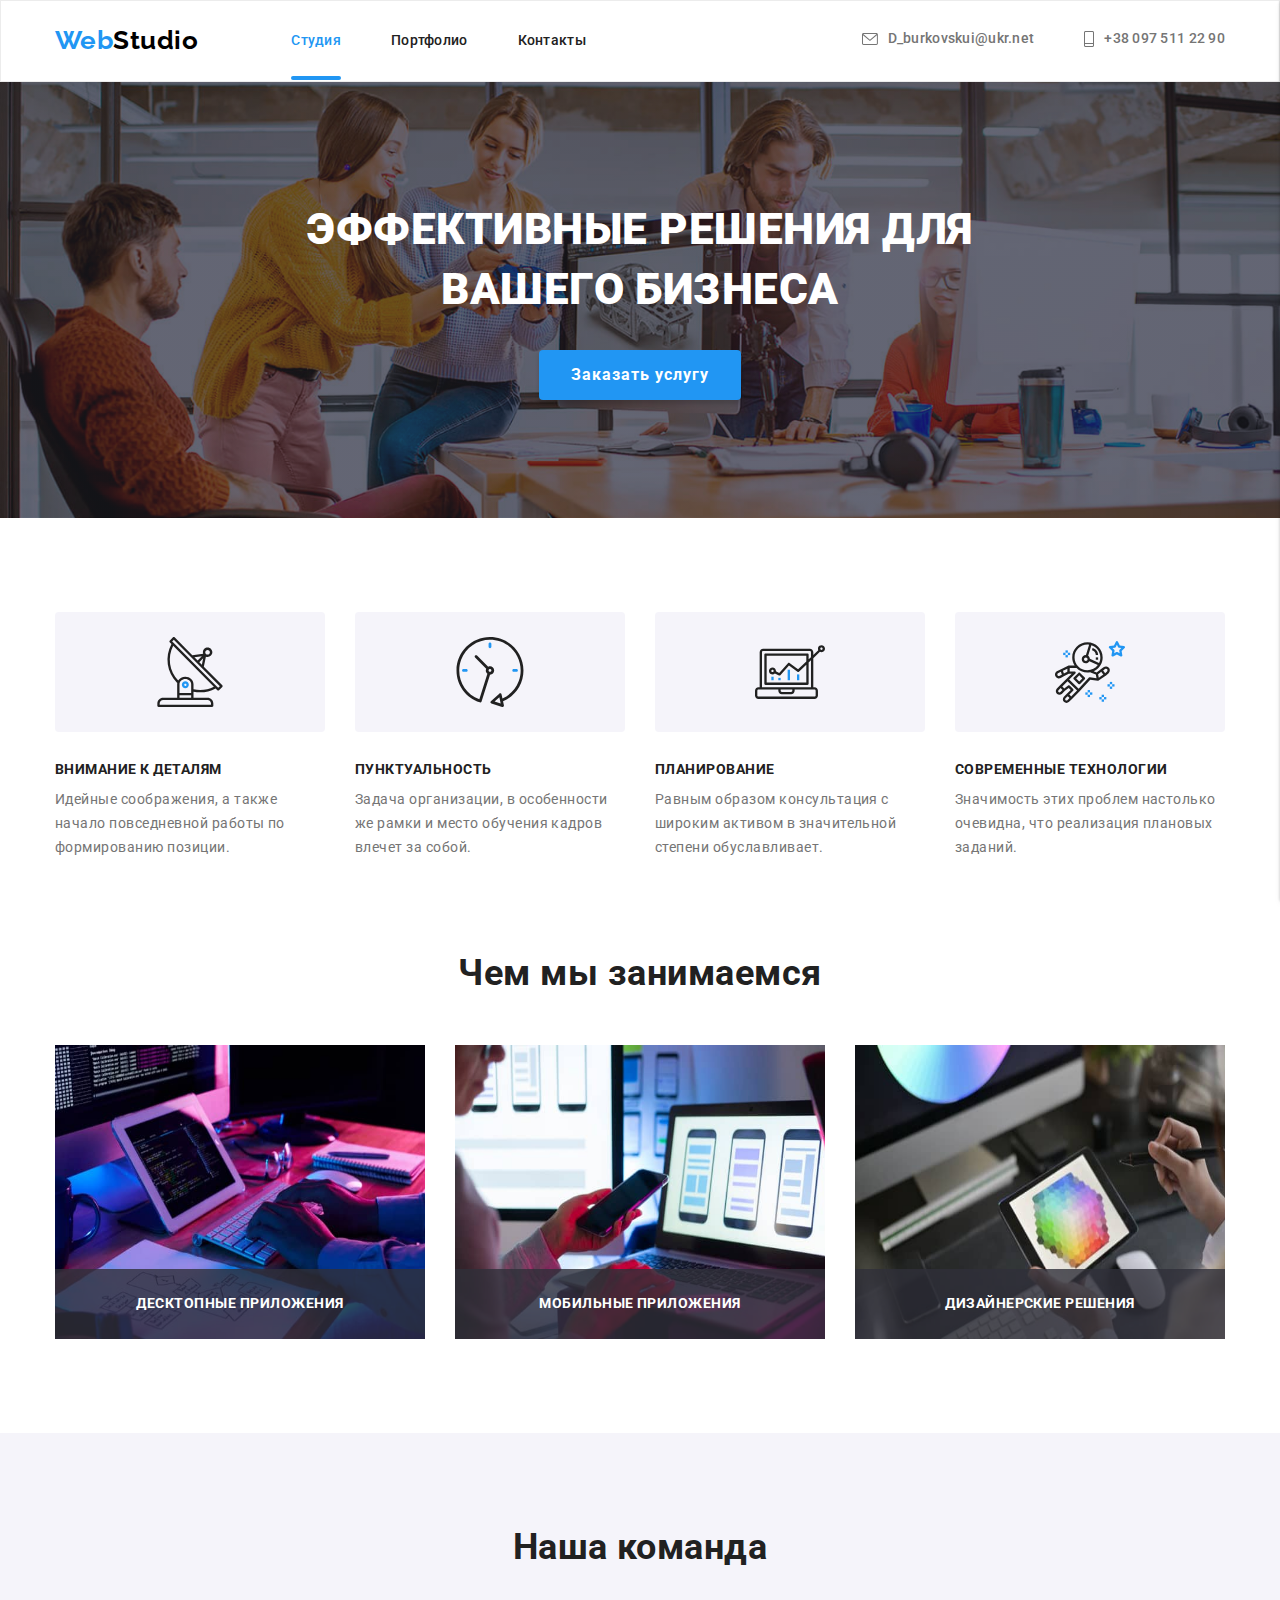
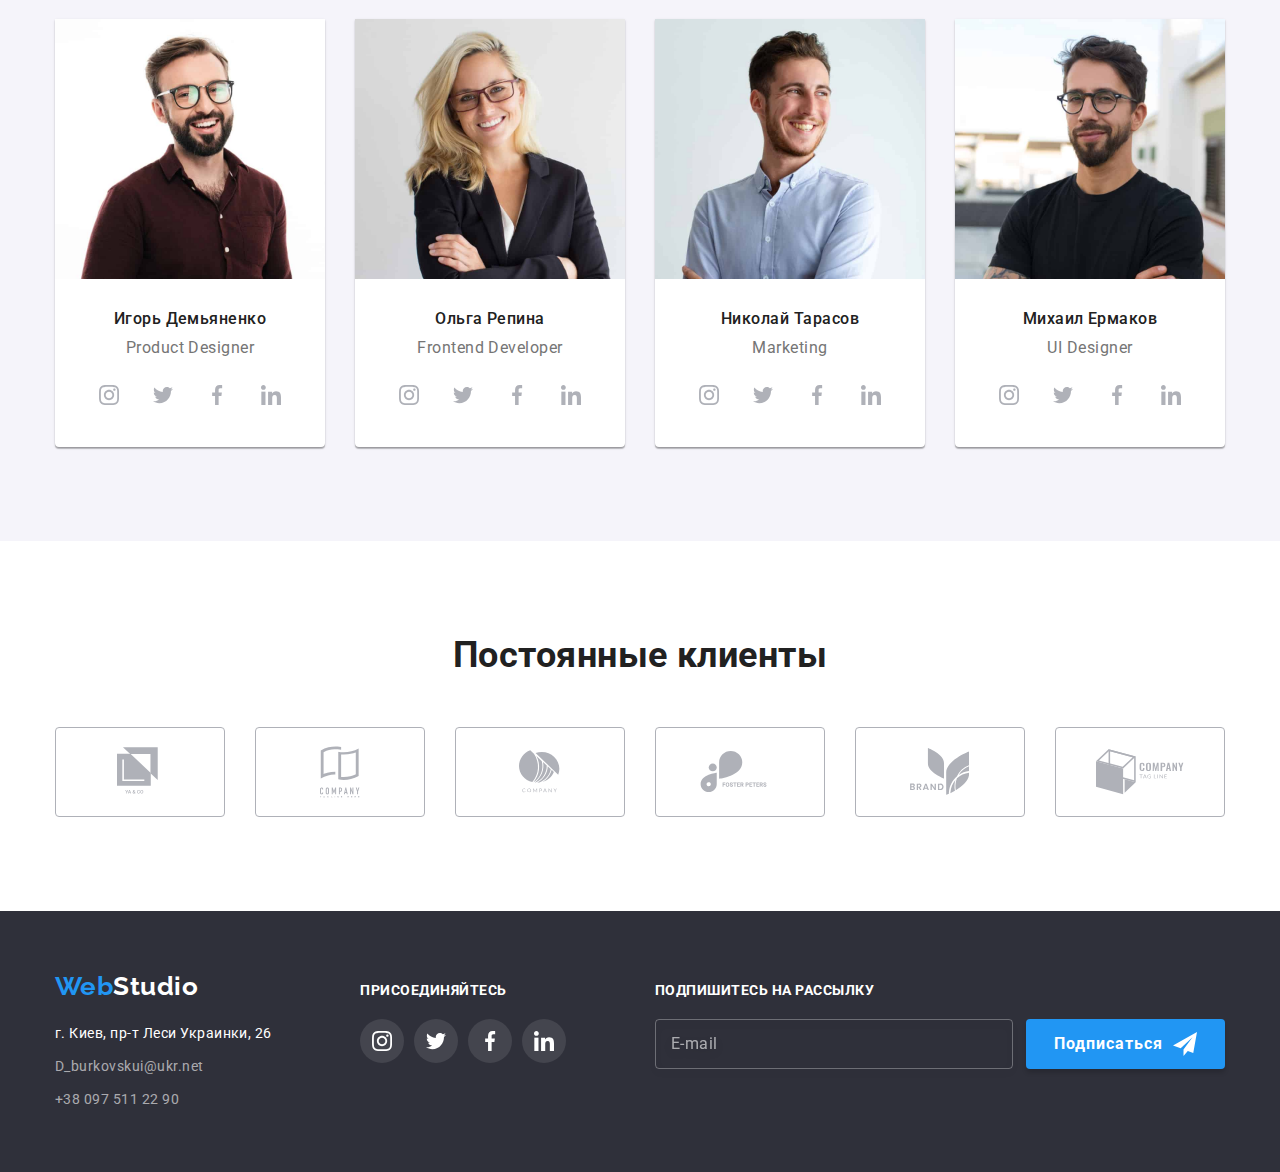
==== commit 5660888e: "Закончил адаптацию изображений" ====
--- a/index.html
+++ b/index.html
@@ -69,10 +69,10 @@
          </div>
       </header>
 
-            <div class="mobile-menu" data-menu>
+            <div class="mobile-menu mobile-menu--flexbox" data-menu>
                <ul class="navigation__list">
                   <li class="navigation__item">
-                     <a href="./index.html" class="navigation__link">Студия</a>
+                     <a href="./index.html" class="navigation__link navigation__link--blue-color">Студия</a>
                   </li>
                   <li class="navigation__item">
                      <a href="./portfolio.html" class="navigation__link">Портфолио</a>
@@ -82,24 +82,26 @@
                   </li>
                </ul>
 
-               <ul class="contacts">
-                  <li class="contacts__item">
-                     <a href="mailto:D_burkovskui@ukr.net" class="contacts__link">
-                       D_burkovskui@ukr.net
-                     </a>
-                  </li>
-                  <li class="contacts__item">
-                     <a href="tel:+380975112290" class="contacts__link">
-                        +38 097 511 22 90
-                     </a>
-                  </li>
-               </ul>
-               <ul class="mobile-menu__social-list mobile-menu__social-list-position">
-                  <li class="mobile-menu__social-item"><a class="mobile-menu__social-link" href="">Instagram</a></li>
-                  <li class="mobile-menu__social-item"><a class="mobile-menu__social-link" href="">Twitter</a></li>
-                  <li class="mobile-menu__social-item"><a class="mobile-menu__social-link" href="">Facebook</a></li>
-                  <li class="mobile-menu__social-item"><a class="mobile-menu__social-link" href="">LinkedIn</a></li>
-               </ul>
+               <div class="contact-us">
+                  <ul class="contacts">
+                     <li class="contacts__item">
+                        <a href="mailto:D_burkovskui@ukr.net" class="contacts__link contacts__link--mail">
+                        D_burkovskui@ukr.net
+                        </a>
+                     </li>
+                     <li class="contacts__item">
+                        <a href="tel:+380975112290" class="contacts__link contacts__link--tel">
+                           +38 097 511 22 90
+                        </a>
+                     </li>
+                  </ul>
+                  <ul class="mobile-menu__social-list">
+                     <li class="mobile-menu__social-item"><a class="mobile-menu__social-link" href="">Instagram</a></li>
+                     <li class="mobile-menu__social-item"><a class="mobile-menu__social-link" href="">Twitter</a></li>
+                     <li class="mobile-menu__social-item"><a class="mobile-menu__social-link" href="">Facebook</a></li>
+                     <li class="mobile-menu__social-item"><a class="mobile-menu__social-link" href="">LinkedIn</a></li>
+                  </ul>
+               </div>
             </div>
 
       <!-- Hero section page 1-->
@@ -151,7 +153,12 @@
                <ul class="list grid">
                   <li class="grid-item">
                      <div class="thumb">
-                        <img src="./images/img(1).jpg" alt="Написание кода" width="370">
+                        <picture>
+                           <source
+                              srcset="./images/portfolio-section-dekstop/img(1)1xdekstop.jpg 1x, ./images/portfolio-section-dekstop/img(1)2xdekstop.jpg 2x"
+                              media="(min-width: 1200px)" />
+                           <img src="./images/portfolio-section-dekstop/img(1)1xdekstop.jpg" alt="Написание кода" width="370" height="294">
+                        </picture>
                         <div class="portfolio__description">
                            <p class="subtitle">десктопные приложения</p>
                         </div>
@@ -159,7 +166,11 @@
                   </li>
                   <li class="grid-item">
                      <div class="thumb">
-                        <img src="./images/img(2).jpg" alt="Оптимизация данных" width="370">
+                        <picture>
+                           <source srcset="./images/portfolio-section-dekstop/img(2)1xdekstop.jpg 1x, ./images/portfolio-section-dekstop/img(2)2xdekstop.jpg 2x" />
+                           <img src="./images/portfolio-section-dekstop/img(2)1xdekstop.jpg" alt="Оптимизация данных" width="370" height="294"/>
+                        </picture>
+                        
                         <div class="portfolio__description">
                            <p class="subtitle">мобильные приложения</p>
                         </div>
@@ -167,7 +178,11 @@
                   </li>
                   <li class="grid-item">
                      <div class="thumb">
-                        <img src="./images/img(3).jpg" alt="Палитра цветов" width="370" height="246">
+                        <picture>
+                           <source srcset="./images/portfolio-section-dekstop/img(3)1xdekstop.jpg 1x, ./images/portfolio-section-dekstop/img(3)2xdekstop.jpg 2x" />
+                           <img src="./images/portfolio-section-dekstop/img(3)1xdekstop.jpg" alt="Палитра цветов" width="370" height="294" />
+                        </picture>
+                        
                         <div class="portfolio__description">
                            <p class="subtitle">дизайнерские решения</p>
                         </div>
@@ -186,7 +201,16 @@
                <ul class="list grid">
                   <li class="our-team__item grid-item our-team__grid-item">
                      <div class="team-member">
-                        <img src="./images/img(4).jpg" alt="Игорь Демьяненко" width="270" />
+                        <picture>
+                           <source srcset="./images/team-members-dekstop/team-member(1)1xdekstop.jpg 1x, ./images/team-members-dekstop/team-member(1)2xdekstop.jpg 2x"
+                              media="(min-width: 1200px)" />
+                           <source srcset="./images/team-members-tablet/team-member(1)1xtablet.jpg 1x, ./images/team-members-tablet/team-member(1)2xtablet.jpg 2x"
+                              media="(min-width: 768px)" />
+                           <source srcset="./images/team-members-mobile/team-member(1)1xmobile.jpg 1x, ./images/team-members-mobile/team-member(1)2xmobile.jpg 2x"
+                              media="(max-width: 767px)" />
+                           <img src="./images/team-members-dekstop/team-member(1)1xdekstop.jpg" alt="карточка сотрудника 1" width="450">
+                        </picture>
+                        
                         <div class="team-member__meta">
                            <h4 class="team-member__name">Игорь Демьяненко</h4>
                            <h5 class="team-member__profession">Product Designer</h5>
@@ -227,7 +251,19 @@
 
                   <li class="our-team__item grid-item our-team__grid-item">
                      <div class="team-member">
-                        <img src="./images/img(5).jpg" alt="Ольга Репина" width="270" />
+                        <picture>
+                           <source
+                              srcset="./images/team-members-dekstop/team-member(2)1xdekstop.jpg 1x, ./images/team-members-dekstop/team-member(2)2xdekstop.jpg 2x"
+                              media="(min-width: 1200px)" />
+                           <source
+                              srcset="./images/team-members-tablet/team-member(2)1xtablet.jpg 1x, ./images/team-members-tablet/team-member(2)2xtablet.jpg 2x"
+                              media="(min-width: 768px)" />
+                           <source
+                              srcset="./images/team-members-mobile/team-member(2)1xmobile.jpg 1x, ./images/team-members-mobile/team-member(2)2xmobile.jpg 2x"
+                              media="(max-width: 767px)" />
+                           <img src="./images/team-members-dekstop/team-member(2)1xdekstop.jpg" alt="карточка сотрудника 2" width="450">
+                        </picture>
+                        
                         <div class="team-member__meta">
                            <h4 class="team-member__name">Ольга Репина</h4>
                            <h5 class="team-member__profession">Frontend Developer</h5>
@@ -268,7 +304,18 @@
 
                   <li class="our-team__item grid-item our-team__grid-item">
                      <div class="team-member">
-                        <img src="./images/img(6).jpg" alt="Николай Тарасов" width="270" />
+                        <picture>
+                           <source
+                              srcset="./images/team-members-dekstop/team-member(3)1xdekstop.jpg 1x, ./images/team-members-dekstop/team-member(3)2xdekstop.jpg 2x"
+                              media="(min-width: 1200px)" />
+                           <source
+                              srcset="./images/team-members-tablet/team-member(3)1xtablet.jpg 1x, ./images/team-members-tablet/team-member(3)2xtablet.jpg 2x"
+                              media="(min-width: 768px)" />
+                           <source
+                              srcset="./images/team-members-mobile/team-member(3)1xmobile.jpg 1x, ./images/team-members-mobile/team-member(3)2xmobile.jpg 2x"
+                              media="(max-width: 767px)" />
+                           <img src="./images/team-members-dekstop/team-member(3)1xdekstop.jpg" alt="карточка сотрудника 3" width="450">
+                        </picture>
                         <div class="team-member__meta">
                            <h4 class="team-member__name">Николай Тарасов</h4>
                            <h5 class="team-member__profession">Marketing</h5>
@@ -309,7 +356,18 @@
 
                   <li class="our-team__item grid-item our-team__grid-item">
                      <div class="team-member">
-                        <img src="./images/img(7).jpg" alt="Михаил Ермаков" width="270" />
+                        <picture>
+                           <source
+                              srcset="./images/team-members-dekstop/team-member(4)1xdekstop.jpg 1x, ./images/team-members-dekstop/team-member(4)2xdekstop.jpg 2x"
+                              media="(min-width: 1200px)" />
+                           <source
+                              srcset="./images/team-members-tablet/team-member(4)1xtablet.jpg 1x, ./images/team-members-tablet/team-member(4)2xtablet.jpg 2x"
+                              media="(min-width: 768px)" />
+                           <source
+                              srcset="./images/team-members-mobile/team-member(4)1xmobile.jpg 1x, ./images/team-members-mobile/team-member(4)2xmobile.jpg 2x"
+                              media="(max-width: 767px)" />
+                           <img src="./images/team-members-dekstop/team-member(4)1xdekstop.jpg" alt="карточка сотрудника 4" width="450">
+                        </picture>
                         <div class="team-member__meta">
                            <h4 class="team-member__name">Михаил Ермаков</h4>
                            <h5 class="team-member__profession">UI Designer</h5>
@@ -495,7 +553,7 @@
 
             <form class="order-service-form">
 
-               <h3 class="order-service-form__title">Оставьте свои данные, мы вам перезвоним</h3>
+               <p class="order-service-form__title">Оставьте свои данные, мы вам перезвоним</p>
 
                <label class="order-service-form__label" for="user_name">Имя</label>
 
@@ -531,7 +589,8 @@
                <label class="check">
                   <input class="check__input" type="checkbox" name="checkbox"/>
                   <span class="check__box"></span>
-                  Соглашаюсь с рассылкой и принимаю<a href="" class="modal__link--checkbox">Условия договора</a>
+                  Соглашаюсь с рассылкой и принимаю&nbsp;<a class="modal__link--checkbox" href="" target="_blank" rel="noopener noreferrer">Условия
+                     договора</a>
                </label>
 
                <button class="submit-button button" type="submit">Отправить</button>
--- a/css/main.min.css
+++ b/css/main.min.css
@@ -1,2 +1,2 @@
-html{box-sizing:border-box}*,*::before,*::after{box-sizing:inherit}html{line-height:1.15}body{margin:0}h1{font-size:2em;margin:0.67em 0}hr{box-sizing:content-box;height:0}pre{font-family:monospace, monospace;font-size:1em}a{-webkit-text-decoration-skip:objects}abbr[title]{text-decoration:underline dotted}b,strong{font-weight:bolder}code,kbd,samp{font-family:monospace, monospace;font-size:1em}small{font-size:80%}sub,sup{font-size:75%;line-height:0;position:relative;vertical-align:baseline}sub{bottom:-0.25em}sup{top:-0.5em}button,input,optgroup,select,textarea{font-family:inherit;font-size:100%;line-height:1.15;margin:0}button,select{text-transform:none}button,[type='reset'],[type='submit']{-webkit-appearance:button}button::-moz-focus-inner,[type='button']::-moz-focus-inner,[type='reset']::-moz-focus-inner,[type='submit']::-moz-focus-inner{border-style:none;padding:0}button:-moz-focusring,[type='button']:-moz-focusring,[type='reset']:-moz-focusring,[type='submit']:-moz-focusring{outline:1px dotted ButtonText}fieldset{padding:0.35em 0.75em 0.625em}legend{padding:0}progress{vertical-align:baseline}[type='number']::-webkit-inner-spin-button,[type='number']::-webkit-outer-spin-button{height:auto}[type='search']{-webkit-appearance:textfield;outline-offset:-2px}[type='search']::-webkit-search-cancel-button,[type='search']::-webkit-search-decoration{-webkit-appearance:none}::-webkit-file-upload-button{-webkit-appearance:button;font:inherit}details{display:block}summary{display:list-item}:root{--main-text-color: #212121;--auxiliary-text-color: #757575;--accent-text-color: #2196f3;--main-bg-color: #ffffff;--auxiliary-bg-color: #f5f4fa;--main-bg-section-color: #2f303a;--main-icon-color: #afb1b8;--logo-font: "Raleway", sans-serif;--main-text-font: "Roboto", sans-serif;--grid-item: 3;--animation: 2500ms cubic-bezier(0.4, 0, 0.2, 1)}.container{width:100%;padding-left:15px;padding-right:15px;margin-left:auto;margin-right:auto}@media screen and (min-width: 480px){.container{max-width:480px}}@media screen and (min-width: 768px){.container{max-width:768px}}@media screen and (min-width: 1200px){.container{max-width:1200px}}html{box-sizing:border-box}*,*::after,*::before{box-sizing:inherit}body{background-color:var(--main-bg-color);font-family:var(--main-text-font);color:var(--main-text-color);letter-spacing:0.03em}img{display:block;max-width:100%}.list{list-style:none;padding-left:0;margin-bottom:0}.visually-hidden{position:absolute !important;clip:rect(1px 1px 1px 1px);clip:rect(1px, 1px, 1px, 1px);padding:0 !important;border:0 !important;height:1px !important;width:1px !important;overflow:hidden}.mobile-menu--button{width:40px;height:40px;background-color:transparent;border:none;position:relative;top:0;right:0;z-index:105;display:block}@media screen and (min-width: 768px){.mobile-menu--button{display:none}}.icon-close{display:none}.is-open .icon-close{display:block}.is-open .icon-menu{display:none}.contacts__icon--phone{width:40px;height:40px}.mobile-menu{position:fixed;top:0;right:-100%;width:100%;height:100vh;z-index:100;display:flex;flex-direction:column;background:#ffffff;padding:48px 83px 48px 40px;box-shadow:0px 4px 8px rgba(0,0,0,0.04),0px 2px 4px rgba(0,0,0,0.08),0px 1px 3px rgba(0,0,0,0.16);transition:right 0.5s}.mobile-menu.is-open{right:0}.mobile-menu .navigation__list{flex-direction:column}.mobile-menu .navigation__item:not(:last-child){margin-bottom:32px}.mobile-menu .navigation__link{font-size:40px;line-height:1.18}.mobile-menu__social-list{padding-bottom:0;margin:0;list-style:none}.mobile-menu__social-list-position{display:flex;align-items:flex-end}.logo{font-family:var(--logo-font);font-weight:700;font-size:24px;line-height:1.16;color:var(--accent-text-color);text-decoration:none}@media screen and (min-width: 1200px){.logo{font-size:26px;line-height:1.19}}.button{font-size:16px;text-align:center;cursor:pointer;border:0;border-radius:4px;transition:color var(--animation),background-color var(--animation),box-shadow var(--animation)}.section-title{font-weight:700;font-size:28px;line-height:1.18;text-align:center;margin:0}@media screen and (min-width: 1200px){.section-title{font-size:36px;line-height:1.16}}.subtitle{font-weight:700;font-size:14px;line-height:1.14;text-transform:uppercase;color:var(--main-bg-color);margin:0}.socials{display:flex;list-style:none;padding-left:0;margin:0}.socials__item:not(:last-child){margin-right:10px}.socials__icon{width:20px;height:20px;fill:var(--main-icon-color)}.socials__link{display:flex;justify-content:center;align-items:center;width:44px;height:44px;background-color:var(--main-bg-color);border-radius:50%;transition:background-color var(--animation)}.socials__link:hover,.socials__link:focus{background-color:var(--accent-text-color)}.socials__link:hover .socials__icon,.socials__link:focus .socials__icon{fill:var(--main-bg-color)}.socials__link .socials__icon{transition:fill var(--animation)}.modal__backdrop{position:fixed;top:0;left:0;width:100%;height:100%;padding:94px 15px;background-color:rgba(0,0,0,0.2);z-index:100;opacity:1;transition:opacity 500ms ease-out 200ms}.modal__backdrop.is-hidden{opacity:0;pointer-events:none;visibility:hidden}.modal{position:absolute;top:50%;left:50%;transform:translate(-50%, -50%) scale(1);width:100%;max-width:528px;min-height:581px;background:var(--main-bg-color);box-shadow:0px 1px 3px rgba(0,0,0,0.12),0px 1px 1px rgba(0,0,0,0.14),0px 2px 1px rgba(0,0,0,0.2);border-radius:4px;transition:transform 300ms ease-out 1ms}.is-hidden .modal{transform:translate(100%, 100%) scale(0.2)}.modal__close-button{position:absolute;top:8px;right:8px;display:flex;justify-content:center;align-items:center;width:30px;height:30px;background:var(--main-bg-color);border:1px solid rgba(0,0,0,0.1);border-radius:50%;cursor:pointer;transition:border-color var(--animation)}.modal__close-button:hover,.modal__close-button:focus{outline:none;border-color:var(--accent-text-color)}.modal__close-button:hover .modal__icon_exit,.modal__close-button:focus .modal__icon_exit{fill:var(--accent-text-color)}.modal__close-button .modal__icon_exit{width:18px;height:18px;transition:fill var(--animation)}.order-service-form{padding:40px}.form-group{margin-bottom:10px;position:relative;margin-top:4px}.order-service-form__title{font-weight:700;font-size:20px;line-height:1.5px;text-align:center;color:var(--main-text-color);margin:0;padding:0;margin-bottom:12px}@media screen and (min-width: 1200px){.order-service-form__title{line-height:1.15}}.order-service-form__label{font-weight:400;font-size:12px;line-height:1.17px;letter-spacing:0.01em;color:var(--auxiliary-text-color)}.modal__icon{position:absolute;top:50%;left:12px;width:18px;height:18px;transform:translateY(-50%);transition:fill var(--animation)}.order-service-form__input{width:100%;border:0;border:1px solid rgba(33,33,33,0.2);border-radius:4px;height:40px;padding:0 42px;transition:border-color var(--animation)}.order-service-form__input:focus+.modal__icon,.order-service-form__input:not(:placeholder-shown)+.modal__icon{fill:var(--accent-text-color)}.order-service-form__input:not(:placeholder-shown){border-color:var(--accent-text-color)}.order-service-form__input:focus{outline:none;border-color:var(--accent-text-color)}.order-service-form__feedback{width:100%;resize:none;border:1px solid rgba(33,33,33,0.2);border-radius:4px;margin-top:4px;padding:12px 16px 0;transition:border-color var(--animation)}.order-service-form__feedback::placeholder{font-weight:400;font-size:14px;line-height:1.14px;letter-spacing:0.01em;color:rgba(117,117,117,0.5)}.order-service-form__feedback:not(:placeholder-shown){border-color:var(--accent-text-color)}.order-service-form__feedback:focus{outline:none;border-color:var(--accent-text-color)}.submit-button{background-color:var(--accent-text-color);color:var(--main-bg-color);font-weight:700;line-height:1.88;letter-spacing:0.06em;box-shadow:0px 4px 4px rgba(0,0,0,0.15);padding:10px 55px;margin-top:30px;display:flex;margin-right:auto;margin-left:auto}.submit-button:focus,.submit-button:hover{background-color:var(--auxiliary-bg-color);color:var(--main-text-color)}.check{margin-top:20px;display:flex;justify-content:center;align-items:center;font-weight:400;font-size:14px;line-height:1.7;color:var(--auxiliary-text-color)}.modal__link--checkbox{font-weight:400;font-size:14px;line-height:1.71;text-decoration-line:underline;color:var(--accent-text-color);margin-left:3px}.check__input{position:absolute;width:1px;height:1px;margin:-1px;border:0;padding:0;clip:rect(0 0 0 0);overflow:hidden}.check__input:checked+.check__box{background-color:var(--accent-text-color);background-image:url(../images/svg-icons/icons/on.svg);background-repeat:no-repeat;background-size:cover;background-origin:border-box;border-color:var(--accent-text-color)}.check__box{display:inline-block;width:16px;height:15px;background-color:var(--main-bg-color);border:2px solid var(--main-text-color);border-radius:4px;margin-right:9px;cursor:pointer}.subscribes-form{margin-top:20px}@media screen and (min-width: 1200px){.subscribes-form{display:flex;justify-content:space-between}}.subscribes-form__button{font-weight:700;line-height:1.86;display:flex;align-items:center;justify-content:center;letter-spacing:0.06em;color:var(--main-bg-color);background-color:var(--accent-text-color);box-shadow:0px 4px 4px rgba(0,0,0,0.15);padding:10px 28px;transition:color var(--animation),background-color var(--animation)}@media screen and (min-width: 100px) and (max-width: 1199.98px){.subscribes-form__button{margin-left:auto;margin-right:auto}}.subscribes-form__button:hover .submit__icon,.subscribes-form__button:focus .submit__icon{fill:currentColor}.subscribes-form__button:hover,.subscribes-form__button:focus{background-color:var(--auxiliary-bg-color);color:var(--main-text-color)}.subscribes-form__button .submit__icon{transition:fill var(--animation)}.submit__icon{width:24px;height:24px;fill:var(--main-bg-color)}.submit__icon--append{margin-left:10px}.subscribes-form__input{width:100%;height:50px;background-color:transparent;border:1px solid rgba(255,255,255,0.3);border-radius:4px;padding:15px;filter:drop-shadow(0px 4px 4px rgba(0,0,0,0.15));color:var(--main-bg-color)}@media screen and (min-width: 768px){.subscribes-form__input{width:450px}}@media screen and (max-width: 1199.98px){.subscribes-form__input{margin-bottom:20px}}@media screen and (min-width: 1200px){.subscribes-form__input{width:358px}}.subscribes-form__input:-webkit-autofill,.subscribes-form__input:-webkit-autofill:hover,.subscribes-form__input:-webkit-autofill:focus{-webkit-text-fill-color:var(--main-bg-color);-webkit-box-shadow:0 0 0px 1000px var(--main-bg-section-color) inset}.subscribes-form__input::placeholder{font-weight:400;font-size:16px;line-height:1.25;letter-spacing:0.03em;color:rgba(255,255,255,0.6)}.filter-list{display:flex;justify-content:start;list-style:none;padding-left:0;margin:0;margin-bottom:40px}@media screen and (min-width: 768px){.filter-list{margin-bottom:30px;justify-content:center}}@media screen and (max-width: 767.98px){.filter-list{flex-wrap:wrap}}@media screen and (min-width: 1200px){.filter-list{margin-bottom:50px}}@media screen and (max-width: 767.98px){.filter-list__item{margin-bottom:15px}.filter-list__item:nth-last-child(-n+2){margin-bottom:0}}.filter-list__item:not(:last-child){margin-right:8px}.filter-list__button{font-size:16px;background-color:var(--auxiliary-bg-color);font-weight:500;line-height:1.63;letter-spacing:0.03em;padding:6px 22px}.filter-list__button:hover,.filter-list__button:focus{background-color:var(--accent-text-color);color:var(--main-bg-color);box-shadow:0px 3px 1px rgba(0,0,0,0.1),0px 1px 2px rgba(0,0,0,0.08),0px 2px 2px rgba(0,0,0,0.12)}.product__link{display:inline-block;cursor:pointer;transition:box-shadow var(--animation);text-decoration:none}.product__link:hover,.product__link:focus{box-sizing:border-box;box-shadow:0px 1px 1px rgba(0,0,0,0.12),0px 4px 4px rgba(0,0,0,0.06),1px 4px 6px rgba(0,0,0,0.16)}.product__link:hover .product__description,.product__link:focus .product__description{background-color:rgba(33,150,243,0.9);opacity:1;transform:translate(0, 0)}.thumb--overfolw-hidden{overflow:hidden}.product__description{position:absolute;top:0;left:0;transform:translate(0, 100%);opacity:0;width:100%;height:100%;padding:63px 24px;transition:transform var(--animation),opacity var(--animation),background-color var(--animation)}.product__text{font-weight:400;font-size:18px;line-height:1.5;color:var(--main-bg-color);margin:0}.product__meta{background-color:var(--main-bg-color);border:1px solid #eeeeee;padding:20px 24px}.product__name{font-weight:700;font-size:18px;line-height:2;letter-spacing:0.04em;color:var(--main-text-color);margin:0}.product__field{font-weight:400;font-size:16px;line-height:1.88;margin:0;margin-top:4px;color:var(--auxiliary-text-color)}.grid{display:flex;flex-wrap:wrap;padding:0;margin-left:-30px;margin-top:-30px}.grid-item{flex-basis:calc((100% - 30px * var(--grid-item)) / var(--grid-item));margin-left:30px;margin-top:30px}.section{padding-bottom:60px}@media screen and (min-width: 1200px){.section{padding-bottom:94px}}.page-header{padding-top:16px;padding-bottom:16px;border:1px solid #ececec}@media screen and (max-width: 1199.98px){.page-header{padding:0}}@media screen and (min-width: 1200px){.page-header{padding-top:24px;padding-bottom:25px;border:1px solid #ececec}}.page-header__container{display:flex;justify-content:flex-end;align-items:center}@media screen and (max-width: 767.98px){.page-header__container{justify-content:space-between}}@media screen and (min-width: 768px) and (max-width: 1199.98px){.page-header__logo{margin-right:88px}}@media screen and (min-width: 1200px){.page-header__logo{margin-right:93px}}.logo--black-color{color:#000000}.logo--inverse{color:var(--main-bg-color)}.navigation__list{display:inline-flex;list-style:none;padding-left:0;margin:0}.navigation__item:not(:last-child){margin-right:50px}.navigation__link{font-weight:500;font-size:14px;line-height:1.14;letter-spacing:0.02em;color:var(--main-text-color);position:relative;text-decoration:none;transition:color var(--animation)}.navigation__link:hover,.navigation__link:focus{color:var(--accent-text-color)}.navigation__link--pseudo-element::after{content:"";width:100%;height:4px;border-radius:2px;background-color:var(--accent-text-color);position:absolute;bottom:-32px;left:0;opacity:0;transition:opacity var(--animation)}.navigation__link--pseudo-element:hover::after,.navigation__link--pseudo-element:focus::after{opacity:1}.navigation__link--pseudo-element:hover,.navigation__link--pseudo-element:focus{color:var(--accent-text-color)}.navigation__link--current{color:var(--accent-text-color);position:relative}.navigation__link--current::after{content:"";width:100%;height:4px;border-radius:2px;background-color:var(--accent-text-color);position:absolute;bottom:-32px;left:0;opacity:1}.navigation{display:flex;align-items:center;margin-right:auto}@media screen and (max-width: 767.98px){.header__navigation--wrap{display:none}}.contacts{display:inline-flex;list-style:none;padding:0;margin:0}@media screen and (max-width: 1199.98px){.contacts{flex-direction:column;margin-left:auto;padding-top:21px;padding-bottom:21px}}@media screen and (min-width: 768px) and (max-width: 1199.98px){.contacts__item:not(:last-child){margin-bottom:10px}}@media screen and (min-width: 1200px){.contacts__item:not(:last-child){margin-right:50px}}.contacts__link{display:flex;align-items:center;font-weight:500;font-size:14px;line-height:1.14;letter-spacing:0.02em;color:var(--auxiliary-text-color);transition:color var(--animation);text-decoration:none}.contacts__link:hover,.contacts__link:focus{color:var(--accent-text-color)}.contacts__link:hover .contacts__icon--phone,.contacts__link:focus .contacts__icon--phone,.contacts__link:hover .contacts__icon--mail,.contacts__link:focus .contacts__icon--mail{fill:var(--accent-text-color)}.contacts__link .contacts__icon--mail{width:16px;height:12px;margin-right:10px;fill:currentColor;transition:fill var(--animation)}.contacts__link .contacts__icon--phone{width:10px;height:16px;margin-right:10px;fill:currentColor;transition:fill var(--animation)}@media screen and (max-width: 767.98px){.header__contacts--wrap{display:none}}.hero{background-image:linear-gradient(to right, rgba(47,48,58,0.4), rgba(47,48,58,0.4)),url(../images/background-image.png);background-repeat:no-repeat;background-position:center;background-size:cover;background-color:#c4c4c4;padding-bottom:118px;padding-top:118px}@media screen and (min-width: 1200px){.hero{padding-bottom:200px;padding-top:200px}}.hero,.hero__content{margin-right:auto;margin-left:auto;text-align:center}.hero__content{max-width:360px}@media screen and (min-width: 1200px){.hero__content{max-width:696px}}.hero__title{font-weight:900;text-transform:uppercase;color:var(--main-bg-color);margin:0;text-align:center;font-size:26px;line-height:1.62}@media screen and (min-width: 1200px){.hero__title{width:696px;font-size:44px;line-height:1.36}}.button__hero{font-size:16px;background-color:var(--accent-text-color);color:var(--main-bg-color);font-weight:700;line-height:1.88;letter-spacing:0.06em;box-shadow:0px 4px 4px rgba(0,0,0,0.15);padding:10px 32px;margin:30px auto 0}.button__hero:hover,.button__hero:focus{background-color:var(--auxiliary-bg-color);color:var(--main-text-color)}.advantages{padding-top:60px}@media screen and (min-width: 1200px){.advantages{padding-top:94px}}.advantages__title{font-weight:700;font-size:14px;line-height:1.14;text-transform:uppercase;margin:0}@media screen and (max-width: 767.98px){.advantages__title{text-align:center}}.advantages__grid-item{--grid-item: 1}@media screen and (min-width: 768px){.advantages__grid-item{--grid-item: 2}}@media screen and (min-width: 1200px){.advantages__grid-item{--grid-item: 4}}.advantages__text{font-weight:400;font-size:14px;line-height:1.71;color:var(--auxiliary-text-color);margin:0;margin-top:10px}.advantages__item::before{display:block;content:"";height:120px;margin-bottom:30px;background-color:var(--auxiliary-bg-color);background-repeat:no-repeat;background-position:center;border-radius:4px}.antenna-icon::before{background-image:url("../images/images-features-section/antenna.svg")}.clock-icon::before{background-image:url("../images/images-features-section/clock.svg")}.diagram-icon::before{background-image:url("../images/images-features-section/diagram.svg")}.astronaut-icon::before{background-image:url("../images/images-features-section/astronaut.svg")}@media screen and (max-width: 1199.98px){.portfolio{display:none}}.portfolio__title{margin-bottom:50px}.thumb{position:relative}.portfolio__description{position:absolute;bottom:0;left:0;width:100%;height:70px;background-color:rgba(47,48,58,0.8);display:flex;justify-content:center;align-items:center}.our-team{background-color:var(--auxiliary-bg-color);padding-top:60px}@media screen and (min-width: 1200px){.our-team{padding-top:94px}}.our-team__title{margin-bottom:30px}@media screen and (min-width: 1200px){.our-team__title{margin-bottom:50px}}.our-team__grid-item{--grid-item: 1}@media screen and (min-width: 768px){.our-team__grid-item{--grid-item: 2}}@media screen and (min-width: 1200px){.our-team__grid-item{--grid-item: 4}}.our-team__item{background:red;box-shadow:0px 1px 3px rgba(0,0,0,0.12),0px 1px 1px rgba(0,0,0,0.14),0px 2px 1px rgba(0,0,0,0.2);border-radius:0px 0px 4px 4px}.team-member__meta{padding-bottom:30px;padding-top:30px}.team-member__name{font-weight:500;font-size:16px;line-height:1.19;text-align:center;padding-bottom:10px;margin:0}.team-member__profession{font-weight:400;font-size:16px;line-height:1.19;text-align:center;color:var(--auxiliary-text-color);padding-bottom:16px;margin:0}.our-team__socials{justify-content:center}.regular-customers__grid-item{--grid-item: 2}@media screen and (min-width: 768px){.regular-customers__grid-item{--grid-item: 3}}@media screen and (min-width: 1200px){.regular-customers__grid-item{--grid-item: 6}}.regular-customers__title{padding-top:60px;margin-bottom:30px}@media screen and (min-width: 1200px){.regular-customers__title{padding-top:94px;margin-bottom:50px}}.regular-customers__list{list-style:none;padding-left:0;margin-bottom:0}.regular-customers__list li:nth-child(1) svg{width:45px;height:50px}.regular-customers__list li:nth-child(2) svg{width:40px;height:52px}.regular-customers__list li:nth-child(3) svg{width:41px;height:43px}.regular-customers__list li:nth-child(4) svg{width:80px;height:42px}.regular-customers__list li:nth-child(5) svg{width:59px;height:47px}.regular-customers__list li:nth-child(6) svg{width:88px;height:46px}.regular-customers__link{display:flex;justify-content:center;align-items:center;height:90px;fill:var(--main-icon-color);background-color:var(--main-bg-color);border:1px solid var(--main-icon-color);border-radius:4px;transition:fill var(--animation),border var(--animation)}.regular-customers__link:hover,.regular-customers__link:focus{--main-icon-color: var(--accent-text-color)}@media screen and (min-width: 768px) and (max-width: 1199.98px){.page-footer__address-part,.page-footer__socials-part{flex-basis:calc((100% - 40px) / 2)}}@media screen and (min-width: 768px) and (max-width: 1199.98px) and (min-width: 1200px){.page-footer__address-part,.page-footer__socials-part{flex-basis:calc((50% - 45px) / 2)}}.page-footer__form-part{width:100%}@media screen and (min-width: 1200px){.page-footer__form-part{flex-basis:calc(50% - 15px)}}.page-footer{background-color:var(--main-bg-section-color)}.page-footer__container{width:100%;align-items:baseline;padding-top:60px;padding-bottom:60px}@media screen and (max-width: 1199.98px){.page-footer__container{text-align:center}}@media screen and (min-width: 768px){.page-footer__container{display:flex;flex-wrap:wrap;justify-content:space-around}}@media screen and (min-width: 1200px){.page-footer__container{display:flex;justify-content:space-between}}.page-footer__logo{display:inline-block;margin-bottom:20px}.address__link{font-style:normal;font-weight:400;font-size:14px;line-height:1.71;color:rgba(255,255,255,0.6);text-decoration:none;transition:color var(--animation)}.address__link:hover,.address__link:focus,.address__link:hover,.address__link:focus{color:var(--accent-text-color)}.address__link--white-color{color:var(--main-bg-color)}.address__list{list-style:none;padding-left:0;margin:0}@media screen and (max-width: 1199.98px){.address__list{margin-bottom:60px}}.address__item:not(:first-child){margin-top:9px}.page-footer__socials{margin-top:20px;display:flex;justify-content:center}@media screen and (max-width: 767.98px){.page-footer__socials{margin-bottom:60px}}.socials__icon--notfillchange{fill:var(--main-bg-color)}.socials__link--bgcgrey{background-color:rgba(255,255,255,0.1)}.socials__link--bgcgrey:hover,.socials__link--bgcgrey:focus{background-color:var(--accent-text-color)}.portfolio-page{padding-top:60px}@media screen and (min-width: 1200px){.portfolio-page{padding-top:94px}}.product-list{list-style:none;padding-left:0;margin-bottom:0}.portfolio-page__item{--grid-item: 1}@media screen and (min-width: 768px){.portfolio-page__item{--grid-item: 2}}@media screen and (min-width: 1200px){.portfolio-page__item{--grid-item: 3}}
+html{box-sizing:border-box}*,*::before,*::after{box-sizing:inherit}html{line-height:1.15}body{margin:0}h1{font-size:2em;margin:0.67em 0}hr{box-sizing:content-box;height:0}pre{font-family:monospace, monospace;font-size:1em}a{-webkit-text-decoration-skip:objects}abbr[title]{text-decoration:underline dotted}b,strong{font-weight:bolder}code,kbd,samp{font-family:monospace, monospace;font-size:1em}small{font-size:80%}sub,sup{font-size:75%;line-height:0;position:relative;vertical-align:baseline}sub{bottom:-0.25em}sup{top:-0.5em}button,input,optgroup,select,textarea{font-family:inherit;font-size:100%;line-height:1.15;margin:0}button,select{text-transform:none}button,[type='reset'],[type='submit']{-webkit-appearance:button}button::-moz-focus-inner,[type='button']::-moz-focus-inner,[type='reset']::-moz-focus-inner,[type='submit']::-moz-focus-inner{border-style:none;padding:0}button:-moz-focusring,[type='button']:-moz-focusring,[type='reset']:-moz-focusring,[type='submit']:-moz-focusring{outline:1px dotted ButtonText}fieldset{padding:0.35em 0.75em 0.625em}legend{padding:0}progress{vertical-align:baseline}[type='number']::-webkit-inner-spin-button,[type='number']::-webkit-outer-spin-button{height:auto}[type='search']{-webkit-appearance:textfield;outline-offset:-2px}[type='search']::-webkit-search-cancel-button,[type='search']::-webkit-search-decoration{-webkit-appearance:none}::-webkit-file-upload-button{-webkit-appearance:button;font:inherit}details{display:block}summary{display:list-item}:root{--main-text-color: #212121;--auxiliary-text-color: #757575;--accent-text-color: #2196f3;--main-bg-color: #ffffff;--auxiliary-bg-color: #f5f4fa;--main-bg-section-color: #2f303a;--main-icon-color: #afb1b8;--logo-font: "Raleway", sans-serif;--main-text-font: "Roboto", sans-serif;--grid-item: 3;--animation: 250ms cubic-bezier(0.4, 0, 0.2, 1)}.container{width:100%;padding-left:15px;padding-right:15px;margin-left:auto;margin-right:auto}@media screen and (min-width: 480px){.container{max-width:480px}}@media screen and (min-width: 768px){.container{max-width:768px}}@media screen and (min-width: 1200px){.container{max-width:1200px}}html{box-sizing:border-box}*,*::after,*::before{box-sizing:inherit}body{background-color:var(--main-bg-color);font-family:var(--main-text-font);color:var(--main-text-color);letter-spacing:0.03em}img{display:block;max-width:100%}.list{list-style:none;padding-left:0;margin-bottom:0}.visually-hidden{position:absolute !important;clip:rect(1px 1px 1px 1px);clip:rect(1px, 1px, 1px, 1px);padding:0 !important;border:0 !important;height:1px !important;width:1px !important;overflow:hidden}.mobile-menu--button{width:40px;height:40px;background-color:transparent;border:none;position:relative;top:0;right:0;z-index:105;display:block}@media screen and (min-width: 768px){.mobile-menu--button{display:none}}.mobile-menu--button:hover .contacts__icon--phone,.mobile-menu--button:focus .contacts__icon--phone{fill:var(--accent-text-color)}.mobile-menu--button .contacts__icon--phone{transition:fill var(--animation)}.icon-close{display:none}.is-open .icon-close{display:block}.is-open .icon-menu{display:none}.contacts__icon--phone{width:40px;height:40px}.mobile-menu{position:fixed;top:0;right:-100%;width:100%;height:100vh;z-index:100;display:flex;flex-direction:column;background:#ffffff;padding:48px 83px 48px 40px;box-shadow:0px 4px 8px rgba(0,0,0,0.04),0px 2px 4px rgba(0,0,0,0.08),0px 1px 3px rgba(0,0,0,0.16);transition:right 0.5s}.mobile-menu.is-open{right:0}.mobile-menu--flexbox{display:flex;flex-direction:column;justify-content:space-between}.mobile-menu .navigation__list{flex-direction:column;padding:0}.mobile-menu .navigation__item:not(:last-child){margin-bottom:32px}.mobile-menu .navigation__link{font-size:40px;line-height:1.18}@media screen and (max-width: 479.98px){.mobile-menu .navigation__link{font-size:30px}}.mobile-menu .navigation__link--blue-color{color:var(--accent-text-color)}.mobile-menu .contacts{padding:0;flex-direction:column-reverse}.mobile-menu .contacts__link--tel{font-weight:500;font-size:34px;line-height:1.18;letter-spacing:0.02em;color:var(--accent-text-color);margin-bottom:32px}@media screen and (max-width: 479.98px){.mobile-menu .contacts__link--tel{font-size:22px}}.mobile-menu .contacts__link--mail{font-weight:500;font-size:24px;line-height:1.16;letter-spacing:0.02em;color:var(--auxiliary-text-color)}@media screen and (max-width: 479.98px){.mobile-menu .contacts__link--mail{font-size:17px}}.mobile-menu__social-list{display:flex;justify-content:start;margin-top:64px;list-style:none;padding:0}.mobile-menu__social-item:not(:first-child)::before{content:"";width:22px;height:0px;left:135px;top:726px;margin-left:10px;margin-right:10px;border:1px solid rgba(33,33,33,0.2);transform:rotate(90deg)}.mobile-menu__social-link{font-weight:500;font-size:18px;line-height:1.22;letter-spacing:0.02em;color:var(--accent-text-color);text-decoration:none}@media screen and (max-width: 479.98px){.mobile-menu__social-link{font-size:11px}}.logo{font-family:var(--logo-font);font-weight:700;font-size:24px;line-height:1.16;color:var(--accent-text-color);text-decoration:none}@media screen and (min-width: 1200px){.logo{font-size:26px;line-height:1.19}}.button{font-size:16px;text-align:center;cursor:pointer;border:0;border-radius:4px;transition:color var(--animation),background-color var(--animation),box-shadow var(--animation)}.section-title{font-weight:700;font-size:28px;line-height:1.18;text-align:center;margin:0}@media screen and (min-width: 1200px){.section-title{font-size:36px;line-height:1.16}}.subtitle{font-weight:700;font-size:14px;line-height:1.14;text-transform:uppercase;color:var(--main-bg-color);margin:0}.socials{display:flex;list-style:none;padding-left:0;margin:0}.socials__item:not(:last-child){margin-right:10px}.socials__icon{width:20px;height:20px;fill:var(--main-icon-color)}.socials__link{display:flex;justify-content:center;align-items:center;width:44px;height:44px;background-color:var(--main-bg-color);border-radius:50%;transition:background-color var(--animation)}.socials__link:hover,.socials__link:focus{background-color:var(--accent-text-color)}.socials__link:hover .socials__icon,.socials__link:focus .socials__icon{fill:var(--main-bg-color)}.socials__link .socials__icon{transition:fill var(--animation)}.modal__backdrop{position:fixed;top:0;left:0;width:100%;height:100%;background-color:rgba(0,0,0,0.2);z-index:200;opacity:1;transition:opacity 500ms ease-out 200ms}.modal__backdrop.is-hidden{opacity:0;pointer-events:none;visibility:hidden}.modal{position:absolute;top:50%;left:50%;transform:translate(-50%, -50%) scale(1);width:100%;max-width:450px;min-height:609px;background:var(--main-bg-color);box-shadow:0px 1px 3px rgba(0,0,0,0.12),0px 1px 1px rgba(0,0,0,0.14),0px 2px 1px rgba(0,0,0,0.2);border-radius:4px;transition:transform 300ms ease-out 1ms}@media screen and (max-width: 1199.98px){.modal{width:90vw}}@media screen and (min-width: 1200px){.modal{max-width:528px;min-height:581px}}.is-hidden .modal{transform:translate(100%, 100%) scale(0.2)}.modal__close-button{position:absolute;top:8px;right:8px;display:flex;justify-content:center;align-items:center;width:30px;height:30px;background:var(--main-bg-color);border:1px solid rgba(0,0,0,0.1);border-radius:50%;cursor:pointer;transition:border-color var(--animation)}.modal__close-button:hover,.modal__close-button:focus{outline:none;border-color:var(--accent-text-color)}.modal__close-button:hover .modal__icon_exit,.modal__close-button:focus .modal__icon_exit{fill:var(--accent-text-color)}.modal__close-button .modal__icon_exit{width:18px;height:18px;transition:fill var(--animation)}.order-service-form{padding:40px}.form-group{margin-bottom:10px;position:relative;margin-top:4px}.order-service-form__title{font-weight:700;font-size:20px;line-height:1.5;text-align:center;color:var(--main-text-color);margin:0;margin-bottom:12px}@media screen and (min-width: 1200px){.order-service-form__title{line-height:1.15}}.order-service-form__label{font-weight:400;font-size:12px;line-height:1.17px;letter-spacing:0.01em;color:var(--auxiliary-text-color)}.modal__icon{position:absolute;top:50%;left:12px;width:18px;height:18px;transform:translateY(-50%);transition:fill var(--animation)}.order-service-form__input{width:100%;border:0;border:1px solid rgba(33,33,33,0.2);border-radius:4px;height:40px;padding:0 42px;transition:border-color var(--animation)}.order-service-form__input:focus+.modal__icon,.order-service-form__input:not(:placeholder-shown)+.modal__icon{fill:var(--accent-text-color)}.order-service-form__input:not(:placeholder-shown){border-color:var(--accent-text-color)}.order-service-form__input:focus{outline:none;border-color:var(--accent-text-color)}.order-service-form__feedback{width:100%;resize:none;border:1px solid rgba(33,33,33,0.2);border-radius:4px;margin-top:4px;padding:12px 16px;transition:border-color var(--animation);margin-bottom:20px}.order-service-form__feedback::placeholder{font-weight:400;font-size:14px;line-height:1.14;letter-spacing:0.01em;color:rgba(117,117,117,0.5)}.order-service-form__feedback:not(:placeholder-shown){border-color:var(--accent-text-color)}.order-service-form__feedback:focus{outline:none;border-color:var(--accent-text-color)}.submit-button{background-color:var(--accent-text-color);color:var(--main-bg-color);font-weight:700;line-height:1.88;letter-spacing:0.06em;box-shadow:0px 4px 4px rgba(0,0,0,0.15);padding:10px 55px;margin-top:30px;display:flex;margin-right:auto;margin-left:auto}.submit-button:focus,.submit-button:hover{background-color:var(--auxiliary-bg-color);color:var(--main-text-color)}.check{font-size:12px;line-height:1.17;letter-spacing:0.01em;color:var(--auxiliary-text-color)}@media screen and (min-width: 1200px){.check{display:flex;justify-content:center;align-items:center;font-size:14px;line-height:1.71}}.modal__link--checkbox{text-decoration-line:underline;color:var(--accent-text-color)}.check__input{position:absolute;width:1px;height:1px;margin:-1px;border:0;padding:0;clip:rect(0 0 0 0);overflow:hidden}.check__input:checked+.check__box{background-color:var(--accent-text-color);background-image:url(../images/svg-icons/icons/on.svg);background-repeat:no-repeat;background-size:cover;background-origin:border-box;border-color:var(--accent-text-color)}.check__box{display:inline-block;width:16px;height:15px;background-color:var(--main-bg-color);border:2px solid var(--main-text-color);border-radius:4px;margin-right:9px;cursor:pointer}.subscribes-form{margin-top:20px}@media screen and (min-width: 1200px){.subscribes-form{display:flex;justify-content:space-between}}.subscribes-form__button{font-weight:700;line-height:1.86;display:flex;align-items:center;justify-content:center;letter-spacing:0.06em;color:var(--main-bg-color);background-color:var(--accent-text-color);box-shadow:0px 4px 4px rgba(0,0,0,0.15);padding:10px 28px;transition:color var(--animation),background-color var(--animation)}@media screen and (min-width: 100px) and (max-width: 1199.98px){.subscribes-form__button{margin-left:auto;margin-right:auto}}.subscribes-form__button:hover .submit__icon,.subscribes-form__button:focus .submit__icon{fill:currentColor}.subscribes-form__button:hover,.subscribes-form__button:focus{background-color:var(--auxiliary-bg-color);color:var(--main-text-color)}.subscribes-form__button .submit__icon{transition:fill var(--animation)}.submit__icon{width:24px;height:24px;fill:var(--main-bg-color)}.submit__icon--append{margin-left:10px}.subscribes-form__input{width:100%;height:50px;background-color:transparent;border:1px solid rgba(255,255,255,0.3);border-radius:4px;padding:15px;filter:drop-shadow(0px 4px 4px rgba(0,0,0,0.15));color:var(--main-bg-color)}@media screen and (min-width: 768px){.subscribes-form__input{width:450px}}@media screen and (max-width: 1199.98px){.subscribes-form__input{margin-bottom:20px}}@media screen and (min-width: 1200px){.subscribes-form__input{width:358px}}.subscribes-form__input:-webkit-autofill,.subscribes-form__input:-webkit-autofill:hover,.subscribes-form__input:-webkit-autofill:focus{-webkit-text-fill-color:var(--main-bg-color);-webkit-box-shadow:0 0 0px 1000px var(--main-bg-section-color) inset}.subscribes-form__input::placeholder{font-weight:400;font-size:16px;line-height:1.25;letter-spacing:0.03em;color:rgba(255,255,255,0.6)}.filter-list{display:flex;justify-content:start;list-style:none;padding-left:0;margin:0;margin-bottom:40px}@media screen and (min-width: 768px){.filter-list{margin-bottom:30px;justify-content:center}}@media screen and (max-width: 767.98px){.filter-list{flex-wrap:wrap}}@media screen and (min-width: 1200px){.filter-list{margin-bottom:50px}}@media screen and (max-width: 767.98px){.filter-list__item{margin-bottom:15px}.filter-list__item:nth-last-child(-n+2){margin-bottom:0}}.filter-list__item:not(:last-child){margin-right:8px}.filter-list__button{font-size:16px;background-color:var(--auxiliary-bg-color);font-weight:500;line-height:1.63;letter-spacing:0.03em;padding:6px 22px}.filter-list__button:hover,.filter-list__button:focus{background-color:var(--accent-text-color);color:var(--main-bg-color);box-shadow:0px 3px 1px rgba(0,0,0,0.1),0px 1px 2px rgba(0,0,0,0.08),0px 2px 2px rgba(0,0,0,0.12)}.product__link{display:inline-block;cursor:pointer;transition:box-shadow var(--animation);text-decoration:none}.product__link:hover,.product__link:focus{box-sizing:border-box;box-shadow:0px 1px 1px rgba(0,0,0,0.12),0px 4px 4px rgba(0,0,0,0.06),1px 4px 6px rgba(0,0,0,0.16)}.product__link:hover .product__description,.product__link:focus .product__description{background-color:rgba(33,150,243,0.9);opacity:1;transform:translate(0, 0)}.thumb--overfolw-hidden{overflow:hidden}.product__description{position:absolute;top:0;left:0;transform:translate(0, 100%);opacity:0;width:100%;height:100%;padding:63px 24px;transition:transform var(--animation),opacity var(--animation),background-color var(--animation)}.product__text{font-weight:400;font-size:18px;line-height:1.5;color:var(--main-bg-color);margin:0}.product__meta{background-color:var(--main-bg-color);border:1px solid #eeeeee;padding:20px 24px}.product__name{font-weight:700;font-size:18px;line-height:2;letter-spacing:0.04em;color:var(--main-text-color);margin:0}.product__field{font-weight:400;font-size:16px;line-height:1.88;margin:0;margin-top:4px;color:var(--auxiliary-text-color)}.grid{display:flex;flex-wrap:wrap;padding:0;margin-left:-30px;margin-top:-30px}.grid-item{flex-basis:calc((100% - 30px * var(--grid-item)) / var(--grid-item));margin-left:30px;margin-top:30px}.section{padding-bottom:60px}@media screen and (min-width: 1200px){.section{padding-bottom:94px}}.page-header{padding-top:16px;padding-bottom:16px;border:1px solid #ececec}@media screen and (max-width: 1199.98px){.page-header{padding:0}}@media screen and (min-width: 1200px){.page-header{padding-top:24px;padding-bottom:25px;border:1px solid #ececec}}.page-header__container{display:flex;justify-content:flex-end;align-items:center}@media screen and (max-width: 767.98px){.page-header__container{justify-content:space-between}}@media screen and (min-width: 768px) and (max-width: 1199.98px){.page-header__logo{margin-right:88px}}@media screen and (min-width: 1200px){.page-header__logo{margin-right:93px}}.logo--black-color{color:#000000}.logo--inverse{color:var(--main-bg-color)}.navigation__list{display:inline-flex;list-style:none;padding-left:0;margin:0}.navigation__item:not(:last-child){margin-right:50px}.navigation__link{font-weight:500;font-size:14px;line-height:1.14;letter-spacing:0.02em;color:var(--main-text-color);position:relative;text-decoration:none;transition:color var(--animation)}.navigation__link:hover,.navigation__link:focus{color:var(--accent-text-color)}.navigation__link--pseudo-element::after{content:"";width:100%;height:4px;border-radius:2px;background-color:var(--accent-text-color);position:absolute;bottom:-32px;left:0;opacity:0;transition:opacity var(--animation)}.navigation__link--pseudo-element:hover::after,.navigation__link--pseudo-element:focus::after{opacity:1}.navigation__link--pseudo-element:hover,.navigation__link--pseudo-element:focus{color:var(--accent-text-color)}.navigation__link--current{color:var(--accent-text-color);position:relative}.navigation__link--current::after{content:"";width:100%;height:4px;border-radius:2px;background-color:var(--accent-text-color);position:absolute;bottom:-32px;left:0;opacity:1}.navigation{display:flex;align-items:center;margin-right:auto}@media screen and (max-width: 767.98px){.header__navigation--wrap{display:none}}.contacts{display:inline-flex;list-style:none;padding:0;margin:0}@media screen and (max-width: 1199.98px){.contacts{flex-direction:column;margin-left:auto;padding-top:21px;padding-bottom:21px}}@media screen and (min-width: 768px) and (max-width: 1199.98px){.contacts__item:not(:last-child){margin-bottom:10px}}@media screen and (min-width: 1200px){.contacts__item:not(:last-child){margin-right:50px}}.contacts__link{display:flex;align-items:center;font-weight:500;font-size:14px;line-height:1.14;letter-spacing:0.02em;color:var(--auxiliary-text-color);transition:color var(--animation);text-decoration:none}.contacts__link:hover,.contacts__link:focus{color:var(--accent-text-color)}.contacts__link:hover .contacts__icon--phone,.contacts__link:focus .contacts__icon--phone,.contacts__link:hover .contacts__icon--mail,.contacts__link:focus .contacts__icon--mail{fill:var(--accent-text-color)}.contacts__link .contacts__icon--mail{width:16px;height:12px;margin-right:10px;fill:currentColor;transition:fill var(--animation)}.contacts__link .contacts__icon--phone{width:10px;height:16px;margin-right:10px;fill:currentColor;transition:fill var(--animation)}@media screen and (max-width: 767.98px){.header__contacts--wrap{display:none}}.hero{background-image:linear-gradient(to right, rgba(47,48,58,0.4), rgba(47,48,58,0.4)),url(../images/mobile/background-image1xmobile.png);background-repeat:no-repeat;background-position:center;background-size:cover;background-color:#c4c4c4;max-width:1600px;padding-bottom:118px;padding-top:118px}@media (min-device-pixel-ratio: 2), (min-resolution: 192dpi), (min-resolution: 2dppx){.hero{background-image:linear-gradient(to right, rgba(47,48,58,0.4), rgba(47,48,58,0.4)),url(../images/mobile/background-image2xmobile.png)}}@media screen and (min-width: 480px){.hero{background-image:linear-gradient(to right, rgba(47,48,58,0.4), rgba(47,48,58,0.4)),url(../images/tablet/background-image1xtablet.png)}}@media screen and (min-width: 480px) and (min-device-pixel-ratio: 2), screen and (min-width: 480px) and (min-resolution: 192dpi), screen and (min-width: 480px) and (min-resolution: 2dppx){.hero{background-image:linear-gradient(to right, rgba(47,48,58,0.4), rgba(47,48,58,0.4)),url(../images/tablet/background-image2xtablet.png)}}@media screen and (min-width: 768px){.hero{background-image:linear-gradient(to right, rgba(47,48,58,0.4), rgba(47,48,58,0.4)),url(../images/dekstop/background-image1xdekstop.png)}}@media screen and (min-width: 768px) and (min-device-pixel-ratio: 2), screen and (min-width: 768px) and (min-resolution: 192dpi), screen and (min-width: 768px) and (min-resolution: 2dppx){.hero{background-image:linear-gradient(to right, rgba(47,48,58,0.4), rgba(47,48,58,0.4)),url(../images/dekstop/background-image2xdekstop.png)}}@media screen and (min-width: 1200x){.hero{padding-bottom:200px;padding-top:200px}}.hero,.hero__content{margin-right:auto;margin-left:auto;text-align:center}.hero__content{max-width:360px}@media screen and (min-width: 1200px){.hero__content{max-width:696px}}.hero__title{font-weight:900;text-transform:uppercase;color:var(--main-bg-color);margin:0;text-align:center;font-size:26px;line-height:1.62}@media screen and (min-width: 1200px){.hero__title{width:696px;font-size:44px;line-height:1.36}}.button__hero{font-size:16px;background-color:var(--accent-text-color);color:var(--main-bg-color);font-weight:700;line-height:1.88;letter-spacing:0.06em;box-shadow:0px 4px 4px rgba(0,0,0,0.15);padding:10px 32px;margin:30px auto 0}.button__hero:hover,.button__hero:focus{background-color:var(--auxiliary-bg-color);color:var(--main-text-color)}.advantages{padding-top:60px}@media screen and (min-width: 1200px){.advantages{padding-top:94px}}.advantages__title{font-weight:700;font-size:14px;line-height:1.14;text-transform:uppercase;margin:0}@media screen and (max-width: 767.98px){.advantages__title{text-align:center}}.advantages__grid-item{--grid-item: 1}@media screen and (min-width: 768px){.advantages__grid-item{--grid-item: 2}}@media screen and (min-width: 1200px){.advantages__grid-item{--grid-item: 4}}.advantages__text{font-weight:400;font-size:14px;line-height:1.71;color:var(--auxiliary-text-color);margin:0;margin-top:10px}.advantages__item::before{display:block;content:"";height:120px;margin-bottom:30px;background-color:var(--auxiliary-bg-color);background-repeat:no-repeat;background-position:center;border-radius:4px}.antenna-icon::before{background-image:url("../images/images-features-section/antenna.svg")}.clock-icon::before{background-image:url("../images/images-features-section/clock.svg")}.diagram-icon::before{background-image:url("../images/images-features-section/diagram.svg")}.astronaut-icon::before{background-image:url("../images/images-features-section/astronaut.svg")}@media screen and (max-width: 1199.98px){.portfolio{display:none}}.portfolio__title{margin-bottom:50px}.thumb{position:relative}.portfolio__description{position:absolute;bottom:0;left:0;width:100%;height:70px;background-color:rgba(47,48,58,0.8);display:flex;justify-content:center;align-items:center}.our-team{background-color:var(--auxiliary-bg-color);padding-top:60px}@media screen and (min-width: 1200px){.our-team{padding-top:94px}}.our-team__title{margin-bottom:30px}@media screen and (min-width: 1200px){.our-team__title{margin-bottom:50px}}.our-team__grid-item{--grid-item: 1}@media screen and (min-width: 768px){.our-team__grid-item{--grid-item: 2}}@media screen and (min-width: 1200px){.our-team__grid-item{--grid-item: 4}}.our-team__item{background:var(--main-bg-color);box-shadow:0px 1px 3px rgba(0,0,0,0.12),0px 1px 1px rgba(0,0,0,0.14),0px 2px 1px rgba(0,0,0,0.2);border-radius:0px 0px 4px 4px}.team-member__meta{padding-bottom:30px;padding-top:30px}.team-member__name{font-weight:500;font-size:16px;line-height:1.19;text-align:center;padding-bottom:10px;margin:0}.team-member__profession{font-weight:400;font-size:16px;line-height:1.19;text-align:center;color:var(--auxiliary-text-color);padding-bottom:16px;margin:0}.our-team__socials{justify-content:center}.regular-customers__grid-item{--grid-item: 2}@media screen and (min-width: 768px){.regular-customers__grid-item{--grid-item: 3}}@media screen and (min-width: 1200px){.regular-customers__grid-item{--grid-item: 6}}.regular-customers__title{padding-top:60px;margin-bottom:30px}@media screen and (min-width: 1200px){.regular-customers__title{padding-top:94px;margin-bottom:50px}}.regular-customers__list{list-style:none;padding-left:0;margin-bottom:0}.regular-customers__list li:nth-child(1) svg{width:45px;height:50px}.regular-customers__list li:nth-child(2) svg{width:40px;height:52px}.regular-customers__list li:nth-child(3) svg{width:41px;height:43px}.regular-customers__list li:nth-child(4) svg{width:80px;height:42px}.regular-customers__list li:nth-child(5) svg{width:59px;height:47px}.regular-customers__list li:nth-child(6) svg{width:88px;height:46px}.regular-customers__link{display:flex;justify-content:center;align-items:center;height:90px;fill:var(--main-icon-color);background-color:var(--main-bg-color);border:1px solid var(--main-icon-color);border-radius:4px;transition:fill var(--animation),border var(--animation)}.regular-customers__link:hover,.regular-customers__link:focus{--main-icon-color: var(--accent-text-color)}@media screen and (min-width: 768px) and (max-width: 1199.98px){.page-footer__address-part,.page-footer__socials-part{flex-basis:calc((100% - 40px) / 2)}}@media screen and (min-width: 768px) and (max-width: 1199.98px) and (min-width: 1200px){.page-footer__address-part,.page-footer__socials-part{flex-basis:calc((50% - 45px) / 2)}}.page-footer__form-part{width:100%}@media screen and (min-width: 1200px){.page-footer__form-part{flex-basis:calc(50% - 15px)}}.page-footer{background-color:var(--main-bg-section-color)}.page-footer__container{width:100%;align-items:baseline;padding-top:60px;padding-bottom:60px}@media screen and (max-width: 1199.98px){.page-footer__container{text-align:center}}@media screen and (min-width: 768px){.page-footer__container{display:flex;flex-wrap:wrap;justify-content:space-around}}@media screen and (min-width: 1200px){.page-footer__container{display:flex;justify-content:space-between}}.page-footer__logo{display:inline-block;margin-bottom:20px}.address__link{font-style:normal;font-weight:400;font-size:14px;line-height:1.71;color:rgba(255,255,255,0.6);text-decoration:none;transition:color var(--animation)}.address__link:hover,.address__link:focus,.address__link:hover,.address__link:focus{color:var(--accent-text-color)}.address__link--white-color{color:var(--main-bg-color)}.address__list{list-style:none;padding-left:0;margin:0}@media screen and (max-width: 1199.98px){.address__list{margin-bottom:60px}}.address__item:not(:first-child){margin-top:9px}.page-footer__socials{margin-top:20px;display:flex;justify-content:center}@media screen and (max-width: 767.98px){.page-footer__socials{margin-bottom:60px}}.socials__icon--notfillchange{fill:var(--main-bg-color)}.socials__link--bgcgrey{background-color:rgba(255,255,255,0.1)}.socials__link--bgcgrey:hover,.socials__link--bgcgrey:focus{background-color:var(--accent-text-color)}.portfolio-page{padding-top:60px}@media screen and (min-width: 1200px){.portfolio-page{padding-top:94px}}.product-list{list-style:none;padding-left:0;margin-bottom:0}.portfolio-page__item{--grid-item: 1}@media screen and (min-width: 768px){.portfolio-page__item{--grid-item: 2}}@media screen and (min-width: 1200px){.portfolio-page__item{--grid-item: 3}}
 /*# sourceMappingURL=main.min.css.map */